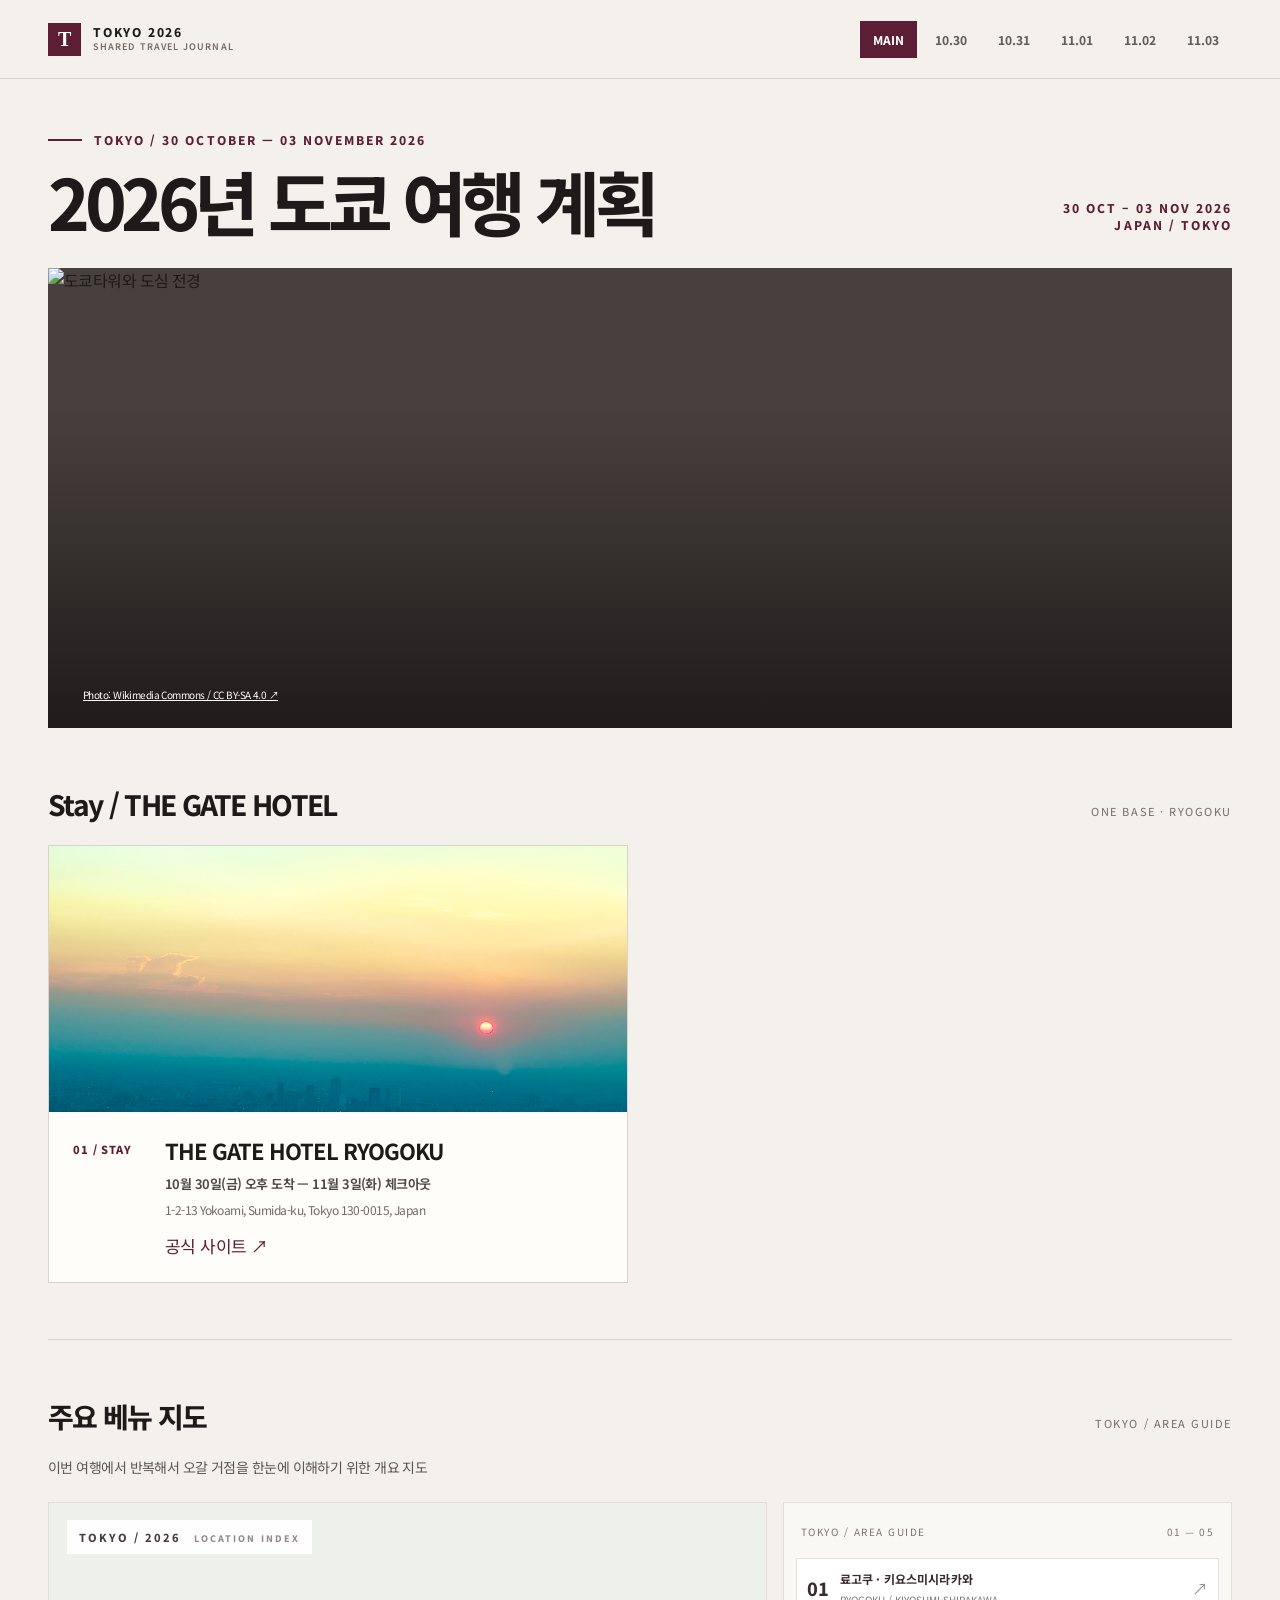
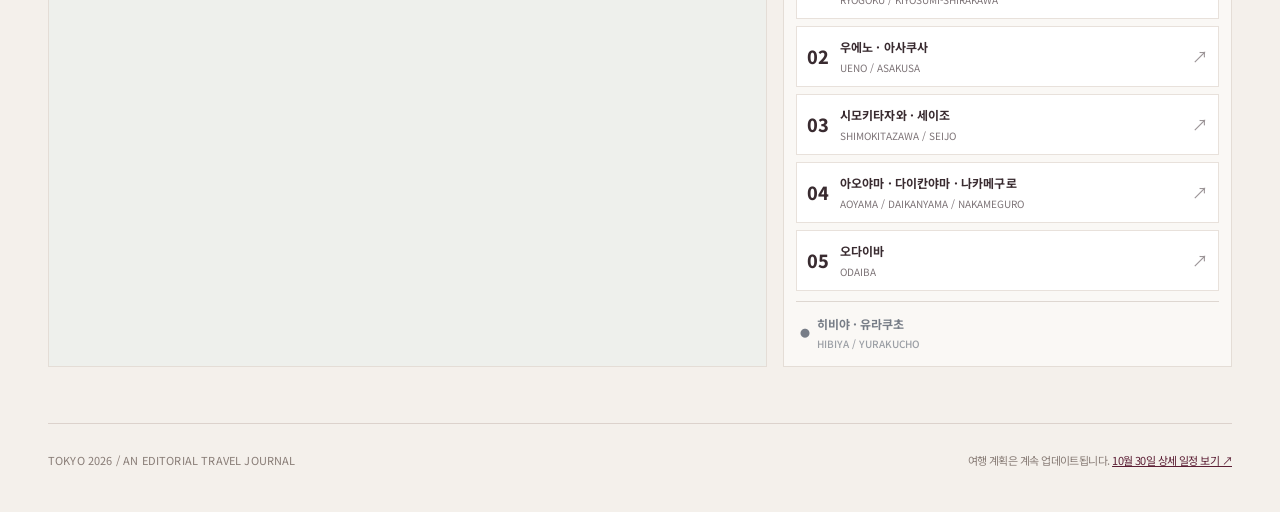
==== friends/index.html @ c9fe6159 "Align Oct 30 Taiko photo to bottom and Moheji photo to top" ====
<!doctype html>
<html lang="ko">
<head>
<meta charset="utf-8">
<meta name="viewport" content="width=device-width, initial-scale=1">
<meta name="theme-color" content="#5b1e34">
<meta name="description" content="2026년 도쿄 여행 계획 — 호텔, 주요 베뉴 지도, 날짜별 일정">
<title>2026년 도쿄 여행 계획 · TOKYO 2026</title>
<link rel="preconnect" href="https://fonts.googleapis.com">
<link rel="stylesheet" href="https://fonts.googleapis.com/css2?family=Noto+Sans+KR:wght@300;400;500;600;700;800&display=swap">
<link rel="stylesheet" href="https://cdn.jsdelivr.net/gh/orioncactus/pretendard/dist/web/variable/pretendardvariable.css">
<style>
:root{--burg:#5b1e34;--wine:#7a344e;--ink:#1d1a19;--muted:#756a66;--paper:#f4f0eb;--white:#fffdf9;--line:#dcd2cc;--serif:Georgia,serif}
*{box-sizing:border-box}
html{scroll-behavior:smooth}
body{margin:0;color:var(--ink);background:var(--paper);font-family:"Noto Sans KR",sans-serif;letter-spacing:-.035em}
.english,nav,.meta,.eyebrow,.number,.mark{font-family:"Pretendard Variable","Pretendard","Noto Sans KR",sans-serif;letter-spacing:.015em}
a{color:inherit}
button{font:inherit;cursor:pointer}
.shell{max-width:1440px;margin:0 auto;padding:0 48px}
.site-head{position:sticky;top:0;z-index:50;background:rgba(244,240,235,.96);border-bottom:1px solid var(--line)}
.head-inner{display:flex;align-items:center;justify-content:space-between;gap:20px;min-height:78px}
.logo{display:flex;align-items:center;gap:12px;text-decoration:none;flex:none}
.logo-mark{width:33px;height:33px;background:var(--burg);color:#fff;display:grid;place-items:center;font:bold 20px var(--serif)}
.logo-copy{font-size:12px;font-weight:800;letter-spacing:.15em;line-height:1.4}
.logo-copy span{display:block;color:var(--muted);font-size:9px;font-weight:600;letter-spacing:.12em}
.date-nav{display:flex;gap:5px;overflow-x:auto;scrollbar-width:thin;flex:1;justify-content:flex-end;padding:12px 0}
.date-nav button{border:1px solid transparent;background:transparent;color:#655d58;white-space:nowrap;padding:9px 12px;font-size:12px;font-weight:750;min-width:45px}
.date-nav button:hover{border-bottom:1px solid var(--burg);color:var(--burg)}
.date-nav button.active{color:#fff;background:var(--burg);border-color:var(--burg)}
.page{display:none;animation:show .18s ease-out}
.page.active{display:block}
@keyframes show{from{opacity:.5;transform:translateY(4px)}to{opacity:1;transform:translateY(0)}}
.pretitle{display:flex;align-items:center;gap:12px;font-size:12px;color:var(--burg);font-weight:800;letter-spacing:.17em;text-transform:uppercase;margin-bottom:13px}
.pretitle:before{content:"";width:34px;height:2px;background:var(--burg)}
.cover-intro{display:flex;justify-content:space-between;align-items:flex-end;gap:24px;padding:52px 0 27px}
h1{font-size:clamp(38px,5.5vw,76px);margin:0;line-height:1.13;font-weight:750;letter-spacing:-.078em}
.cover-dates{color:var(--burg);font-size:12px;font-weight:800;text-transform:uppercase;letter-spacing:.17em;padding-bottom:8px;text-align:right}
.hero{position:relative;height:460px;overflow:hidden;background:#48403e}
.hero img{width:100%;height:100%;display:block;object-fit:cover;object-position:center 48%}
.hero:after{content:"";pointer-events:none;position:absolute;inset:30% 0 0;background:linear-gradient(transparent,rgba(0,0,0,.57))}
.hero-caption{position:absolute;bottom:26px;left:35px;right:30px;color:white;z-index:2;display:flex;align-items:end;justify-content:space-between;gap:20px}
.hero-caption strong{font-size:clamp(22px,3.2vw,42px);font-weight:650;line-height:1.18;letter-spacing:-.045em}
.hero-caption .small{font-size:11px;letter-spacing:.13em;text-transform:uppercase;opacity:.88;white-space:nowrap}
.section{padding:56px 0;border-bottom:1px solid var(--line)}
.section-head{display:flex;justify-content:space-between;gap:15px;align-items:baseline;margin-bottom:21px}
.section-head h2{font-size:28px;letter-spacing:-.06em;margin:0;font-weight:750}
.section-head .tiny{font-size:11px;color:var(--muted);text-transform:uppercase;letter-spacing:.14em}
.stay-grid{display:grid;grid-template-columns:1fr 1fr;gap:24px}
.stay{display:block;background:var(--white);border:1px solid var(--line);overflow:hidden;text-decoration:none}
.photo-wrap{height:266px;background:#dfd8d1;overflow:hidden}
.photo-wrap img{width:100%;height:100%;object-fit:cover;display:block;transition:transform .35s}
.stay:hover img,.moment:hover img{transform:scale(1.025)}
.stay-body{display:grid;grid-template-columns:70px 1fr;gap:22px;padding:22px 24px 24px}
.index-number{font-size:11px;color:var(--burg);font-weight:850;letter-spacing:.08em;padding-top:7px}
.stay h3{font-size:22px;margin:0 0 8px;letter-spacing:-.045em}
.stay .period{font-size:13px;color:#504744;margin-bottom:7px;font-weight:650}
.stay .sub{font-size:12px;color:var(--muted);line-height:1.7}
.arrow{font-size:17px;color:var(--burg);margin-top:13px;display:inline-block}
.map-heading{margin:0 0 16px}
.map-deck{color:#5f5652;font-size:14px;margin:0 0 25px}
.map-layout{display:grid;grid-template-columns:1.38fr .62fr;gap:24px;align-items:stretch}
.map-frame{background:#ede5dc;border:1px solid #d8c9c1;min-height:430px;overflow:hidden}
.map-frame svg{display:block;width:100%;height:100%}
.venues{display:flex;flex-direction:column;gap:1px;background:var(--line);border:1px solid var(--line)}
.venue{background:var(--white);padding:16px 19px;flex:1;cursor:pointer;transition:background .15s}.venue:hover,.venue.selected{background:#efe2e6}.venue:focus-visible{outline:2px solid var(--burg);outline-offset:-2px}.map-region-caption{margin-top:18px;color:var(--burg);font-weight:750;font-size:14px}
.venue .num{color:var(--burg);font:bold 11px "Pretendard Variable",sans-serif;margin-right:9px}
.venue strong{font-size:14px;font-weight:720}
.venue p{font-size:12px;color:var(--muted);margin:5px 0 0 27px;line-height:1.6}
.moments{display:grid;grid-template-columns:1.25fr .75fr 1fr;gap:16px;margin-top:24px}
.moment{overflow:hidden;position:relative;height:245px;background:#c4beb9}
.moment img{width:100%;height:100%;object-fit:cover;transition:transform .35s}
.moment figcaption{position:absolute;bottom:0;left:0;right:0;background:linear-gradient(transparent,rgba(0,0,0,.63));color:#fff;padding:45px 18px 17px;font:700 12px "Pretendard Variable",sans-serif;letter-spacing:.08em}
.footer{padding:27px 0 42px;display:flex;align-items:flex-start;justify-content:space-between;gap:20px;color:#887c76;font-size:11px;line-height:1.7}
.footer a{color:var(--burg)}
.day-kicker{padding-top:55px;color:var(--burg);font-size:12px;letter-spacing:.15em;text-transform:uppercase;font-weight:800}
.day-title{display:grid;grid-template-columns:1.1fr .9fr;gap:36px;align-items:end;margin-top:13px}
.day-title h1{font-size:clamp(38px,5.4vw,66px)}
.day-title p{margin:0 0 7px;color:#5c504e;font-size:14px;line-height:1.9}
.day-photo{height:310px;position:relative;margin-top:28px;overflow:hidden}
.day-photo img{width:100%;height:100%;object-fit:cover}
.day-photo .overlay{position:absolute;bottom:0;left:0;right:0;padding:50px 26px 20px;color:white;font-size:12px;letter-spacing:.11em;background:linear-gradient(transparent,rgba(0,0,0,.57))}
.notice{background:#eee5e2;border-left:3px solid var(--burg);padding:17px 20px;margin:24px 0 0;font-size:13px;line-height:1.8;color:#493b3a}
.day-columns{display:grid;grid-template-columns:minmax(0,1fr) 335px;gap:48px;padding-top:34px}
.timeline{border-top:1px solid var(--line)}
.event{display:grid;grid-template-columns:124px 1fr;gap:22px;border-bottom:1px solid var(--line);padding:22px 0}
.event .hour{font:bold 13px "Pretendard Variable",sans-serif;color:var(--burg);letter-spacing:.015em;padding-top:5px}
.event h3{font-size:19px;margin:0 0 5px;letter-spacing:-.04em}
.event p{font-size:13px;color:#6d605a;margin:0;line-height:1.75}
.event small{font-size:11px;display:block;color:#8b7770;margin-top:6px}
.sidebox{background:var(--white);border:1px solid var(--line);padding:23px;margin-bottom:18px}
.sidebox h3{font-size:17px;margin:0 0 13px}
.sidebox .tag{color:var(--burg);text-transform:uppercase;font-size:10px;font-weight:800;letter-spacing:.12em}
.sidebox p{font-size:13px;color:#695d59;line-height:1.85;margin:8px 0}
.sidebox .money{color:var(--burg);font:bold 21px "Pretendard Variable",sans-serif}
.sep{height:1px;background:var(--line);margin:17px 0}
.btn-link{display:inline-block;text-decoration:none;border:1px solid var(--burg);padding:9px 12px;color:var(--burg);font-size:12px;font-weight:750;margin-top:9px}
.empty-wrap{min-height:52vh;display:grid;align-content:center;padding:56px 0}
.empty-wrap h2{font-size:40px;letter-spacing:-.06em;margin:15px 0}
.empty-wrap p{color:var(--muted);font-size:14px}
.credits{color:#9a8e88;font-size:10px;margin-top:30px}
@media(max-width:1000px){.map-layout,.day-columns{grid-template-columns:1fr}.venues{display:grid;grid-template-columns:repeat(2,1fr)}.day-columns{gap:25px}.hero{height:400px}}
@media(max-width:700px){.shell{padding:0 19px}.head-inner{display:block;padding:14px 0 0;min-height:unset}.date-nav{justify-content:flex-start;padding:12px 0 8px}.date-nav button{padding:8px 10px}.cover-intro{padding:35px 0 19px;display:block}.cover-dates{text-align:left;margin-top:13px}.hero{height:430px}.hero-caption{left:19px;bottom:19px;display:block}.hero-caption .small{display:block;margin-top:9px}.stay-grid,.moments,.day-title{grid-template-columns:1fr}.stay .photo-wrap{height:235px}.section{padding:38px 0}.section-head h2{font-size:25px}.map-frame{min-height:305px}.venues{grid-template-columns:1fr}.moments{gap:12px}.moment{height:180px}.day-title p{margin-top:15px}.day-photo{height:235px}.event{grid-template-columns:85px 1fr;gap:10px}.event h3{font-size:17px}.event .hour{font-size:11px}.footer{display:block}.footer div+div{margin-top:8px}}
@media(prefers-reduced-motion:reduce){.page{animation:none}*{scroll-behavior:auto!important;transition:none!important}}
.day30-lower{padding:38px 0 24px}.day30-card-grid{display:grid;grid-template-columns:repeat(2,minmax(0,1fr));gap:18px}.day30-card-grid .sidebox{margin-bottom:0}.day30-venue-image{display:block;width:100%;aspect-ratio:4/3;object-fit:cover;border-radius:7px;margin:12px 0 15px;background:#e7e4df}.venue-facts{display:grid;gap:8px;margin:12px 0}.venue-facts div{display:grid;grid-template-columns:75px 1fr;gap:9px;font-size:12px;line-height:1.65}.venue-facts dt{font-weight:750;color:#5b1e34}.venue-facts dd{margin:0;color:#675b57}.highlights{display:grid;gap:10px;font-size:13px;line-height:1.6}.budget-list{font-size:12px;line-height:1.8}.budget-list div:not(.money){display:flex;justify-content:space-between;gap:8px}.budget-list .money{margin-top:10px}.budget-list small{color:var(--muted)}@media(max-width:760px){.day30-card-grid{grid-template-columns:1fr}}
.arrival-hero{display:grid;grid-template-columns:1fr 1fr;background:var(--burg);color:#fff;margin-top:28px;overflow:hidden}.arrival-flight{padding:32px}.arrival-flight .flightno{font:800 clamp(42px,5vw,66px) "Pretendard Variable","Pretendard",sans-serif;letter-spacing:-.04em;line-height:1.05;margin:25px 0 28px}.day30-sub{font-size:12px;line-height:2.1;letter-spacing:.075em;color:#f3e6e8}.arrival-hero img{width:100%;height:100%;object-fit:cover;max-height:340px;min-height:260px}@media(max-width:700px){.arrival-hero{grid-template-columns:1fr}.arrival-flight{padding:24px}.arrival-flight .flightno{margin:12px 0 20px}.arrival-hero img{max-height:210px;min-height:170px}}

/* Keep the itinerary sidebar next to the timeline on tablet and desktop */
@media (min-width:761px){.page[data-view="2026-10-30"] .day-columns,.page[data-view="2026-10-31"] .day-columns{display:grid;grid-template-columns:minmax(0,1fr) minmax(230px,29%);gap:clamp(20px,3vw,48px);align-items:start}.page[data-view="2026-10-30"] .day-columns>aside,.page[data-view="2026-10-31"] .day-columns>aside{grid-column:2;min-width:0}.page[data-view="2026-10-30"] .day-columns>div:first-child,.page[data-view="2026-10-31"] .day-columns>div:first-child{grid-column:1;min-width:0}}
.tc-photo-credit{font-size:10px;text-align:right;color:#756a66;margin:5px 0 0}.venue-facts dt{font-weight:800!important;color:#5b1e34!important}

/* Consistent fact rows; restores coffee/lunch card typography and spacing */
.page .day30-lower .sidebox .venue-facts {
  display: grid;
  grid-template-columns: minmax(0,1fr);
  gap: 0;
  margin: 13px 0 15px;
  padding: 0;
}
.page .day30-lower .sidebox .venue-facts > div {
  display: grid;
  grid-template-columns: 84px minmax(0,1fr);
  align-items: start;
  gap: 10px;
  padding: 8px 0;
  border-bottom: 1px solid var(--line);
  line-height: 1.65;
}
.page .day30-lower .sidebox .venue-facts > div:last-child{border-bottom:0}
.page .day30-lower .sidebox .venue-facts dt {
  display:block; min-width:0; margin:0;
  font-size:12px; font-weight:800; color:var(--burg);
}
.page .day30-lower .sidebox .venue-facts dd {
  display:block; min-width:0; margin:0;
  font-size:12px; font-weight:400; color:#675b57;
  overflow-wrap:anywhere;
}
.page .day30-lower .sidebox .venue-facts + .venue-facts{margin-top:0}
@media (max-width:420px){.page .day30-lower .sidebox .venue-facts > div{grid-template-columns:72px minmax(0,1fr);gap:8px}}
</style>
<link rel="stylesheet" href="../assets/tokyo-collab-20261018e.css">

<style id="tokyo-day-unified">
/* Shared day layout and highlight checklist across all itinerary dates */
@media(min-width:761px){
.page[data-view^="2026-"] .day-columns{display:grid!important;grid-template-columns:minmax(0,1fr) minmax(230px,29%)!important;gap:clamp(20px,3vw,48px)!important;align-items:start}
.page[data-view^="2026-"] .day-columns>div:first-child{grid-column:1;min-width:0}
.page[data-view^="2026-"] .day-columns>aside{grid-column:2!important;min-width:0;display:flex;flex-direction:column;gap:18px}
}
@media(max-width:760px){.page[data-view^="2026-"] .day-columns{display:grid!important;grid-template-columns:minmax(0,1fr)!important;gap:24px!important}.page[data-view^="2026-"] .day-columns>aside{grid-column:1!important;min-width:0;display:flex;flex-direction:column;gap:18px}}
.page[data-view^="2026-"] .day-columns>aside>.sidebox{margin:0!important}
.page[data-view^="2026-"] .day-columns>aside .highlight-box h3{font-size:21px!important;margin:0 0 12px!important}
.page[data-view^="2026-"] .highlight-box .tag,.page[data-view^="2026-"] .highlight-box .pretitle{font-size:11px}
.page[data-view^="2026-"] .highlight-box .highlights{display:grid;gap:10px;font-size:13px;font-weight:500;line-height:1.6}
.highlight-check{display:flex;align-items:flex-start;gap:9px;cursor:pointer;min-height:20px}
.highlight-check input{appearance:auto;accent-color:#67253f;width:15px;height:15px;margin:3px 0 0;flex-shrink:0;cursor:pointer}
.highlight-check span{flex:1;min-width:0}
.highlight-check input:checked+span{color:#787375;text-decoration:line-through;text-decoration-thickness:1px}
</style>
<style id="trip-main-map-2026">.tokyo-real-map .venues{max-height:480px;overflow:auto}.region-places{display:grid;grid-template-columns:repeat(auto-fit,minmax(190px,1fr));gap:10px;margin-top:16px}.region-place-link{display:flex;flex-direction:column;gap:7px;padding:14px;background:#fff;border:1px solid var(--line);text-decoration:none;color:inherit}.region-place-link strong{font-size:13px}.region-place-link span{font-size:11px;color:#756763}.tokyo-real-map [data-region].selected circle{fill:#d48a63}.dining-photo-card .dining-card-photo{display:block;width:100%;aspect-ratio:3/2;object-fit:cover;object-position:center;margin:0 0 17px;border-radius:2px;background:#eee9e3}.dining-photo-card img[src$="taiko.png"]{object-position:center 78%}.dining-photo-card img[src$="i2-cafe.jpg"]{object-position:center 30%}.dining-photo-card img[src$="crisscross.jpg"]{object-position:center 30%}.dining-photo-card img[src*="%E9%A3%9F%E4%BA%8B%E5%87%A6"]{object-position:center 70%}.dining-photo-card img[src*="%E9%AD%9A%E3%81%A8%E9%85%92"]{object-position:center 30%}.dining-photo-card{overflow:hidden}.page[data-view="2026-10-31"] .dining-photo-card .dining-card-photo{aspect-ratio:3/2}</style><link rel="stylesheet" href="https://unpkg.com/leaflet@1.9.4/dist/leaflet.css"><style id="tokyo-real-basemap-2026">
.tokyo-map-editorial{display:grid;grid-template-columns:minmax(0,1.6fr) minmax(230px,1fr);gap:16px;align-items:stretch}.tokyo-map-canvas{height:465px;min-width:0;position:relative;overflow:hidden;border:1px solid #e4ddd6;background:#f1efeb}.tokyo-map-canvas #tokyo-live-map{height:100%;width:100%;z-index:0}.tokyo-map-floating{position:absolute;left:18px;top:17px;z-index:400;font-size:11px;letter-spacing:2px;font-weight:800;color:#493a39;background:#ffffffed;padding:9px 12px;pointer-events:none}.tokyo-map-floating span{font-size:9px;opacity:.6;margin-left:8px}.tokyo-map-credit{position:absolute;bottom:2px;left:5px;z-index:401;background:#fffdfaee;padding:2px 5px;font-size:9px;color:#766e6b}.tokyo-map-credit a{color:inherit}.tokyo-area-menu{border:1px solid #e4ddd6;background:#faf8f5;padding:12px;display:flex;flex-direction:column;gap:7px}.tokyo-area-label{font-size:10px;letter-spacing:1.5px;color:#7d7470;padding:9px 5px 12px;display:flex;justify-content:space-between}.tokyo-area-item{width:100%;border:1px solid #e8e1db;background:#fff;text-align:left;padding:11px 10px;display:flex;gap:11px;align-items:center;cursor:pointer;color:#392b30;min-width:0}.tokyo-area-item[aria-pressed="true"]{background:#64233b;color:#fff;border-color:#64233b}.tokyo-area-number{font-size:18px;font-weight:800;line-height:1}.tokyo-area-text{min-width:0;flex:1}.tokyo-area-text strong{display:block;font-size:11px;letter-spacing:.15px;overflow-wrap:anywhere}.tokyo-area-text small{display:block;font-size:10px;opacity:.65;margin-top:5px}.tokyo-area-arrow{opacity:.5}.tokyo-festival-item{margin-top:auto;border:0;border-top:1px solid #ded7d1;background:transparent;display:flex;align-items:center;gap:7px;text-align:left;padding:13px 4px 3px;font-size:10px;font-weight:800;cursor:pointer;color:#696466}.tokyo-festival-item span{color:#777d87}.tokyo-festival-item small{margin-left:auto;opacity:.72;font-weight:500}.tokyo-festival-item[aria-pressed="true"]{color:#64233b}.tokyo-selected-region{display:flex;align-items:end;justify-content:space-between;gap:15px;margin:24px 0 12px}.tokyo-selected-region span{font-size:10px;letter-spacing:1.5px;color:#88677a;font-weight:700}.tokyo-selected-region h3{font-size:23px;margin:5px 0 0;color:#34272b}.tokyo-selected-region p{font-size:11px;color:#817570;margin:0}.tokyo-pin{width:30px;height:30px;background:#64233b;border:3px solid white;box-shadow:0 2px 7px #3a212655;border-radius:50%;display:flex;align-items:center;justify-content:center;color:white;font:700 12px sans-serif}.tokyo-pin.festival{width:19px;height:19px;background:#898d95;font-size:0}.tokyo-pin.active{background:#ba7956;transform:scale(1.17)}.tokyo-pin-caption{position:absolute;top:29px;left:50%;transform:translateX(-50%);white-space:nowrap;color:#5b3844;background:#fffffff2;padding:2px 5px;font:600 9px sans-serif;box-shadow:0 1px 2px #0001}.leaflet-div-icon.tokyo-marker{background:transparent;border:0}.tokyo-map-editorial .leaflet-control-attribution{display:none}.tokyo-map-editorial .leaflet-control-zoom a{color:#64233b}.region-places{grid-template-columns:repeat(3,minmax(0,1fr))!important}@media(max-width:800px){.tokyo-map-editorial{grid-template-columns:minmax(0,1fr)}.tokyo-map-canvas{height:355px}.tokyo-area-menu{display:grid;grid-template-columns:repeat(2,minmax(0,1fr))}.tokyo-area-label{grid-column:1/-1}.tokyo-festival-item{grid-column:1/-1}.tokyo-selected-region{align-items:start;flex-direction:column}.region-places{grid-template-columns:1fr!important}}@media(max-width:440px){.tokyo-area-menu{grid-template-columns:1fr}}
</style><style id="tokyo-map-typography-fix">.tokyo-selected-panel[hidden]{display:none!important}.tokyo-selected-panel{margin-top:20px}.tokyo-selected-region{margin:0 0 12px}.tokyo-selected-region small{display:block;margin-top:5px;color:#807470;font-size:11px}.tokyo-area-text strong{font-size:12px}.tokyo-area-text small{font-size:10px}.tokyo-festival-bilingual{display:flex;flex-direction:column;gap:4px}.tokyo-festival-bilingual strong{font-size:12px}.tokyo-festival-bilingual small{margin:0;font-size:10px}.tokyo-pin-caption.above{top:auto;bottom:33px;left:50%;transform:translateX(-50%);font-size:10px}.tokyo-map-editorial .leaflet-marker-icon{overflow:visible}.tokyo-real-map-correction{display:none}</style><style id="tokyo-map-mapfix">.tokyo-map-editorial .leaflet-control-attribution{display:block!important;font-size:9px;background:#ffffffd9!important}.tokyo-map-credit{display:none}.tokyo-map-canvas{background:#eef0ec}.tokyo-map-editorial .leaflet-top.leaflet-right{top:10px;right:10px}.tokyo-map-editorial .leaflet-container{touch-action:none}.tokyo-map-editorial .leaflet-control-zoom{margin:0!important}</style><script id="tokyo-initial-route">if(location.hash && location.hash!=="#main")document.documentElement.classList.add("tokyo-initial-day");</script><style>.tokyo-initial-day .page[data-view="main"]{display:none!important}</style></head>
<body>
<header class="site-head">
  <div class="shell head-inner">
    <a href="#main" class="logo" aria-label="메인으로"><span class="logo-mark">T</span><span class="logo-copy">TOKYO 2026<span>SHARED TRAVEL JOURNAL</span></span></a>
    <nav class="date-nav" aria-label="날짜별 페이지">
      <button data-page="main" class="active">MAIN</button>
      <button data-page="2026-10-30">10.30</button><button data-page="2026-10-31">10.31</button>
      <button data-page="2026-11-01">11.01</button><button data-page="2026-11-02">11.02</button><button data-page="2026-11-03">11.03</button>
      
    </nav>
  </div>
</header>

<main>
<section class="page active" data-view="main">
<div class="shell">
 <div class="cover-intro"><div><div class="pretitle english">TOKYO / 30 OCTOBER — 03 NOVEMBER 2026</div><h1>2026년 도쿄 여행 계획</h1></div><div class="cover-dates english">30 OCT – 03 NOV 2026<br>JAPAN / TOKYO</div></div>
 <div class="hero">
  <img src="https://upload.wikimedia.org/wikipedia/commons/thumb/8/8f/Tokyo_Tower_as_seen_from_Mori_Tower.jpg/1280px-Tokyo_Tower_as_seen_from_Mori_Tower.jpg" alt="도쿄타워와 도심 전경" fetchpriority="high">
  <div class="hero-caption" style="font-size:10px"><a href="https://commons.wikimedia.org/wiki/File:Tokyo_Tower_as_seen_from_Mori_Tower.jpg" target="_blank" rel="noopener" style="color:inherit">Photo: Wikimedia Commons / CC BY-SA 4.0 ↗</a></div>
 </div>
 <section class="section" id="stays">
  <div class="section-head"><h2 class="english">Stay / THE GATE HOTEL</h2><span class="tiny">ONE BASE · RYOGOKU</span></div>
  <div class="stay-grid">
   <a href="https://www.gate-hotel.jp/en/ryogoku/" target="_blank" rel="noopener" class="stay">
    <div class="photo-wrap">
      <img src="https://cdn.jalan.jp/jalan/images/pict3L/Y1/Y361371/Y361371203.jpg" data-fallback="../assets/photos/sumida-sunset.jpg" data-credit="공식 호텔 사진 로드 실패 · 스미다 지역 이미지" alt="THE GATE HOTEL RYOGOKU 호텔 건물 외관" loading="lazy">
    </div>
    <div class="stay-body"><div class="index-number english">01 / STAY</div><div><h3 class="english">THE GATE HOTEL RYOGOKU</h3><div class="period">10월 30일(금) 오후 도착 — 11월 3일(화) 체크아웃</div><div class="sub">1-2-13 Yokoami, Sumida-ku, Tokyo 130-0015, Japan</div><span class="arrow">공식 사이트 ↗</span></div></div>
   </a>
  </div>
 </section>
 <section class="section" id="venues">
  <div class="section-head"><h2>주요 베뉴 지도</h2><span class="tiny english">TOKYO / AREA GUIDE</span></div>
  <p class="map-deck">이번 여행에서 반복해서 오갈 거점을 한눈에 이해하기 위한 개요 지도</p>
  <div class="tokyo-map-editorial"><div class="tokyo-map-canvas"><div id="tokyo-live-map" aria-label="실제 도쿄 지도와 방문 권역별 위치" role="application"></div><div class="tokyo-map-floating">TOKYO / 2026 <span>LOCATION INDEX</span></div><div class="tokyo-map-credit">© <a href="https://www.openstreetmap.org/copyright" target="_blank" rel="noopener">OpenStreetMap</a> contributors · OpenStreetMap</div></div><div class="tokyo-area-menu"><div class="tokyo-area-label">TOKYO / AREA GUIDE <span>01 — 05</span></div><button class="tokyo-area-item" type="button" data-area="east" aria-pressed="false"><span class="tokyo-area-number">01</span><span class="tokyo-area-text"><strong>료고쿠 · 키요스미시라카와</strong><small>RYOGOKU / KIYOSUMI-SHIRAKAWA</small></span><span class="tokyo-area-arrow">↗</span></button><button class="tokyo-area-item" type="button" data-area="northeast" aria-pressed="false"><span class="tokyo-area-number">02</span><span class="tokyo-area-text"><strong>우에노 · 아사쿠사</strong><small>UENO / ASAKUSA</small></span><span class="tokyo-area-arrow">↗</span></button><button class="tokyo-area-item" type="button" data-area="west" aria-pressed="false"><span class="tokyo-area-number">03</span><span class="tokyo-area-text"><strong>시모키타자와 · 세이조</strong><small>SHIMOKITAZAWA / SEIJO</small></span><span class="tokyo-area-arrow">↗</span></button><button class="tokyo-area-item" type="button" data-area="southwest" aria-pressed="false"><span class="tokyo-area-number">04</span><span class="tokyo-area-text"><strong>아오야마 · 다이칸야마 · 나카메구로</strong><small>AOYAMA / DAIKANYAMA / NAKAMEGURO</small></span><span class="tokyo-area-arrow">↗</span></button><button class="tokyo-area-item" type="button" data-area="bay" aria-pressed="false"><span class="tokyo-area-number">05</span><span class="tokyo-area-text"><strong>오다이바</strong><small>ODAIBA</small></span><span class="tokyo-area-arrow">↗</span></button><button class="tokyo-festival-item" type="button" data-area="festival" aria-pressed="false"><span>●</span><span class="tokyo-festival-bilingual"><strong>히비야 · 유라쿠초</strong><small>HIBIYA / YURAKUCHO</small></span></button></div></div><div class="tokyo-selected-panel" id="tokyo-selected-panel" hidden><div class="tokyo-selected-region"><div><span id="tokyo-selected-number"></span><h3 id="tokyo-selected-title"></h3><small id="tokyo-selected-english"></small></div></div><div class="region-places" id="region-places"></div></div>
 </section>
 <footer class="footer"><div class="english">TOKYO 2026 / AN EDITORIAL TRAVEL JOURNAL</div><div>여행 계획은 계속 업데이트됩니다. <a href="#2026-10-30">10월 30일 상세 일정 보기 ↗</a></div></footer>
</div>
</section>

<section class="page" data-view="2026-10-30"><div class="shell"><div class="day-kicker english">DAY 01 / FRI · 30 OCTOBER 2026</div><div class="day-title"><h1>10월 30일 금요일</h1></div><div class="arrival-hero"><div class="arrival-flight day30-hero"><div class="flightno">DAY 01</div><div class="day30-sub english">RYOGOKU DINNER<br>SUMIDA RIVER NIGHT WALK</div></div><img src="../assets/photos/tokyo-skyline.jpg" alt="도쿄 도심 전경"></div><div class="day-columns"><div><div class="pretitle english">DAY ROUTE</div><h2>DAY 01 주요 일정</h2><div class="timeline"><article class="event"><div class="hour">17:45–18:45</div><div><h3>THE GATE HOTEL RYOGOKU 체크인</h3><p>공항에서 이동 후 체크인·짐 정리</p></div></article><article class="event"><div class="hour">19:30–21:00</div><div><h3>저녁 식사</h3><p>OPTION A │ TAIKO 야키토리 · 료고쿠 · ¥4,000–6,000<br>OPTION B │ 모헤지 몬자야키 · 료고쿠 · ¥2,000–4,000</p></div></article><article class="event"><div class="hour">21:00–21:40</div><div><h3>스미다강 야경 산책 후 숙소 복귀</h3><p>료고쿠역·국기관 → 스미다강 리버테라스 → 구라마에바시 왕복 → 호텔<br>소요 시간 약 25–40분</p></div></article></div></div><aside style="display:flex;flex-direction:column;gap:18px;min-width:0">
 <div class="sidebox" style="margin:0"><div class="tag english">HIGHLIGHTS</div><h3>오늘의 핵심</h3><div class="highlights"><div>□ 저녁 식당 예약</div><div>□ 스미다강변 산책</div></div></div>
 <div class="sidebox" style="margin:0"><div class="tag english">STAY / RYOGOKU</div><h3>THE GATE HOTEL RYOGOKU</h3><p>10/30 체크인 — 11/3 체크아웃<br>1-2-13 Yokoami, Sumida-ku, Tokyo</p><a class="btn-link" href="https://www.google.com/maps/search/?api=1&amp;query=The+Gate+Hotel+Ryogoku" target="_blank" rel="noopener">호텔 지도 ↗</a></div>
 <div class="sidebox" style="margin:0"><div class="tag english">BUDGET</div><h3>저녁 예상</h3><div class="money">¥2,000–6,000 / 1인</div><p>TAIKO · 닭 숯불구이·오야코동 ¥4,000–6,000<br>모헤지 · 몬자야키 ¥2,000–4,000</p></div>
 </aside></div><section class="day30-lower" style="padding-left:24px;padding-right:24px"><div class="section-head" style="margin-top:34px"><h2>항공편 · 공항에서 숙소로</h2></div><div class="day30-card-grid"><div class="sidebox"><div class="tag english">ARRIVAL / 30 OCT</div><h3>피치항공 MM642</h3><p>인천 ICN 12:40 → 나리타 NRT 15:15<br>나리타 제1터미널 도착 예정 · 터미널은 출발 전 재확인</p><p>15:15–약 16:15 입국심사·이동<br>16:15–17:45 전철 및 환승<br>17:45–18:45 호텔 도착 예상</p><a class="btn-link" href="https://www.google.com/maps/dir/?api=1&amp;origin=Narita+Airport+Terminal+1&amp;destination=The+Gate+Hotel+Ryogoku&amp;travelmode=transit" target="_blank" rel="noopener">공항 → 호텔 교통 지도 ↗</a></div><div class="sidebox"><div class="tag english">TRAIN / ACCESS EXPRESS</div><h3>게이세이 액세스 특급 → JR 소부선</h3><dl class="venue-facts"><div><dt>안내</dt><dd>나리타공항역 → 아사쿠사바시역(도에이 아사쿠사선 직통 열차) → JR 소부선 료고쿠역 1정거장 → 호텔 도보 약 5분</dd></div><div><dt>안내</dt><dd>공항역 출발 후 약 80–100분 · 교통비 대략 ¥1,500–1,700</dd></div><div><dt>상세</dt><dd>직통 열차의 아사쿠사바시 정차 여부와 당일 시간표 확인</dd></div></dl><a class="btn-link" href="https://www.keisei.co.jp/keisei/tetudou/skyliner/us/" target="_blank" rel="noopener">게이세이 공식 교통안내 ↗</a></div></div><div class="section-head" style="margin-top:34px"><h2>저녁 식사</h2></div><div class="day30-card-grid">
<div class="sidebox dining-photo-card"><img class="dining-card-photo" style="object-position:center bottom !important" src="../assets/photos/%E4%B8%A1%E5%9B%BDTAIKO2.jpg" alt="료고쿠 TAIKO의 야키토리 메뉴 사진" loading="lazy"><div class="tag english">OPTION A / YAKITORI</div><h3>료고쿠 TAIKO · 両国TAIKO</h3><dl class="venue-facts"><div><dt>대표 메뉴</dt><dd>닭 숯불구이·오야코동 (예상 식사비 ¥4,000–6,000 / 1인)</dd></div><div><dt>영업 시간</dt><dd>16:00–23:00</dd></div><div><dt>예약 가능 여부</dt><dd>예약 가능 · 온라인 및 전화</dd></div><div><dt>전화</dt><dd>03-3634-1235</dd></div></dl><a class="btn-link" href="https://www.google.com/maps/search/?api=1&amp;query=%E4%B8%A1%E5%9B%BDTAIKO" target="_blank" rel="noopener">Google Maps ↗</a> <a class="btn-link" href="https://tabelog.com/tokyo/A1312/A131201/13056404/" target="_blank" rel="noopener">타베로그 ↗</a></div>
<div class="sidebox dining-photo-card"><img class="dining-card-photo" style="object-position:center top !important" src="../assets/photos/%E6%9C%88%E5%B3%B6%E3%82%82%E3%82%93%E3%81%97%E3%82%99%E3%82%83%20%E3%82%82%E3%81%B8%E3%81%97%E3%82%99%20%E4%B8%A1%E5%9B%BD2.jpg" alt="몬자 모헤지 료고쿠점의 대표 메뉴 사진" loading="lazy"><div class="tag english">OPTION B / MONJAYAKI</div><h3>몬자 모헤지 료고쿠 · 月島もんじゃ もへじ 両国</h3><dl class="venue-facts"><div><dt>대표 메뉴</dt><dd>몬자야키 (예상 식사비 ¥2,000–4,000 / 1인)</dd></div><div><dt>영업 시간</dt><dd>10:45–23:00</dd></div><div><dt>예약 가능 여부</dt><dd>예약 가능 · 온라인 및 전화</dd></div><div><dt>전화</dt><dd>03-6658-5159</dd></div></dl><a class="btn-link" href="https://www.google.com/maps/search/?api=1&amp;query=%E6%9C%88%E5%B3%B6%E3%82%82%E3%82%93%E3%81%98%E3%82%83+%E3%82%82%E3%81%B8%E3%81%98+%E4%B8%A1%E5%9B%BD" target="_blank" rel="noopener">Google Maps ↗</a> <a class="btn-link" href="https://tabelog.com/tokyo/A1312/A131201/13202314/" target="_blank" rel="noopener">타베로그 ↗</a></div></div>
<div class="section-head" style="margin-top:34px"><h2>강변 산책 코스</h2></div><div class="sidebox"><div class="tag english">RYOGOKU / NIGHT WALK</div><h3>저녁 식당: TAIKO 또는 모헤지</h3><dl class="venue-facts"><div><dt>코스</dt><dd>식당 → 료고쿠역·국기관 → 호텔 앞 스미다강 리버테라스 → 구라마에바시 방향으로 왕복 → 호텔</dd></div><div><dt>소요 시간</dt><dd>약 25–40분</dd></div></dl><div style="background:#efe7df;border:1px solid #d9cec5;margin:18px 0;overflow:hidden"><svg viewBox="0 0 760 420" role="img" aria-label="료고쿠 스미다강 산책 경로 안내 지도" style="display:block;width:100%;height:auto;font-family:'Pretendard Variable','Noto Sans KR',sans-serif">
<rect width="760" height="420" fill="#eee8df"/>
<path d="M0 26L760 54M0 175L760 200M0 340L760 330M105 0L123 420M265 0L281 420M444 0L462 420M646 0L664 420" stroke="#fffaf4" stroke-width="23" fill="none"/>
<path d="M0 26L760 54M0 175L760 200M0 340L760 330M105 0L123 420M265 0L281 420M444 0L462 420M646 0L664 420" stroke="#d8cec1" stroke-width="1.3" fill="none"/>
<path d="M74 -10 C120 72 131 125 172 175 S245 290 285 430" stroke="#b6d0d8" stroke-width="98" fill="none"/>
<path d="M74 -10 C120 72 131 125 172 175 S245 290 285 430" stroke="#d8e5e6" stroke-width="3" fill="none"/>
<path d="M40 115L236 115M192 292L393 292" stroke="#b89e7a" stroke-width="17"/>
<path d="M40 115L236 115M192 292L393 292" stroke="#eee2d2" stroke-width="3"/>
<path d="M340 351Q292 308 263 245T205 118" stroke="#663047" stroke-width="6" fill="none" stroke-linecap="round" stroke-dasharray="9 9"/>
<path d="M205 118Q263 215 263 245T340 351" stroke="#663047" stroke-width="3" fill="none" opacity=".45"/>
<circle cx="340" cy="351" r="12" fill="#5b1e34" stroke="#fff" stroke-width="4"/><circle cx="205" cy="118" r="12" fill="#fff" stroke="#5b1e34" stroke-width="4"/>
<g font-size="17" fill="#403632" font-weight="700"><text x="363" y="359">THE GATE HOTEL</text><text x="245" y="91">구라마에바시</text><text x="416" y="240">료고쿠 국기관</text><text x="399" y="290" font-size="14">료고쿠역</text></g>
<g fill="#6d635d" font-size="12"><text x="30" y="28" letter-spacing="2">RYOGOKU / SUMIDA RIVER WALK</text><text x="80" y="216" transform="rotate(64 80 216)">스미다강</text><text x="432" y="382">출발 · 복귀</text><text x="246" y="111">왕복 반환점</text></g>
<rect x="540" y="27" width="190" height="45" rx="2" fill="#fffbf5" opacity=".95"/><path d="M553 50L584 50" stroke="#663047" stroke-width="5" stroke-dasharray="6 5"/><text x="598" y="54" fill="#514640" font-size="14">강변 산책 경로</text>
</svg></div><a class="btn-link" href="https://www.google.com/maps/dir/?api=1&amp;origin=The+Gate+Hotel+Ryogoku&amp;destination=Kuramae+Bridge+Tokyo&amp;travelmode=walking" target="_blank" rel="noopener">Google Maps 도보 경로 ↗</a></div></section><footer class="footer"><a href="#main">← 메인 페이지</a></footer></div></section><section class="page" data-view="2026-10-31">
<div class="shell">
<div class="day-kicker english">DAY 02 / SAT · 31 OCTOBER 2026</div>
<div class="day-title"><h1>10월 31일 토요일</h1></div>
<div class="arrival-hero"><div class="arrival-flight day30-hero"><div class="flightno">DAY 02</div><div class="day30-sub english">AOYAMA MORNING / ISSEY MIYAKE<br>SHIMOKITAZAWA / VINTAGE & BOOKS<br>SEIJO / JAZZ NIGHT</div></div><img src="https://commons.wikimedia.org/wiki/Special:Redirect/file/Shimokitazawa_Street_2015.jpg?width=1280" alt="시모키타자와 거리"></div><p class="tc-photo-credit">Photo: <a href="https://commons.wikimedia.org/wiki/File:Shimokitazawa_Street_2015.jpg" target="_blank" rel="noopener">Aw1805 / Wikimedia Commons</a> · <a href="https://creativecommons.org/licenses/by-sa/4.0/" target="_blank" rel="noopener">CC BY-SA 4.0</a></p>
<div class="day-columns"><div><div class="pretitle english">DAY ROUTE</div><h2 style="font-size:27px;margin:0 0 12px">DAY 02 주요 일정</h2><div class="timeline">
<article class="event"><div class="hour">08:35–09:20</div><div><h3>료고쿠 → 오모테산도</h3><p>호텔 출발 · 전철로 아오야마 이동</p><small>아침 출발 시간은 교통편에 따라 조정</small></div></article>
<article class="event"><div class="hour">09:20–10:05</div><div><h3>아오야마 모닝커피</h3><p>1순위 i2 cafe · 2순위 crisscross</p><small>식물이 아름다운 공간에서 커피와 가벼운 아침</small></div></article>
<article class="event"><div class="hour">10:05–10:20</div><div><h3>아오야마 골목 산책</h3><p>카페에서 이세이 미야케 매장으로 이동</p><small>10:20 매장 앞 도착 목표</small></div></article>
<article class="event"><div class="hour">10:20–11:00</div><div><h3>이세이 미야케 오픈 대기</h3><p>개점 40분 전부터 대기</p><small>구매할 라인·재고 및 사전 방문 예약 여부 재확인</small></div></article>
<article class="event"><div class="hour">11:00–12:00</div><div><h3>이세이 미야케 쇼핑</h3><p>어머니 선물 의류·스카프 구입 · 면세 결제</p><small>방문 매장은 구매 상품 확정 후 최종 결정</small></div></article>
<article class="event"><div class="hour">12:00–12:40</div><div><h3>오모테산도 → 시모키타자와</h3><p>지요다선 · 오다큐선 방향으로 이동</p><small>열차 및 환승 시간에 따라 조정</small></div></article>
<article class="event"><div class="hour">12:40–13:30</div><div><h3>점심 · 세 곳 중 선택</h3><p>A. 구 야무테이 시모키타소 · B. 나스 오야지 · C. ANDON</p><small>토요일 대기 시간 고려</small></div></article>
<article class="event"><div class="hour">13:30–15:30</div><div><h3>시모키타자와 빈티지 쇼핑</h3><p>Stick Out · FLORIDA · FLAMINGO · NEW YORK JOE 등</p><small>3~4곳 집중 방문 · 매장 순서는 현장에서 조정</small></div></article>
<article class="event"><div class="hour">15:30–16:35</div><div><h3>BONUS TRACK · 본야 B&B</h3><p>독립서점 · 레코드숍 · 작은 상점 둘러보기</p><small>저녁 공연 일정 고려</small></div></article>
<article class="event"><div class="hour">16:35–17:10</div><div><h3>세이조가쿠엔마에 이동</h3><p>오다큐선 시모키타자와역 → 세이조가쿠엔마에역</p><small>열차별 정차역 확인</small></div></article>
<article class="event"><div class="hour">17:10–18:30</div><div><h3>저녁 · 세 곳 중 선택</h3><p>A. 식사처 쓰다 · B. 코토부키야 · C. 깃쇼안</p><small>19:00 공연 입장 전 식사 마무리</small></div></article>
<article class="event"><div class="hour">19:00 / 19:30</div><div><h3>THE MOMENT · 소타 씨 재즈 공연</h3><p>19:00 입장 / 19:30 시작 · 2명 티켓 예약·결제 완료</p><small>공연 종료 시각 미확정</small></div></article>
<article class="event"><div class="hour">공연 후</div><div><h3>전철로 료고쿠 호텔 귀가</h3><p>세이조가쿠엔마에 → 신주쿠 → JR 소부선 료고쿠</p><small>막차 및 최종 환승은 당일 확인</small></div></article>
</div></div>
<aside style="display:flex;flex-direction:column;gap:18px;min-width:0"><div class="sidebox" style="margin:0"><div class="pretitle english">DAY 02 / HIGHLIGHTS</div><h3 style="font-size:21px;margin:0 0 12px">오늘의 핵심</h3><div class="highlights"><div>□ 아침 카페 선택 · i2 cafe / crisscross</div><div>□ 이세이 미야케 방문 예약·재고·사이즈 확인</div><div>□ 10:20 매장 앞 오픈 대기</div><div>□ 빈티지 숍 3~4곳 방문</div><div>□ BONUS TRACK · 홍야 B&B</div><div>✓ THE MOMENT 재즈 공연 2명 예매 완료</div></div></div>
<div class="sidebox" style="margin:0"><div class="tag english">STAY / RYOGOKU</div><h3>THE GATE HOTEL RYOGOKU</h3><p>10월 30일 체크인 — 11월 3일 체크아웃<br>1-2-13 Yokoami, Sumida-ku, Tokyo 130-0015</p></div>
<div class="sidebox" style="margin:0"><div class="tag english">ESTIMATE BUDGET</div><h3>1인 예상 예산</h3><div class="budget-list"><div>아침 커피 <b>¥500–900</b></div><div>점심 <b>¥1,000–2,000</b></div><div>저녁 <b>¥1,200–4,000</b></div><div>교통 <b>약 ¥1,000–1,500</b></div><strong>식비·교통 예상(쇼핑 제외)</strong><div class="money">약 ¥3,700–8,400 / 1인</div><small>이세이 미야케·빈티지 쇼핑 비용 별도 · 재즈 티켓 ¥5,500/인은 결제 완료</small></div></div></aside></div>
<section class="day30-lower"><div class="section-head"><h2>아오야마 모닝커피</h2></div>
<div class="day30-card-grid">
<div class="sidebox dining-photo-card"><img class="dining-card-photo" style="object-position:center 40% !important" src="../assets/photos/i2-cafe.jpg" alt="COFFEE 장소 사진" loading="lazy"><div class="tag english">COFFEE / OPTION A · FIRST CHOICE</div><h3>i2 cafe · 아이투 카페</h3><dl class="venue-facts"><div><dt>오픈</dt><dd>08:00 · 방문 전 영업시간 확인</dd></div><div><dt>공간</dt><dd>식물과 꽃으로 채워진 아늑한 카페</dd></div><div><dt>예산</dt><dd>커피 약 ¥500–900 예상</dd></div></dl><a class="btn-link" href="https://www.google.com/maps/search/?api=1&amp;query=i2+cafe+Minamiaoyama" target="_blank" rel="noopener">Google Maps ↗</a> <a class="btn-link" href="https://www.instagram.com/i2_cafe/" target="_blank" rel="noopener">Instagram ↗</a></div>
<div class="sidebox dining-photo-card"><img class="dining-card-photo" src="../assets/photos/crisscross.jpg" alt="COFFEE 장소 사진" loading="lazy"><div class="tag english">COFFEE / OPTION B · SECOND CHOICE</div><h3>crisscross · 크리스크로스</h3><dl class="venue-facts"><div><dt>오픈</dt><dd>08:00 · 방문 전 영업시간 확인</dd></div><div><dt>공간</dt><dd>커다란 나무와 푸른 테라스가 있는 아침 카페</dd></div><div><dt>예산</dt><dd>커피 약 ¥600–900 예상</dd></div></dl><a class="btn-link" href="https://www.google.com/maps/search/?api=1&amp;query=crisscross+Omotesando" target="_blank" rel="noopener">Google Maps ↗</a> <a class="btn-link" href="https://www.tysons.jp/crisscross/" target="_blank" rel="noopener">공식 사이트 ↗</a></div>
</div>
<div class="section-head" style="margin-top:34px"><h2>이세이 미야케 쇼핑</h2></div>
<div class="day30-card-grid"><div class="sidebox dining-photo-card"><div class="tag english">SHOPPING / AOYAMA · STORE TO CONFIRM</div><h3>PLEATS PLEASE ISSEY MIYAKE / AOYAMA</h3><dl class="venue-facts"><div><dt>주소</dt><dd>5-3-8 Minamiaoyama, Minato-ku, Tokyo</dd></div><div><dt>영업</dt><dd>11:00–20:00 · 변경 가능</dd></div><div><dt>대기</dt><dd>10:20 도착 목표 · 개점 40분 전</dd></div><div><dt>전화</dt><dd>03-5772-7750</dd></div><div><dt>확인</dt><dd>구매 상품의 라인·재고·사이즈 및 사전 방문 예약 여부 · 제품 확정 후 방문 매장 변경 가능</dd></div><div><dt>면세</dt><dd>10월 31일 구매 시 기존 면세 방식 적용 여부 매장에서 확인</dd></div></dl><a class="btn-link" href="https://www.google.com/maps/search/?api=1&amp;query=PLEATS+PLEASE+ISSEY+MIYAKE+AOYAMA" target="_blank" rel="noopener">Google Maps ↗</a> <a class="btn-link" href="https://www.isseymiyake.com/pages/storesdetail?shop_code=19" target="_blank" rel="noopener">공식 매장 안내 ↗</a></div></div>
<div class="section-head" style="margin-top:34px"><h2>점심 후보</h2></div><div class="day30-card-grid day31-three"><div class="sidebox dining-photo-card"><img class="dining-card-photo" src="../assets/photos/%E6%97%A7%E3%83%A4%E3%83%A0%E9%82%B8%20%E3%82%B7%E3%83%A2%E3%82%AD%E3%82%BF%E8%8D%98.webp" alt="LUNCH 장소 사진" loading="lazy"><div class="tag english">LUNCH / OPTION A</div><h3>구 야무테이 시모키타소 · 旧ヤム邸 シモキタ荘</h3><dl class="venue-facts"><div><dt>메뉴</dt><dd>창작 스파이스 카레 · 개성 있는 키마와 제철 재료</dd></div><div><dt>방문</dt><dd>인기점 · 토요일 대기 고려</dd></div><div><dt>특징</dt><dd>시모키타자와에서 특별한 카레 한 끼</dd></div></dl><div class="money">약 ¥1,300–2,000</div><a class="btn-link" href="https://www.google.com/maps/search/?api=1&amp;query=%E6%97%A7%E3%83%A4%E3%83%A0%E9%82%B8+%E3%82%B7%E3%83%A2%E3%82%AD%E3%82%BF%E8%8D%98" target="_blank" rel="noopener">Google Maps ↗</a></div>
<div class="sidebox dining-photo-card"><img class="dining-card-photo" style="object-position:center 60% !important" src="../assets/photos/%E8%8C%84%E5%AD%90%E3%81%8A%E3%82%84%E3%81%97%E3%82%99.jpeg" alt="LUNCH 장소 사진" loading="lazy"><div class="tag english">LUNCH / OPTION B</div><h3>나스 오야지 · 茄子おやじ</h3><dl class="venue-facts"><div><dt>메뉴</dt><dd>일본식 카레라이스</dd></div><div><dt>특징</dt><dd>레코드 음악과 레트로한 실내 분위기</dd></div><div><dt>방문</dt><dd>쇼핑 전 편하게 점심</dd></div></dl><div class="money">약 ¥1,000–2,000</div><a class="btn-link" href="https://www.google.com/maps/search/?api=1&amp;query=%E8%8C%84%E5%AD%90%E3%81%8A%E3%82%84%E3%81%98+%E4%B8%8B%E5%8C%97%E6%B2%A2" target="_blank" rel="noopener">Google Maps ↗</a></div>
<div class="sidebox dining-photo-card"><img class="dining-card-photo" src="../assets/photos/%E3%81%8A%E7%B2%A5%E3%81%A8%E3%81%8A%E9%85%92.jpeg" alt="LUNCH 장소 사진" loading="lazy"><div class="tag english">LUNCH / OPTION C</div><h3>ANDON · お粥とお酒</h3><dl class="venue-facts"><div><dt>메뉴</dt><dd>일본식 죽 · 오니기리 · 아키타 지역 요리</dd></div><div><dt>장소</dt><dd>BONUS TRACK 안</dd></div><div><dt>방문</dt><dd>선택 시 서점·상점 방문을 점심 직후로 이동 가능</dd></div></dl><div class="money">약 ¥1,000–1,800</div><a class="btn-link" href="https://www.google.com/maps/search/?api=1&amp;query=ANDON+BONUS+TRACK+Shimokitazawa" target="_blank" rel="noopener">Google Maps ↗</a></div></div>
<div class="section-head" style="margin-top:34px"><h2>빈티지 숍 · 목적별 추천</h2></div><div class="day30-card-grid"><div class="sidebox"><div class="tag english">VINTAGE / LOW BUDGET</div><h3>저가 구제 · 보물찾기</h3><dl class="venue-facts"><div><dt>Stick Out</dt><dd>균일가 구제 · 티셔츠·셔츠·데님 등, 현장 가격 확인</dd></div><div><dt>FLORIDA</dt><dd>저가 수입 구제와 캐주얼 · 주말 할인 여부 확인</dd></div><div><dt>팁</dt><dd>브랜드보다 옷 상태·핏 먼저 확인</dd></div></dl><a class="btn-link" href="https://www.google.com/maps/search/?api=1&amp;query=Stick+Out+Shimokitazawa" target="_blank" rel="noopener">Google Maps ↗</a></div>
<div class="sidebox"><div class="tag english">VINTAGE / AMERICANA</div><h3>아메카지 · 미국 빈티지</h3><dl class="venue-facts"><div><dt>FLAMINGO</dt><dd>데님·스웨트·미국/유럽 빈티지</dd></div><div><dt>古着屋JAM</dt><dd>리바이스·칼하트·챔피언 계열을 찾아보기 좋은 매장</dd></div><div><dt>팁</dt><dd>빈티지 501은 연식·생산국에 따라 가격 차이 큼</dd></div></dl><a class="btn-link" href="https://www.google.com/maps/search/?api=1&amp;query=FLAMINGO+Shimokitazawa" target="_blank" rel="noopener">Google Maps ↗</a></div>
<div class="sidebox"><div class="tag english">VINTAGE / MIX</div><h3>혼합 구제 · 뜻밖의 발견</h3><dl class="venue-facts"><div><dt>NEW YORK JOE</dt><dd>옛 목욕탕을 개조한 매장 · 폭넓은 구제 의류</dd></div><div><dt>특징</dt><dd>옷 구경과 공간 방문 자체가 재미있는 곳</dd></div><div><dt>팁</dt><dd>일요일 세일 정보를 토요일 일정과 혼동하지 않기</dd></div></dl><a class="btn-link" href="https://www.google.com/maps/search/?api=1&amp;query=NEW+YORK+JOE+EXCHANGE+Shimokitazawa" target="_blank" rel="noopener">Google Maps ↗</a></div>
<div class="sidebox"><div class="tag english">VINTAGE / DESIGNER</div><h3>디자이너 · 선별 빈티지</h3><dl class="venue-facts"><div><dt>RAGTAG</dt><dd>꼼데가르송·요지 야마모토 등 브랜드 리유스 비교</dd></div><div><dt>meadow by FLAMINGO</dt><dd>차분한 셀렉션의 빈티지 편집숍</dd></div><div><dt>팁</dt><dd>브랜드 재고는 매일 달라짐 · 원하는 브랜드는 직원에게 문의</dd></div></dl><a class="btn-link" href="https://www.google.com/maps/search/?api=1&amp;query=RAGTAG+Shimokitazawa" target="_blank" rel="noopener">Google Maps ↗</a></div></div>
<div class="sidebox" style="margin-top:16px"><div class="tag english">SHOPPING ROUTE</div><h3>추천 동선 · 남쪽 → 북쪽 → BONUS TRACK</h3><dl class="venue-facts"><div><dt>12:30–13:20</dt><dd>남쪽 저가 구제 · Stick Out / FLORIDA</dd></div><div><dt>13:20–14:20</dt><dd>북쪽 아메카지 · FLAMINGO / JAM</dd></div><div><dt>14:20–15:10</dt><dd>NEW YORK JOE · 옛 목욕탕 매장 구경</dd></div><div><dt>15:10–15:45</dt><dd>RAGTAG 또는 meadow by FLAMINGO</dd></div><div><dt>15:45–16:40</dt><dd>BONUS TRACK · 본야 B&B · 레코드숍</dd></div><div><dt>쇼핑 팁</dt><dd>실측·얼룩·수선 상태 확인, 처음엔 가격 비교. 재고·영업시간은 당일 확인</dd></div></dl></div>
<div class="section-head" style="margin-top:34px"><h2>BONUS TRACK · 본야 B&B</h2></div><div class="day30-card-grid"><div class="sidebox dining-photo-card"><img class="dining-card-photo" src="../assets/photos/BONUS%20TRACK.webp" alt="BOOKS 장소 사진" loading="lazy"><div class="tag english">BOOKS / CULTURE</div><h3>BONUS TRACK</h3><dl class="venue-facts"><div><dt>소개</dt><dd>철도 부지에 조성된 독립 상점과 작은 광장</dd></div><div><dt>볼거리</dt><dd>日記屋 月日(일기 전문점) · 레코드숍 · 카페</dd></div><div><dt>특징</dt><dd>서점·음악·라이프스타일 공간이 가까이 모여 있음</dd></div></dl><a class="btn-link" href="https://www.google.com/maps/search/?api=1&amp;query=BONUS+TRACK+Shimokitazawa" target="_blank" rel="noopener">Google Maps ↗</a></div><div class="sidebox dining-photo-card"><img class="dining-card-photo" src="../assets/photos/%E6%9C%AC%E5%B1%8B%20B%26B%20%C2%B7%20BOOK%20%26%20BEER.webp" alt="BOOKSTORE 장소 사진" loading="lazy"><div class="tag english">BOOKSTORE / EVENT</div><h3>本屋 B&B · BOOK & BEER</h3><dl class="venue-facts"><div><dt>소개</dt><dd>책과 음료, 작가 토크를 결합한 독립서점</dd></div><div><dt>방문</dt><dd>오후 15:45–16:40 안에서 유동적 방문</dd></div></dl><a class="btn-link" href="https://bookandbeer.com/" target="_blank" rel="noopener">Google Maps ↗</a></div></div>
<div class="section-head" style="margin-top:34px"><h2>저녁 식사 후보</h2></div><div class="day30-card-grid day31-three"><div class="sidebox dining-photo-card"><img class="dining-card-photo" style="object-position:center 80% !important" src="../assets/photos/%E9%A3%9F%E4%BA%8B%E5%87%A6%E3%81%A4%E3%81%9F%E3%82%99.jpg" alt="DINNER 장소 사진" loading="lazy"><div class="tag english">DINNER / OPTION A</div><h3>식사처 쓰다 · 食事処つだ</h3><dl class="venue-facts"><div><dt>분위기</dt><dd>소박한 일본 가정식·동네 식당</dd></div><div><dt>추천</dt><dd>도로로메시, 따뜻한 밥·일본식 요리</dd></div><div><dt>영업</dt><dd>토요일 17:00부터 안내 · 현장 재확인</dd></div><div><dt>위치</dt><dd>THE MOMENT 인근 · 도보 수분</dd></div><div><dt>방문</dt><dd>현장 방문 중심 · 만석이면 다음 후보로 이동</dd></div></dl><div class="money">약 ¥1,500–3,000</div><a class="btn-link" href="https://www.google.com/maps/search/?api=1&amp;query=%E9%A3%9F%E4%BA%8B%E5%87%A6%E3%81%A4%E3%81%A0+%E6%88%90%E5%9F%8E" target="_blank" rel="noopener">Google Maps ↗</a></div>
<div class="sidebox dining-photo-card"><img class="dining-card-photo" style="object-position:center 40% !important" src="../assets/photos/%E9%AD%9A%E3%81%A8%E9%85%92%20%E3%81%93%E3%81%A8%E3%81%B5%E3%82%99%E3%81%8D%E3%82%84.jpg" alt="DINNER 장소 사진" loading="lazy"><div class="tag english">DINNER / OPTION B</div><h3>코토부키야 · 魚と酒 ことぶきや</h3><dl class="venue-facts"><div><dt>분위기</dt><dd>생선구이·계란말이·튀김·작은 요리</dd></div><div><dt>가격 예시</dt><dd>다시마키 ¥682 · 굴튀김 ¥825 · 볶음밥 ¥935</dd></div><div><dt>영업</dt><dd>토요일 17:00–23:00 안내</dd></div><div><dt>위치</dt><dd>세이조가쿠엔마에역 주변</dd></div><div><dt>방문</dt><dd>단품 요리 선택 · 술 주문 없이도 식사 가능</dd></div></dl><div class="money">약 ¥2,500–4,000</div><a class="btn-link" href="https://www.google.com/maps/search/?api=1&amp;query=%E9%AD%9A%E3%81%A8%E9%85%92+%E3%81%93%E3%81%A8%E3%81%B6%E3%81%8D%E3%82%84+%E6%88%90%E5%9F%8E" target="_blank" rel="noopener">Google Maps ↗</a></div>
<div class="sidebox dining-photo-card"><img class="dining-card-photo" src="../assets/photos/%E5%90%89%E7%A5%A5%E5%BA%B5%20%E6%88%90%E5%9F%8E%E5%AD%A6%E5%9C%92%E5%BA%97.jpg" alt="DINNER 장소 사진" loading="lazy"><div class="tag english">DINNER / OPTION C</div><h3>깃쇼안 · 吉祥庵 成城学園店</h3><dl class="venue-facts"><div><dt>분위기</dt><dd>메밀 소바·튀김·다시마키 계란</dd></div><div><dt>가격 예시</dt><dd>모리소바 ¥780 · 덴모리소바 ¥1,550</dd></div><div><dt>영업</dt><dd>토요일 11:30–21:30 안내</dd></div><div><dt>위치</dt><dd>세이조가쿠엔마에역 도보 약 3분</dd></div><div><dt>방문</dt><dd>술 없이 편하게 식사하기 좋은 대안</dd></div></dl><div class="money">약 ¥1,200–2,500</div><a class="btn-link" href="https://www.google.com/maps/search/?api=1&amp;query=%E5%90%89%E7%A5%A5%E5%BA%B5+%E6%88%90%E5%9F%8E%E5%AD%A6%E5%9C%92%E5%BA%97" target="_blank" rel="noopener">Google Maps ↗</a></div></div>
<div class="section-head" style="margin-top:34px"><h2>재즈 공연</h2></div><div class="day30-card-grid"><div class="sidebox dining-photo-card"><img class="dining-card-photo" src="../assets/photos/THE%20MOMENT.jpg" alt="PERFORMANCE 장소 사진" loading="lazy"><div class="tag english">PERFORMANCE / RESERVED</div><h3>草田一駿 Trio α · THE MOMENT</h3><dl class="venue-facts"><div><dt>날짜</dt><dd>2026년 10월 31일(토)</dd></div><div><dt>시간</dt><dd>19:00 입장 · 19:30 시작</dd></div><div><dt>장소</dt><dd>THE MOMENT JAZZ CLUB · 세이조가쿠엔마에</dd></div><div><dt>예약</dt><dd>2명 · 티켓 ¥11,000 결제 완료</dd></div><div><dt>현장</dt><dd>서비스 차지·음료 등 별도 지출 가능</dd></div><div><dt>주의</dt><dd>정확한 종료시각은 공연 진행에 따라 다름</dd></div></dl><div class="money">티켓 ¥5,500 / 1인 · 결제 완료</div><a class="btn-link" href="https://www.google.com/maps/search/?api=1&amp;query=THE+MOMENT+JAZZ+CLUB+Seijo" target="_blank" rel="noopener">Google Maps ↗</a></div></div>
<div class="section-head" style="margin-top:34px"><h2>숙소 귀가 플랜</h2></div><div class="day30-card-grid"><div class="sidebox"><div class="tag english">RETURN / TRAIN ONLY</div><h3>전철로 료고쿠 호텔 귀가</h3><dl class="venue-facts"><div><dt>출발</dt><dd>THE MOMENT → 세이조가쿠엔마에역 도보</dd></div><div><dt>경로</dt><dd>오다큐선 세이조가쿠엔마에 → 신주쿠 · JR 소부선 환승 → 료고쿠역</dd></div><div><dt>소요</dt><dd>전철 약 45–55분 + 도보 · 열차별 상이</dd></div></dl><div class="money">IC 약 ¥483 / 1인</div><a class="btn-link" href="https://www.google.com/maps/dir/?api=1&amp;origin=THE+MOMENT+JAZZ+CLUB+Seijo&amp;destination=The+Gate+Hotel+Ryogoku&amp;travelmode=transit" target="_blank" rel="noopener">Google Maps ↗</a></div></div>
</section><footer class="footer"><a href="#main">← 메인 페이지</a><div>운영시간·가격·교통편은 방문 전 최종 확인.</div></footer>
</div></section>
<section class="page" data-view="2026-11-01">
<div class="shell">
<div class="day-kicker english">DAY 03 / SUN · 01 NOVEMBER 2026</div>
<div class="day-title"><h1>11월 1일 일요일</h1></div>
<div class="arrival-hero"><div class="arrival-flight day30-hero"><div class="flightno">DAY 03</div><div class="day30-sub english">DAIKANYAMA / NAKAMEGURO<br><span style="font-size:15px;letter-spacing:0.04em">ARCHITECTURE · DESIGN · VINTAGE</span></div></div><img src="https://commons.wikimedia.org/wiki/Special:Redirect/file/Streetscenedaikanyama.JPG?width=1280" alt="다이칸야마 거리"></div><p class="tc-photo-credit">Photo: Mycomp / Wikimedia Commons · <a href="https://creativecommons.org/licenses/by-sa/3.0/" target="_blank" rel="noopener">CC BY-SA 3.0</a></p>
<div class="day-columns">
<div><div class="pretitle english">DAY ROUTE</div><h2 style="font-size:27px;margin:0 0 12px">DAY 03 주요 일정</h2><div class="timeline">

<article class="event"><div class="hour">17:00</div><div><h3>다이칸야마역에서 합류</h3><p>다이칸야마역에서 만나 함께 이동</p></div></article>
<article class="event"><div class="hour">17:00–17:30</div><div><h3>The Conran Shop Daikanyama</h3><p>가구·소품·디자인 구경</p></div></article>
<article class="event"><div class="hour">17:30–17:50</div><div><h3>Hillside Terrace 건축 산책</h3><p>마키 후미히코 설계 · 정원과 건물 외관</p></div></article>
<article class="event"><div class="hour">17:50–18:20</div><div><h3>CARBOOTS</h3><p>유럽 빈티지 의류·앤티크 소품</p></div></article>
<article class="event"><div class="hour">18:20–18:30</div><div><h3>다이칸야마 → 나카메구로</h3><p>골목 및 메구로강 방향 산책</p></div></article>
<article class="event"><div class="hour">18:30–19:00</div><div><h3>COW BOOKS</h3><p>독립 헌책방 · 사진집·예술 서적</p></div></article>
<article class="event"><div class="hour">19:00–19:30</div><div><h3>메구로강 산책</h3><p>저녁 식당으로 이동</p></div></article>
<article class="event"><div class="hour">19:30–21:00</div><div><h3>나카메구로 저녁 식사</h3><p>후보 A 하시다야 / B 세이린칸</p></div></article>
<article class="event"><div class="hour">21:00 이후</div><div><h3>료고쿠 숙소 복귀</h3><p>나카메구로역에서 전철 이용</p></div></article>
</div></div>
<aside style="display:flex;flex-direction:column;gap:18px;min-width:0">
<div class="sidebox" style="margin:0"><div class="pretitle english">DAY 03 / HIGHLIGHTS</div><h3 style="font-size:21px;margin:0 0 12px">오늘의 핵심</h3><div class="highlights"><div>□ The Conran Shop</div><div>□ Hillside Terrace</div><div>□ CARBOOTS</div><div>□ COW BOOKS</div><div>□ 나카메구로 저녁 식당 선택 및 예약</div></div></div>
<div class="sidebox" style="margin:0"><div class="tag english">STAY / RYOGOKU</div><h3>THE GATE HOTEL RYOGOKU</h3><p>10월 30일 체크인 — 11월 3일 체크아웃<br>1-2-13 Yokoami, Sumida-ku, Tokyo</p></div>
<div class="sidebox" style="margin:0"><div class="tag english">ESTIMATE BUDGET</div><h3>1인 예상 예산</h3><div class="budget-list"><div>이동 교통 <b>약 ¥600–1,000</b></div><div>저녁 <b>¥4,000–6,000</b></div><div>쇼핑 <b>별도</b></div></div></div>
</aside></div>
<section class="day30-lower">

<div class="section-head"><h2>다이칸야마 · 건축과 디자인</h2></div><div class="day30-card-grid">
<div class="sidebox dining-photo-card"><img class="dining-card-photo" src="../assets/photos/The%20Conran%20Shop%20Daikanyama%20.webp" alt="DESIGN 장소 사진" loading="lazy"><div class="tag english">DESIGN / 17:00–17:30</div><h3>The Conran Shop Daikanyama · 더 콘란 숍 다이칸야마</h3><dl class="venue-facts"><div><dt>위치</dt><dd>東京都渋谷区猿楽町18-8 · 힐사이드 테라스 F동 1F·B1F</dd></div><div><dt>영업시간</dt><dd>11:00–18:00 (일요일)</dd></div><div><dt>특징</dt><dd>가구·조명·생활용품·디자인 소품</dd></div></dl><a class="btn-link" href="https://theconranshop.com/pages/daikanyama" target="_blank" rel="noopener">공식 사이트 ↗</a> <a class="btn-link" href="https://www.google.com/maps/search/?api=1&amp;query=The+Conran+Shop+Daikanyama" target="_blank" rel="noopener">Google Maps ↗</a></div>
<div class="sidebox dining-photo-card"><img class="dining-card-photo" src="../assets/photos/Hillside%20Terrace.jpeg" alt="ARCHITECTURE 장소 사진" loading="lazy"><div class="tag english">ARCHITECTURE / 17:30–17:50</div><h3>Hillside Terrace · 힐사이드 테라스</h3><dl class="venue-facts"><div><dt>위치</dt><dd>다이칸야마 힐사이드 테라스 · 도쿄도 시부야구 사루가쿠초 일대</dd></div><div><dt>영업시간</dt><dd>건물 외관 산책 가능 · 매장별 영업시간 상이</dd></div><div><dt>특징</dt><dd>마키 후미히코 설계. 저층 건축군과 골목·정원이 어우러진 복합 공간</dd></div></dl><a class="btn-link" href="https://www.google.com/maps/search/?api=1&amp;query=Hillside+Terrace+Daikanyama" target="_blank" rel="noopener">Google Maps ↗</a></div>
</div>
<div class="section-head" style="margin-top:34px"><h2>빈티지 · 독립서점</h2></div><div class="day30-card-grid">
<div class="sidebox dining-photo-card"><img class="dining-card-photo" src="../assets/photos/CARBOOTS.jpeg" alt="VINTAGE 장소 사진" loading="lazy"><div class="tag english">VINTAGE / 17:50–18:20</div><h3>CARBOOTS · 카부츠</h3><dl class="venue-facts"><div><dt>위치</dt><dd>東京都渋谷区代官山町14-5 · 실크 다이칸야마 1F</dd></div><div><dt>영업시간</dt><dd>14:00–19:00 (일요일)</dd></div><div><dt>특징</dt><dd>프랑스·영국 빈티지 의류와 앤티크 소품</dd></div></dl><a class="btn-link" href="https://carboots.org/free/access" target="_blank" rel="noopener">매장 정보 ↗</a> <a class="btn-link" href="https://www.google.com/maps/search/?api=1&amp;query=CARBOOTS+Daikanyama" target="_blank" rel="noopener">Google Maps ↗</a></div>
<div class="sidebox dining-photo-card"><img class="dining-card-photo" src="../assets/photos/COW%20BOOKS%20Nakameguro.jpg" alt="BOOKSHOP 장소 사진" loading="lazy"><div class="tag english">BOOKSHOP / 18:30–19:00</div><h3>COW BOOKS Nakameguro · 카우북스</h3><dl class="venue-facts"><div><dt>위치</dt><dd>東京都目黒区青葉台1-14-11 · 코포 아오바다이 103</dd></div><div><dt>영업시간</dt><dd>12:00–19:00 · 월요일 정기휴무 (공휴일 영업)</dd></div><div><dt>특징</dt><dd>사진집·미술·영화 등 예술·서브컬처 중심의 독립 헌책방</dd></div></dl><a class="btn-link" href="https://cowbooks.stores.jp/about" target="_blank" rel="noopener">매장 정보 ↗</a> <a class="btn-link" href="https://www.google.com/maps/search/?api=1&amp;query=COW+BOOKS+Nakameguro" target="_blank" rel="noopener">Google Maps ↗</a></div>
</div>
<div class="section-head" style="margin-top:34px"><h2>저녁 식사</h2></div><div class="day30-card-grid">
<div class="sidebox dining-photo-card"><img class="dining-card-photo" style="object-position:center bottom !important" src="../assets/photos/%E3%81%AF%E3%81%97%E7%94%B0%E5%B1%8B%20%E4%B8%AD%E7%9B%AE%E9%BB%92%E5%BA%97.jpeg" alt="DINNER 장소 사진" loading="lazy"><div class="tag english">DINNER / OPTION A · CHICKEN</div><h3>하시다야 나카메구로 (はし田屋 中目黒店)</h3><dl class="venue-facts"><div><dt>위치</dt><dd>도쿄도 메구로구 가미메구로 1초메 · 메구로강 인근</dd></div><div><dt>영업</dt><dd>17:00–23:00 안내 · 방문 전 확인</dd></div><div><dt>대표메뉴</dt><dd>닭 숯불구이·오야코동·닭 전골 (1인 약 ¥5,000–6,000)</dd></div><div><dt>특징</dt><dd>메구로강 근처의 고즈넉한 일본식 건물과 차분한 분위기</dd></div></dl><a class="btn-link" href="https://tabelog.com/en/tokyo/A1317/A131701/13035724/" target="_blank" rel="noopener">메뉴·사진 ↗</a></div>
<div class="sidebox dining-photo-card"><img class="dining-card-photo" src="../assets/photos/%E8%81%96%E6%9E%97%E9%A4%A8.jpg" alt="DINNER 장소 사진" loading="lazy"><div class="tag english">DINNER / OPTION B · PIZZA</div><h3>세이린칸 (聖林館 / Seirinkan)</h3><dl class="venue-facts"><div><dt>위치</dt><dd>東京都目黒区上目黒2-6-4</dd></div><div><dt>영업</dt><dd>17:00–21:30 안내 · 방문 전 확인</dd></div><div><dt>대표메뉴</dt><dd>마르게리타·마리나라 피자 (1인 약 ¥4,000–5,000)</dd></div><div><dt>특징</dt><dd>독특한 건축과 실내 공간이 돋보이는 나폴리식 피자 전문점</dd></div></dl><a class="btn-link" href="https://tabelog.com/en/tokyo/A1317/A131701/13003188/" target="_blank" rel="noopener">메뉴·사진 ↗</a></div>
</div></section>
<footer class="footer"><a href="#main">← 메인 페이지</a></footer>
</div></section>
<section class="page" data-view="2026-11-02"><div class="shell">
<div class="day-kicker english">DAY 04 / MON · 02 NOVEMBER 2026</div><div class="day-title"><h1>11월 2일 월요일</h1></div>
<div class="arrival-hero"><div class="arrival-flight day30-hero"><div class="flightno">DAY 04</div><div class="day30-sub english">KIYOSUMI-SHIRAKAWA / ASAKUSA / ODAIBA</div></div><img src="../assets/photos/odaiba%20sunset2.jpg" alt="오다이바 석양 풍경"></div>
<div class="day-columns"><div><div class="pretitle english">DAY ROUTE</div><h2 style="font-size:27px;margin:0 0 12px">DAY 04 주요 일정</h2><div class="timeline">
<article class="event"><div class="hour">09:30–10:00</div><div><h3>료고쿠 → 키요스미시라카와</h3><p>지하철 이동</p></div></article>
<article class="event"><div class="hour">10:00–10:40</div><div><h3>iki Roastery & Eatery</h3><p>커피 · 창고형 로스터리 카페</p></div></article>
<article class="event"><div class="hour">10:40–11:40</div><div><h3>키요스미정원 산책</h3><p>일본식 회유정원 · 연못·이소와타리</p></div></article>
<article class="event"><div class="hour">11:40–12:10</div><div><h3>바바구리 본점</h3><p>도자기 · 직물 · 생활용품 · 11:00 오픈</p></div></article>
<article class="event"><div class="hour">12:10–12:35</div><div><h3>TEAPOND</h3><p>홍차 · 틴케이스 · 티웨어</p></div></article>
<article class="event"><div class="hour">12:35–13:15</div><div><h3>아사쿠사 이동</h3><p>대중교통 이동</p></div></article>
<article class="event"><div class="hour">13:15–14:20</div><div><h3>점심</h3><p>OPTION A │ 나미키 야부소바 · OPTION B │ 대흑가 텐푸라 · OPTION C │ 야코 장어덮밥</p></div></article>
<article class="event"><div class="hour">14:20–15:35</div><div><h3>아사쿠사 산책</h3><p>가미나리몬 · 스미다강변 · 수상버스 선착장 방향</p></div></article>
<article class="event"><div class="hour">15:45–16:10</div><div><h3>아사쿠사 선착장</h3><p>탑승 준비 · 수상버스 티켓 확인</p></div></article>
<article class="event"><div class="hour">16:20–17:20 전후</div><div><h3>히미코 수상버스</h3><p>아사쿠사 → 오다이바 해변공원 · 일몰 무렵 스미다강</p></div></article>
<article class="event"><div class="hour">17:20–18:00</div><div><h3>오다이바 해변공원</h3><p>레인보브리지 야경 · 해변 산책</p></div></article>
<article class="event"><div class="hour">18:00–18:25</div><div><h3>쇼핑 · 선택 코스</h3><p>OPTION A │ 아쿠아시티 · 오니츠카 타이거 · OPTION B │ 다이버시티 · BEAUTY & YOUTH / CITEN / COS / HUF</p></div></article>
<article class="event"><div class="hour">18:30–20:30</div><div><h3>곤파치 오다이바</h3><p>성인 2명 · 호리고타쓰 좌석 희망 · 자리만 예약 완료</p></div></article>
<article class="event"><div class="hour">식사 후</div><div><h3>료고쿠 복귀</h3><p>유리카모메 → 신바시 → 지하철·JR</p></div></article>
</div></div><aside style="display:flex;flex-direction:column;gap:18px;min-width:0">
<div class="sidebox" style="margin:0"><div class="tag english">DAY 04 / HIGHLIGHTS</div><h3>오늘의 핵심</h3><p>✓ 곤파치 오다이바 · 2명 자리 예약 완료</p><p>✓ 16:20 히미코 수상버스 · 2명 예매 완료</p><p>□ 아사쿠사 점심 선택 및 예약</p></div>
<div class="sidebox" style="margin:0"><div class="tag english">STAY</div><h3>THE GATE HOTEL RYOGOKU</h3><p>료고쿠 숙박 · 저녁에 호텔 복귀</p></div>
<div class="sidebox" style="margin:0"><div class="tag english">ESTIMATE BUDGET</div><h3>1인 예상 지출</h3><dl class="venue-facts"><div><dt>키요스미정원</dt><dd>¥150</dd></div><div><dt>커피</dt><dd>약 ¥600–1,000</dd></div><div><dt>점심</dt><dd>약 ¥1,500–5,000</dd></div><div><dt>수상버스</dt><dd>¥2,000 / 1인 · 결제 완료</dd></div><div><dt>저녁</dt><dd>곤파치 · 주문 메뉴에 따라</dd></div><div><dt>교통·쇼핑</dt><dd>별도</dd></div></dl></div>
</aside></div><section class="day30-lower">
<div class="section-head"><h2>키요스미시라카와 · 커피와 정원</h2></div><div class="day30-card-grid">
<div class="sidebox dining-photo-card"><img class="dining-card-photo" src="../assets/photos/iki%20Roastery%20%26%20Eatery.jpg" alt="COFFEE 장소 사진" loading="lazy"><div class="tag english">COFFEE / 10:00</div><h3>iki Roastery & Eatery · 이키 로스터리 앤 이터리</h3><dl class="venue-facts"><div><dt>위치</dt><dd>東京都江東区常盤1-4-7</dd></div><div><dt>특징</dt><dd>창고를 개조한 넓은 로스터리 · 커피와 베이커리</dd></div><div><dt>계획</dt><dd>카페에서 커피 마신 뒤 정원 산책</dd></div></dl><a class="btn-link" href="https://www.google.com/maps/search/?api=1&query=iki+Roastery+Eatery" target="_blank" rel="noopener">Google Maps ↗</a></div>
<div class="sidebox dining-photo-card"><img class="dining-card-photo" src="../assets/photos/%E6%B8%85%E6%BE%84%E5%BA%AD%E5%9C%92.jpg" alt="GARDEN 장소 사진" loading="lazy"><div class="tag english">GARDEN / 10:40</div><h3>키요스미정원 · 清澄庭園</h3><dl class="venue-facts"><div><dt>위치</dt><dd>東京都江東区清澄3-3-9</dd></div><div><dt>영업시간</dt><dd>09:00–17:00 · 최종 입장 16:30</dd></div><div><dt>입장료</dt><dd>성인 ¥150</dd></div><div><dt>특징</dt><dd>연못과 돌다리를 따라 걷는 일본식 회유정원 · 이소와타리·료테이</dd></div></dl><a class="btn-link" href="https://www.tokyo-park.or.jp/park/kiyosumi/index.html" target="_blank" rel="noopener">공식 안내 ↗</a> <a class="btn-link" href="https://www.google.com/maps/search/?api=1&query=Kiyosumi+Garden" target="_blank" rel="noopener">Google Maps ↗</a></div>
</div>
<div class="section-head" style="margin-top:34px"><h2>키요스미시라카와 · 디자인 숍</h2></div><div class="day30-card-grid">
<div class="sidebox dining-photo-card"><img class="dining-card-photo" src="../assets/photos/%E3%83%8F%E3%82%99%E3%83%8F%E3%82%99%E3%82%AF%E3%82%99%E3%83%BC%E3%83%AA%E6%B8%85%E6%BE%84%E6%9C%AC%E5%BA%972.jpg" alt="DESIGN 장소 사진" loading="lazy"><div class="tag english">DESIGN / CRAFT</div><h3>바바구리 본점 · ババグーリ清澄本店</h3><dl class="venue-facts"><div><dt>위치</dt><dd>東京都江東区清澄3-1-7</dd></div><div><dt>영업시간</dt><dd>11:00–19:00</dd></div><div><dt>특징</dt><dd>요ーガン 레ール의 도자기·직물·자연 소재 생활도구</dd></div></dl><a class="btn-link" href="https://www.babaghuri.jp/jp/shoplist/kiyosumi_bbg.html" target="_blank" rel="noopener">공식 매장 ↗</a></div>
<div class="sidebox dining-photo-card"><img class="dining-card-photo" src="../assets/photos/Teapond.jpg" alt="TEA 장소 사진" loading="lazy"><div class="tag english">TEA / DESIGN</div><h3>TEAPOND · 티폰드</h3><dl class="venue-facts"><div><dt>위치</dt><dd>東京都江東区白河1-1-11</dd></div><div><dt>영업시간</dt><dd>11:00–19:00 · 매일 영업</dd></div><div><dt>특징</dt><dd>홍차·틴케이스·티웨어 · 매장 내 취식 불가</dd></div></dl><a class="btn-link" href="https://teapond.jp/en/pages/kiyosumishirakawa" target="_blank" rel="noopener">공식 매장 ↗</a></div>
</div>
<div class="section-head" style="margin-top:34px"><h2>아사쿠사 · 점심 식사</h2></div><div class="day30-card-grid">
<div class="sidebox dining-photo-card"><img class="dining-card-photo" src="../assets/photos/%E4%B8%A6%E6%9C%A8%E8%97%AA%E8%95%8E%E9%BA%A6.jpg" alt="LUNCH 장소 사진" loading="lazy"><div class="tag english">LUNCH / OPTION A · SOBA</div><h3>나미키 야부소바 · 並木藪蕎麦</h3><dl class="venue-facts"><div><dt>위치</dt><dd>아사쿠사 가미나리몬 인근</dd></div><div><dt>메뉴</dt><dd>에도식 소바 · 새우튀김 소바</dd></div><div><dt>예상 식사비</dt><dd>¥1,300–2,500 / 1인</dd></div><div><dt>특징</dt><dd>오래된 소바 전문점 · 대기 가능</dd></div></dl><a class="btn-link" href="https://www.google.com/maps/search/?api=1&query=Namiki+Yabusoba+Asakusa" target="_blank" rel="noopener">Google Maps ↗</a></div>
<div class="sidebox dining-photo-card"><img class="dining-card-photo" src="../assets/photos/%E5%A4%A7%E9%BB%92%E5%AE%B6%E5%A4%A9%E9%BA%A9%E7%BE%85.jpg" alt="LUNCH 장소 사진" loading="lazy"><div class="tag english">LUNCH / OPTION B · TEMPURA</div><h3>대흑가 텐푸라 본점 · 大黒家天麩羅</h3><dl class="venue-facts"><div><dt>위치</dt><dd>아사쿠사 덴보인도리</dd></div><div><dt>메뉴</dt><dd>에도식 텐동 · 새우·채소 튀김</dd></div><div><dt>예상 식사비</dt><dd>¥2,000–3,000 / 1인</dd></div><div><dt>특징</dt><dd>진한 소스를 입힌 전통 텐동</dd></div></dl><a class="btn-link" href="https://www.tempura.co.jp/" target="_blank" rel="noopener">공식 사이트 ↗</a></div>
<div class="sidebox dining-photo-card"><img class="dining-card-photo" src="../assets/photos/%E3%82%84%E3%81%A3%E5%8F%A4.webp" alt="LUNCH 장소 사진" loading="lazy"><div class="tag english">LUNCH / OPTION C · UNAGI</div><h3>야코 · やっ古</h3><dl class="venue-facts"><div><dt>위치</dt><dd>아사쿠사</dd></div><div><dt>메뉴</dt><dd>장어덮밥 · 장어구이</dd></div><div><dt>예상 식사비</dt><dd>¥3,000–7,000 / 1인</dd></div><div><dt>특징</dt><dd>오래된 전통 장어 전문점</dd></div></dl><a class="btn-link" href="https://www.google.com/maps/search/?api=1&query=Yakko+Unagi+Asakusa" target="_blank" rel="noopener">Google Maps ↗</a></div>
</div>
<div class="section-head" style="margin-top:34px"><h2>스미다강 · 수상버스</h2></div><div class="day30-card-grid"><div class="sidebox"><div class="tag english">TOKYO CRUISE / HIMIKO</div><h3>히미코 · 浅草 → お台場海浜公園</h3><dl class="venue-facts"><div><dt>출발</dt><dd>아사쿠사 16:20</dd></div><div><dt>도착</dt><dd>오다이바 해변공원 약 17:20 · 도착 시각 확인 필요</dd></div><div><dt>특징</dt><dd>스미다강을 따라 일몰 무렵 이동 · 히미코 탑승 확정</dd></div><div><dt>예매</dt><dd>11월 2일 · 성인 2명 예약·결제 완료 · 총 ¥4,000</dd></div></dl><a class="btn-link" href="https://www.suijobus.co.jp/price/" target="_blank" rel="noopener">공식 시간표·예약 ↗</a></div></div>
<div class="section-head" style="margin-top:34px"><h2>저녁 식사 · 예약 완료</h2></div><div class="day30-card-grid"><div class="sidebox dining-photo-card"><img class="dining-card-photo" src="../assets/photos/%E6%A8%A9%E5%85%AB%20%E3%81%8A%E5%8F%B0%E5%A0%B4.jpg" alt="DINNER 장소 사진" loading="lazy"><div class="tag english">DINNER / RESERVED · 2 PEOPLE</div><h3>곤파치 오다이바 · 権八 お台場</h3><dl class="venue-facts"><div><dt>위치</dt><dd>아쿠아시티 오다이바 4층</dd></div><div><dt>예약</dt><dd>11월 2일 18:30–20:30 · 성인 2명</dd></div><div><dt>좌석</dt><dd>호리고타쓰 (掘りごたつ) 희망</dd></div><div><dt>코스</dt><dd>席のみ予約 · 자리만 예약</dd></div><div><dt>대표메뉴</dt><dd>닭꼬치 · 수타 소바 · 덴푸라 · 일본식 일품요리</dd></div><div><dt>참고</dt><dd>좌석 유형은 매장 예약 확정 내용을 기준으로 확인</dd></div></dl><a class="btn-link" href="https://gonpachi.jp/reservation/" target="_blank" rel="noopener">공식 예약 안내 ↗</a> <a class="btn-link" href="https://www.google.com/maps/search/?api=1&query=Gonpachi+Odaiba" target="_blank" rel="noopener">Google Maps ↗</a></div></div>
</section><footer class="footer"><a href="#main">← 메인 페이지</a></footer></div></section>
<section class="page" data-view="2026-11-03"><div class="shell"><div class="day-kicker english">DAY 05 / TUE · 03 NOVEMBER 2026</div><div class="day-title"><h1>11월 3일 화요일</h1></div>
<div class="arrival-hero"><div class="arrival-flight day30-hero"><div class="flightno">DAY 05</div><div class="day30-sub english">UENO / CINCINNATI ART EXHIBITION</div></div><img src="https://commons.wikimedia.org/wiki/Special:Redirect/file/Boardwalk_on_Shinobazu_Pond_in_Ueno_Park%2C_Ueno-k%C5%8Den%2C_Tait%C5%8D%2C_Tokyo%2C_Japan%2C_2024_May.jpg?width=1280" alt="우에노공원 시노바즈 연못 산책로" style="object-fit:cover"></div>
<div class="day-columns"><div><div class="pretitle english">DAY ROUTE</div><h2 style="font-size:27px;margin:0 0 12px">DAY 05 주요 일정</h2><div class="timeline">
<article class="event"><div class="hour">09:00–09:40</div><div><h3>료고쿠 체크아웃 → 우에노</h3><p>THE GATE HOTEL RYOGOKU 체크아웃 · 게이세이우에노역 이동</p></div></article>
<article class="event"><div class="hour">09:40–09:50</div><div><h3>캐리어 보관</h3><p>게이세이우에노역 수하물 보관 카운터</p></div></article>
<article class="event"><div class="hour">09:50–10:00</div><div><h3>우에노의 숲 미술관 이동</h3><p>도보 약 5분 · 현장 티켓 구매</p></div></article>
<article class="event"><div class="hour">10:00–11:40</div><div><h3>신시내티 미술관전 관람</h3><p>유럽 근대미술 특별전</p></div></article>
<article class="event"><div class="hour">11:40–12:00</div><div><h3>우에노공원 산책</h3><p>공원 주변 산책</p></div></article>
<article class="event"><div class="hour">12:00–13:10</div><div><h3>점심</h3><p>OPTION A │ 인쇼테이 · OPTION B │ 우에노 야부소바 · OPTION C │ 텐푸라 미야</p></div></article>
<article class="event"><div class="hour">13:10–13:40</div><div><h3>게이세이우에노역 이동</h3><p>짐 찾기 · 스카이라이너 탑승 준비</p></div></article>
<article class="event"><div class="hour">14:00–14:41</div><div><h3>스카이라이너 · 나리타공항 이동</h3><p>게이세이우에노 → 나리타공항 제2·제3터미널역</p></div></article>
<article class="event"><div class="hour">14:41 이후</div><div><h3>나리타공항 제3터미널</h3><p>면세 확인 · 수하물 위탁 · 출국 수속</p></div></article>
<article class="event"><div class="hour">18:45</div><div><h3>ZE604 출발</h3><p>나리타 → 인천</p></div></article>
</div></div><aside style="display:flex;flex-direction:column;gap:18px;min-width:0">
<div class="sidebox" style="margin:0"><div class="pretitle english">DAY 05 / HIGHLIGHTS</div><h3 style="font-size:21px;margin:0 0 12px">오늘의 핵심</h3><div class="highlights"><div>□ 신시내티 미술관전 현장 티켓 구매</div><div>□ 게이세이우에노역 캐리어 보관</div><div>□ 점심 식당 선택 · 인쇼테이 우선</div><div>□ 스카이라이너 티켓 예매</div><div>□ 구매일에 따른 면세 절차 확인</div><div>□ 나리타공항 출국 수속</div></div></div>
<div class="sidebox" style="margin:0"><div class="tag english">STAY / CHECK-OUT</div><h3>THE GATE HOTEL RYOGOKU</h3><p>10월 30일 체크인 — 11월 3일 체크아웃<br>1-2-13 Yokoami, Sumida-ku, Tokyo</p></div>
<div class="sidebox" style="margin:0"><div class="tag english">ESTIMATE BUDGET</div><h3>1인 예상 지출</h3><div class="budget-list"><div>신시내티 미술관전 <b>¥2,400</b></div><div>점심 <b>¥1,000–3,000</b></div><div>캐리어 보관 <b>약 ¥900</b></div><div>스카이라이너 <b>별도</b></div><div>시내 교통 <b>별도</b></div></div></div>
</aside></div>
<section class="day30-lower">
<div class="section-head"><h2>신시내티 미술관전</h2></div><div class="day30-card-grid"><div class="sidebox dining-photo-card"><img class="dining-card-photo" src="../assets/photos/%E3%82%B7%E3%83%B3%E3%82%B7%E3%83%8A%E3%83%86%E3%82%A3.jpeg" alt="EXHIBITION 장소 사진" loading="lazy"><div class="tag english">EXHIBITION</div><h3>신시내티 미술관전 · シンシナティ美術館展</h3><dl class="venue-facts"><div><dt>부제</dt><dd>～アメリカに渡ったヨーロッパの至宝～</dd></div><div><dt>위치</dt><dd>우에노의 숲 미술관 (上野の森美術館)</dd></div><div><dt>영업시간</dt><dd>10:00–17:00</dd></div><div><dt>입장료</dt><dd>성인 ¥2,400</dd></div><div><dt>예매</dt><dd>현장 당일권 구매 가능 · 시간 지정 예약 불필요</dd></div><div><dt>특징</dt><dd>미국 신시내티 미술관이 소장한 유럽 근대미술 특별전 · 고흐, 모네, 고갱 등</dd></div></dl><a class="btn-link" href="https://www.cincinnati-art2026.jp/" target="_blank" rel="noopener">전시 공식 사이트 ↗</a> <a class="btn-link" href="https://www.google.com/maps/search/?api=1&amp;query=The%20Ueno%20Royal%20Museum" target="_blank" rel="noopener">Google Maps ↗</a></div></div>
<div class="section-head" style="margin-top:34px"><h2>캐리어 보관</h2></div><div class="day30-card-grid"><div class="sidebox"><div class="tag english">LUGGAGE STORAGE / KEISEI UENO</div><h3>게이세이우에노역 수하물 보관 카운터 · 京成上野駅 手荷物カウンター</h3><dl class="venue-facts"><div><dt>위치</dt><dd>게이세이우에노역 개찰구 밖</dd></div><div><dt>영업시간</dt><dd>09:00–18:00</dd></div><div><dt>요금</dt><dd>약 ¥900 / 개 · 현행 요금 확인</dd></div><div><dt>특징</dt><dd>캐리어 보관 후 미술관까지 도보 약 5분 · 공항 이동 전 짐 찾기 편리</dd></div></dl><a class="btn-link" href="https://cloak.ecbo.io/ja/space/tokyo/ARE9/SUB901/LO7UVWzI" target="_blank" rel="noopener">짐 보관 예약 ↗</a> <a class="btn-link" href="https://www.google.com/maps/search/?api=1&amp;query=Keisei%20Ueno%20Station" target="_blank" rel="noopener">Google Maps ↗</a></div></div>
<div class="section-head" style="margin-top:34px"><h2>점심 식사</h2></div><div class="day30-card-grid day31-three">
<div class="sidebox dining-photo-card"><img class="dining-card-photo" src="../assets/photos/%E9%9F%BB%E6%9D%BE%E4%BA%AD2.jpeg" alt="LUNCH 장소 사진" loading="lazy"><div class="tag english">LUNCH / UENO · OPTION A · JAPANESE CUISINE</div><h3>인쇼테이 · 韻松亭</h3><dl class="venue-facts"><div><dt>위치</dt><dd>우에노공원 내</dd></div><div><dt>영업시간</dt><dd>11:00부터 점심 영업</dd></div><div><dt>메뉴</dt><dd>차쓰보 3단 도시락 · 하나카고젠 · 두부·유바·제철 요리</dd></div><div><dt>예상 식사비</dt><dd>¥2,000–3,000 / 1인</dd></div><div><dt>특징</dt><dd>전통 목조 건물과 정원 분위기를 즐기는 정식 식당</dd></div><div><dt>예약</dt><dd>공휴일 점심 예약은 ¥4,400 이상 코스부터 가능</dd></div></dl><a class="btn-link" href="https://www.innsyoutei.jp/food/lunch.html" target="_blank" rel="noopener">공식 메뉴 ↗</a> <a class="btn-link" href="https://www.google.com/maps/search/?api=1&amp;query=Inshotei%20Ueno" target="_blank" rel="noopener">Google Maps ↗</a></div>
<div class="sidebox dining-photo-card"><img class="dining-card-photo" src="../assets/photos/%E4%B8%8A%E9%87%8E%E3%82%84%E3%81%B5%E3%82%99%E3%81%9D%E3%81%AF%E3%82%99.jpeg" alt="LUNCH 장소 사진" loading="lazy"><div class="tag english">LUNCH / UENO · OPTION B · SOBA</div><h3>우에노 야부소바 · 上野やぶそば</h3><dl class="venue-facts"><div><dt>위치</dt><dd>우에노역 동쪽</dd></div><div><dt>영업시간</dt><dd>11:30부터</dd></div><div><dt>메뉴</dt><dd>에도식 소바 · 세이로 소바 · 새우튀김 소바</dd></div><div><dt>예상 식사비</dt><dd>¥1,500–2,500 / 1인</dd></div><div><dt>특징</dt><dd>오랜 역사를 지닌 소바 전문점</dd></div></dl><a class="btn-link" href="https://www.uenoyabusobasouhonten.com/" target="_blank" rel="noopener">공식 사이트 ↗</a> <a class="btn-link" href="https://www.google.com/maps/search/?api=1&amp;query=Ueno%20Yabu%20Soba" target="_blank" rel="noopener">Google Maps ↗</a></div>
<div class="sidebox dining-photo-card"><img class="dining-card-photo" src="../assets/photos/%E5%A4%A9%E3%81%B5%E3%82%9A%E3%82%89%E5%AE%AE%20%E4%B8%8A%E9%87%8E%E9%A7%85%E5%89%8D%E5%BA%97.jpeg" alt="LUNCH 장소 사진" loading="lazy"><div class="tag english">LUNCH / UENO · OPTION C · TEMPURA</div><h3>텐푸라 미야 · 天ぷら宮 上野駅前店</h3><dl class="venue-facts"><div><dt>위치</dt><dd>JR 우에노역 앞</dd></div><div><dt>영업시간</dt><dd>10:30부터</dd></div><div><dt>메뉴</dt><dd>닭·채소 튀김덮밥 · 새우튀김덮밥 · 소바</dd></div><div><dt>예상 식사비</dt><dd>¥1,000–2,000 / 1인</dd></div><div><dt>특징</dt><dd>빠르고 가볍게 점심 먹기 좋은 캐주얼 식당</dd></div></dl><a class="btn-link" href="https://tabelog.com/tokyo/A1311/A131101/13284827/" target="_blank" rel="noopener">메뉴·사진 ↗</a> <a class="btn-link" href="https://www.google.com/maps/search/?api=1&amp;query=Tempura%20Miya%20Ueno" target="_blank" rel="noopener">Google Maps ↗</a></div>
</div>
<div class="section-head" style="margin-top:34px"><h2>귀국 항공편 · 나리타에서 인천으로</h2></div><div class="day30-card-grid"><div class="sidebox"><div class="tag english">DEPARTURE / 03 NOV</div><h3>이스타항공 ZE604</h3><p>나리타 NRT 18:45 → 인천 ICN<br>나리타공항 제3터미널 출발 예정 · 탑승권에서 터미널 및 인천 도착 시각 재확인</p><p>14:00–14:41 게이세이 스카이라이너 이동<br>14:41 이후 제3터미널 이동 · 수하물 위탁 및 출국 수속<br>18:45 나리타 출발</p><a class="btn-link" href="https://www.google.com/maps/dir/?api=1&amp;origin=Keisei+Ueno+Station&amp;destination=Narita+Airport+Terminal+3&amp;travelmode=transit" target="_blank" rel="noopener">우에노역 → 나리타공항 교통 지도 ↗</a></div></div>
<div class="section-head" style="margin-top:34px"><h2>나리타공항 이동</h2></div><div class="day30-card-grid"><div class="sidebox"><div class="tag english">AIRPORT TRANSFER / SKYLINER</div><h3>게이세이 스카이라이너</h3><dl class="venue-facts"><div><dt>출발</dt><dd>게이세이우에노역 14:00</dd></div><div><dt>도착</dt><dd>나리타공항 제2·제3터미널역 14:41</dd></div><div><dt>항공편</dt><dd>이스타항공 ZE604 · 18:45 출발</dd></div><div><dt>터미널</dt><dd>나리타공항 제3터미널</dd></div><div><dt>이동</dt><dd>나리타공항 제2·제3터미널역 하차 → 제3터미널 이동</dd></div></dl><a class="btn-link" href="https://www.keisei.co.jp/keisei/tetudou/skyliner/jp/traffic/skyliner_timetable.php" target="_blank" rel="noopener">스카이라이너 시간표 ↗</a> <a class="btn-link" href="https://www.narita-airport.jp/" target="_blank" rel="noopener">나리타공항 공식 사이트 ↗</a></div></div>
<div class="section-head" style="margin-top:34px"><h2>나리타공항 면세 확인 및 환급</h2></div>
<div class="day30-card-grid"><div class="sidebox"><div class="tag english">TAX-FREE / UNTIL OCT 31</div><h3>10월 31일까지 구매한 상품</h3><p>기존 면세 제도 적용</p><div class="highlights"><div>□ 매장에서 면세 처리 완료 여부 확인</div><div>□ 면세 구매한 물품과 여권 준비</div><div>□ 세관의 물품 확인 요청에 대응할 수 있도록 보관</div><div>□ 필요한 경우 세관 안내에 따라 확인 절차 진행</div></div></div><div class="sidebox"><div class="tag english">TAX-FREE / FROM NOV 01</div><h3>11월 1일 이후 구매한 상품</h3><p>새로운 환급 방식 적용</p><div class="highlights"><div>□ 매장 구매 시 여권 제시 및 면세 구매 등록</div><div>□ 소비세 포함 금액 결제</div><div>□ 매장에서 환급 방법과 안내 정보 확인</div><div>□ 환급 수단에 필요한 정보 등록</div><div>□ 위탁수하물 맡기기 전 세관 확인 절차 진행</div><div>□ 세관 확인 단말기에서 여권 스캔 또는 안내된 전자 절차 이용</div><div>□ 검사 대상이면 구매 상품 실물 제시</div><div>□ 확인 완료 후 수하물 위탁 및 출국 수속</div><div>□ 판매점 또는 환급업체를 통해 환급 상태 확인</div></div></div></div>
<div class="sidebox" style="margin-top:18px"><div class="tag english">IMPORTANT / TAX REFUND</div><h3>위탁수하물 맡기기 전에 세관 확인</h3><p>면세품을 캐리어에 넣었다면 세관 확인을 마치기 전에 위탁수하물로 부치지 않기</p><p>세관 확인과 실제 환급은 별도 절차이며, 환급 방식과 지급 시점은 구매처에 따라 다름</p><a class="btn-link" href="https://www.mlit.go.jp/kankocho/tax-free/page01_000001_00028.html" target="_blank" rel="noopener">새 면세 제도 안내 ↗</a> <a class="btn-link" href="https://www.fasola.jp/en/taxrefund.aspx" target="_blank" rel="noopener">나리타공항 환급 안내 ↗</a></div>
</section><footer class="footer"><a href="#main">← 메인 페이지</a></footer></div></section>
<section class="page" data-view="empty" id="empty-page">
 <div class="shell"><div class="empty-wrap"><div class="pretitle english">TOKYO 2026 · DAILY NOTES</div><h2 id="empty-title">다음 날짜 일정</h2><p id="empty-sub">이날의 일정은 다음에 함께 채워나갈 예정이야.</p><p><a class="btn-link" href="#main">메인으로 돌아가기 ↗</a></p></div></div>
</section>
</main>

<script>
(function(){
 var buttons=Array.prototype.slice.call(document.querySelectorAll('[data-page]'));
 var views=Array.prototype.slice.call(document.querySelectorAll('[data-view]'));
 var weekdays={ '2026-10-29':'목요일', '2026-10-30':'금요일', '2026-10-31':'토요일', '2026-11-01':'일요일', '2026-11-02':'월요일', '2026-11-03':'화요일', '2026-11-04':'수요일', '2026-11-05':'목요일', '2026-11-06':'금요일', '2026-11-07':'토요일' };
 function go(){
   var key=decodeURIComponent(location.hash.replace('#',''))||'main';
   if(key!=='main'&&(!weekdays[key]||key<'2026-10-30'||key>'2026-11-03'))key='main';
   var view=key==='main'?'main':(key==='2026-10-30'||key==='2026-10-31'||key==='2026-11-01'||key==='2026-11-02'||key==='2026-11-03')?key:'empty';
   views.forEach(function(el){el.classList.toggle('active',el.getAttribute('data-view')===view)});document.documentElement.classList.remove('tokyo-initial-day');
   buttons.forEach(function(btn){btn.classList.toggle('active',btn.getAttribute('data-page')===key);btn.setAttribute('aria-current',btn.getAttribute('data-page')===key?'page':'false')});
   if(view==='empty'){var p=key.split('-');document.getElementById('empty-title').textContent=(+p[1])+'월 '+(+p[2])+'일 '+weekdays[key];document.getElementById('empty-sub').textContent=key==='2026-10-29'?'도쿄 도착 후 Crevia Asakusa 숙박만 예정되어 있어.':key==='2026-11-03'?'THE GATE HOTEL RYOGOKU 체크아웃 후 귀국 또는 다음 일정으로 이동하는 날이야.':key==='2026-11-07'?'Crevia Asakusa 체크아웃 예정. 세부 이동 일정은 미정이야.':'세부 방문지와 시간을 아직 정하지 않았어. 날짜별로 함께 채워나가자.'}
   window.scrollTo(0,0);
 }
 buttons.forEach(function(btn){btn.addEventListener('click',function(){location.hash=btn.getAttribute('data-page');if(location.hash==='#main')go()})});
 document.addEventListener('error',function(e){var img=e.target;if(img&&img.tagName==='IMG'&&img.dataset.fallback&&img.src.indexOf(img.dataset.fallback)<0){img.src=img.dataset.fallback}},true);


 window.addEventListener('hashchange',go);go();
})();
</script>
<script defer src="https://cdn.jsdelivr.net/npm/@supabase/supabase-js@2.76.1/dist/umd/supabase.min.js"></script>
<script defer src="../assets/tokyo-collab-20261018e.js?fix=20261018h"></script>

<script id="tokyo-day-checklist">
(()=>{
const URL='https://jbsjjmmlqzxsuxgvvnfq.supabase.co';
const KEY='sb_publishable_fCFNPFfNZ28XTcOCjnngIA_jxlSLfmi';
function start(){
  const items=new Map();
  document.querySelectorAll('.page[data-view^="2026-"]').forEach(page=>{
    const aside=page.querySelector('.day-columns>aside');if(!aside)return;
    const box=[...aside.children].find(el=>/HIGHLIGHTS/.test((el.querySelector('.tag,.pretitle')||{}).textContent||''));if(!box)return;
    box.classList.add('highlight-box');
    let list=box.querySelector('.highlights');
    if(!list){list=document.createElement('div');list.className='highlights';[...box.children].filter(el=>el.tagName==='P'&&/^[□✓✔]/.test(el.textContent.trim())).forEach(el=>list.append(el));box.append(list)}
    list.removeAttribute('style');
    [...list.children].forEach(item=>{
      const raw=item.textContent.trim(),initial=/^[✓✔]/.test(raw),name=raw.replace(/^[□✓✔]\s*/,'');
      const id=page.dataset.view+':'+name;if(id.length>200)return;
      const label=document.createElement('label');label.className='highlight-check';
      const input=document.createElement('input');input.type='checkbox';input.checked=initial;input.setAttribute('aria-label',name);
      const span=document.createElement('span');span.textContent=name;label.append(input,span);item.replaceWith(label);
      if(!items.has(id))items.set(id,{input,initial});
      else {const entry=items.get(id);entry.more=(entry.more||[]).concat(input)}
    });
  });
  const client=window.supabase?.createClient(URL,KEY);
  if(!client)return;
  const updateUI=(id,value)=>{const obj=items.get(id);if(!obj)return;obj.input.checked=value;(obj.more||[]).forEach(x=>x.checked=value)};
  async function sync(){
    const {data,error}=await client.from('tokyo_checklist').select('item_key,completed');
    if(error){console.warn('Shared checklist sync:',error.message);return}
    const rows=new Map(data.map(r=>[r.item_key,r.completed]));
    for(const [id,obj] of items)if(rows.has(id))updateUI(id,rows.get(id));
    const defaults=[...items].filter(([id,obj])=>!rows.has(id)&&obj.initial).map(([item_key])=>({item_key,completed:true}));
    if(defaults.length)await client.from('tokyo_checklist').upsert(defaults,{onConflict:'item_key',ignoreDuplicates:true});
  }
  for(const [id,obj] of items){
    const inputs=[obj.input,...(obj.more||[])];
    inputs.forEach(input=>input.addEventListener('change',async()=>{
      const checked=input.checked;updateUI(id,checked);
      const {error}=await client.from('tokyo_checklist').upsert({item_key:id,completed:checked,updated_at:new Date().toISOString()},{onConflict:'item_key'});
      if(error){console.warn('Shared checklist update:',error.message);await sync()}
    }));
  }
  sync();
  client.channel('tokyo-shared-checklist').on('postgres_changes',{event:'*',schema:'public',table:'tokyo_checklist'},payload=>{
    if(payload.new?.item_key)updateUI(payload.new.item_key,payload.new.completed);
  }).subscribe();
  setInterval(()=>{if(document.visibilityState==='visible')sync()},10000);
  document.addEventListener('visibilitychange',()=>{if(document.visibilityState==='visible')sync()});
}
if(document.readyState==='loading')document.addEventListener('DOMContentLoaded',start);else start();
})();
</script>
<script defer src="https://unpkg.com/leaflet@1.9.4/dist/leaflet.js" onerror="var s=document.createElement('script');s.src='https://cdn.jsdelivr.net/npm/leaflet@1.9.4/dist/leaflet.js';document.head.appendChild(s)"></script><script id="tokyo-real-map-init">(function(){
var areas={"east":{"num":"01","label":"료고쿠 · 키요스미시라카와","points":[[35.6963,139.7933,"료고쿠"],[35.6818,139.7991,"키요스미"]],"places":[["THE GATE HOTEL RYOGOKU","숙소"],["清澄庭園 Kiyosumi Gardens","키요스미정원"],["Kiyosumi Shirakawa Coffee Tokyo","카페 거리"]]},"northeast":{"num":"02","label":"우에노 · 아사쿠사","points":[[35.7138,139.7773,"우에노"],[35.7112,139.7971,"아사쿠사"]],"places":[["Ueno Park Tokyo","우에노공원"],["The Ueno Royal Museum","우에노의 숲 미술관"],["Sensoji Kaminarimon","센소지 · 가미나리몬"]]},"west":{"num":"03","label":"시모키타자와 · 세이조","points":[[35.6611,139.6682,"시모키타자와"],[35.6409,139.5996,"세이조"]],"places":[["Shimokitazawa vintage shops Tokyo","빈티지 숍"],["BONUS TRACK Shimokitazawa","BONUS TRACK"],["THE MOMENT Seijo Tokyo","THE MOMENT"]]},"southwest":{"num":"04","label":"아오야마 · 다이칸야마 · 나카메구로","points":[[35.665,139.712,"아오야마"],[35.6487,139.7032,"다이칸야마"],[35.6434,139.6995,"나카메구로"]],"places":[["PLEATS PLEASE ISSEY MIYAKE AOYAMA","이세이 미야케 아오야마"],["Hillside Terrace Daikanyama","힐사이드 테라스"],["Meguro River Nakameguro Tokyo","메구로강"]]},"bay":{"num":"05","label":"오다이바","points":[[35.6294,139.7751,"오다이바"]],"places":[["AQUA CiTY ODAIBA · DiverCity Tokyo Plaza","아쿠아시티 · 다이버시티"],["Odaiba Seaside Park","오다이바 해변공원"],["Rainbow Bridge Tokyo","레인보우 브릿지"]]},"festival":{"num":"TIFF","label":"히비야 · 유라쿠초","points":[[35.6732,139.76,"영화제"]],"places":[["Tokyo International Film Festival Hibiya Yurakucho","도쿄국제영화제 현장"]]}};var bilingual={"east":"RYOGOKU / KIYOSUMI-SHIRAKAWA","northeast":"UENO / ASAKUSA","west":"SHIMOKITAZAWA / SEIJO","southwest":"AOYAMA / DAIKANYAMA / NAKAMEGURO","bay":"ODAIBA","festival":"HIBIYA / YURAKUCHO"};var placeNames={"east":[["THE GATE HOTEL RYOGOKU","더 게이트 호텔 료고쿠","THE GATE HOTEL RYOGOKU"],["清澄庭園 Kiyosumi Gardens","키요스미정원","KIYOSUMI GARDENS"],["Kiyosumi Shirakawa Coffee Tokyo","카페 거리","KIYOSUMI-SHIRAKAWA COFFEE STREET"]],"northeast":[["Ueno Park Tokyo","우에노공원","UENO PARK"],["The Ueno Royal Museum","우에노의 숲 미술관","THE UENO ROYAL MUSEUM"],["Sensoji Kaminarimon","센소지 · 가미나리몬","SENSO-JI / KAMINARIMON"]],"west":[["Shimokitazawa vintage shops Tokyo","빈티지 숍","VINTAGE SHOPS"],["BONUS TRACK Shimokitazawa","보너스 트랙","BONUS TRACK"],["THE MOMENT Seijo Tokyo","더 모먼트","THE MOMENT"]],"southwest":[["PLEATS PLEASE ISSEY MIYAKE AOYAMA","이세이 미야케 아오야마","PLEATS PLEASE ISSEY MIYAKE AOYAMA"],["Hillside Terrace Daikanyama","힐사이드 테라스","HILLSIDE TERRACE"],["Meguro River Nakameguro Tokyo","메구로강","MEGURO RIVER"]],"bay":[["AQUA CiTY ODAIBA · DiverCity Tokyo Plaza","아쿠아시티 · 다이버시티","AQUA CiTY ODAIBA / DiverCity"],["Odaiba Seaside Park","오다이바 해변공원","ODAIBA SEASIDE PARK"],["Rainbow Bridge Tokyo","레인보우 브릿지","RAINBOW BRIDGE"]],"festival":[["Tokyo International Film Festival Hibiya Yurakucho","도쿄국제영화제 현장","TOKYO INTERNATIONAL FILM FESTIVAL"]]};var map,markers=[],ready=false;
function renderPlaces(key){var entry=areas[key];if(!entry)return;document.querySelectorAll('[data-area]').forEach(function(e){e.setAttribute('aria-pressed',e.dataset.area===key?'true':'false')});document.getElementById('tokyo-selected-panel').hidden=false;document.getElementById('tokyo-selected-number').textContent=key==='festival'?'TIFF':entry.num+' / AREA';document.getElementById('tokyo-selected-english').textContent=bilingual[key];document.getElementById('tokyo-selected-title').textContent=entry.label;var box=document.getElementById('region-places');box.replaceChildren();entry.places.forEach(function(p){var a=document.createElement('a');a.className='region-place-link';a.href='https://www.google.com/maps/search/?api=1&query='+encodeURIComponent(p[0]+' Tokyo Japan');a.target='_blank';a.rel='noopener';var title=document.createElement('strong');title.textContent=placeNames[key][entry.places.indexOf(p)][1];var small=document.createElement('span');small.textContent=placeNames[key][entry.places.indexOf(p)][2]+' ↗';a.append(title,small);box.append(a)});markers.forEach(function(m){var el=m.marker.getElement();if(el)el.querySelector('.tokyo-pin')?.classList.toggle('active',m.key===key)});if(map){var pts=entry.points.map(function(p){return [p[0],p[1]]});if(pts.length===1)map.flyTo(pts[0],12,{duration:.5});else map.flyToBounds(L.latLngBounds(pts).pad(.7),{maxZoom:12,duration:.5})}}
function init(){if(ready||!window.L||!document.getElementById('tokyo-live-map'))return;ready=true;map=L.map('tokyo-live-map',{scrollWheelZoom:false,touchZoom:'center',tap:true,zoomControl:false,attributionControl:false}).setView([35.674,139.726],11);L.control.zoom({position:'topright'}).addTo(map);var tiles=L.tileLayer('https://tile.openstreetmap.org/{z}/{x}/{y}.png',{maxZoom:19,attribution:'© OpenStreetMap contributors',crossOrigin:true}).addTo(map);var tileErrors=0,usingBackup=false;tiles.on('tileerror',function(){if(usingBackup||++tileErrors<2)return;usingBackup=true;map.removeLayer(tiles);tiles=L.tileLayer('https://basemaps.cartocdn.com/light_all/{z}/{x}/{y}{r}.png',{maxZoom:19,attribution:'© OpenStreetMap contributors · © CARTO',crossOrigin:true}).addTo(map)});Object.keys(areas).forEach(function(key){var e=areas[key];e.points.forEach(function(p){var festival=key==='festival';var icon=L.divIcon({className:'tokyo-marker',html:'<div class="tokyo-pin'+(festival?' festival':'')+'">'+(festival?'':e.num)+'<span class="tokyo-pin-caption'+(key==='west'?' above':'')+'">'+p[2]+'</span></div>',iconSize:[32,32],iconAnchor:[16,16]});var marker=L.marker([p[0],p[1]],{icon:icon}).addTo(map).on('click',function(){renderPlaces(key)});markers.push({key:key,marker:marker})})});document.querySelectorAll('[data-area]').forEach(function(el){el.addEventListener('click',function(){renderPlaces(el.dataset.area)})});map.fitBounds([[35.616,139.582],[35.731,139.829]],{padding:[23,23]});setTimeout(function(){map.invalidateSize()},250)}
function wait(){if(window.L)init();else setTimeout(wait,200)}if(document.readyState==='loading')document.addEventListener('DOMContentLoaded',wait);else wait();
})();</script></body>
</html>
---- assets/tokyo-collab-20261018e.css ----
/* TOKYO 2026 / collaborative editing */
.tc-toolbar{display:flex;gap:8px;align-items:center;margin-left:8px;flex:none}.tc-header-btn{border:1px solid #b99eaa;border-radius:0;background:transparent;color:#5b1e34;padding:8px 10px;font-size:11px;white-space:nowrap}.tc-header-btn:hover{background:#f0e1e6}.tc-status{font-size:11px;color:#7a344e}.tc-edit-trigger{display:none;border:1px dashed #a96e87;background:#fff7fa;color:#5b1e34;font-size:11px;padding:2px 6px;margin:3px 0 5px}.tc-editing .tc-edit-trigger{display:inline-block}.tc-editing .tc-editable{outline:1px dashed #b792a0;outline-offset:3px}.tc-card-toggle{background:transparent;color:#7a344e;border:0;border-top:1px solid #e6dadc;padding:10px 0 3px;margin-top:13px;font-size:11px;font-weight:650;text-align:left;display:block;width:100%}.tc-card-toggle:hover{text-decoration:underline}.tc-panel{background:#f8f3f1;border:1px solid #e8dadd;padding:14px;margin-top:7px;color:#332b2c}.tc-panel[hidden]{display:none!important}.tc-comment{padding:9px 0;border-bottom:1px solid #e6dadd}.tc-comment p{margin:5px 0!important;font-size:12px!important;white-space:pre-wrap;overflow-wrap:anywhere}.tc-by{font-size:10px;font-weight:750;color:#7a344e}.tc-placeholder{font-size:12px;color:#8e817d}.tc-delete{border:0;background:none;color:#a54156;font-size:10px;margin-left:12px}.tc-comment-form{margin-top:12px;display:flex;flex-direction:column;gap:7px}.tc-comment-form textarea{width:100%;resize:vertical;min-height:58px;padding:9px;background:#fffdfa;border:1px solid #dacdd0;color:#332b2c;font:12px/1.5 "Noto Sans KR",sans-serif}.tc-submit{align-self:flex-end;background:#5b1e34;border:0;color:white;padding:7px 12px;font-size:11px}.tc-submit:disabled{opacity:.5}.tc-votes{display:flex;flex-wrap:wrap;gap:6px;margin-top:12px}.tc-vote{font-size:11px;border:1px solid #d7c4ca;background:#fffdfa;padding:6px 8px;color:#5b1e34}.tc-vote.selected{background:#5b1e34;color:white}.tc-vote:disabled:not(.selected){opacity:.52}.tc-card-extras{padding:0 12px 12px}.tc-toast{position:fixed;bottom:24px;left:50%;transform:translateX(-50%);z-index:999;background:#5b1e34;color:#fff;padding:12px 20px;box-shadow:0 5px 20px #0003;font-size:12px;max-width:90vw}.head-inner{flex-wrap:wrap}@media(max-width:700px){.tc-toolbar{width:100%;justify-content:flex-end;margin:0;padding-bottom:8px}.tc-panel{padding:10px}.tc-votes{gap:4px}}

.tc-heart-wrap{margin:16px 0 8px}.tc-heart{border:1px solid #cdb0bd;background:#fffaf9;color:#7a344e;padding:8px 14px;font-size:15px;font-weight:700;min-width:65px}.tc-heart:hover:not(:disabled){background:#f3e5eb}.tc-heart.selected{color:#b92c58;background:#fce9ef;border-color:#d993ae}.tc-heart:disabled{cursor:default}
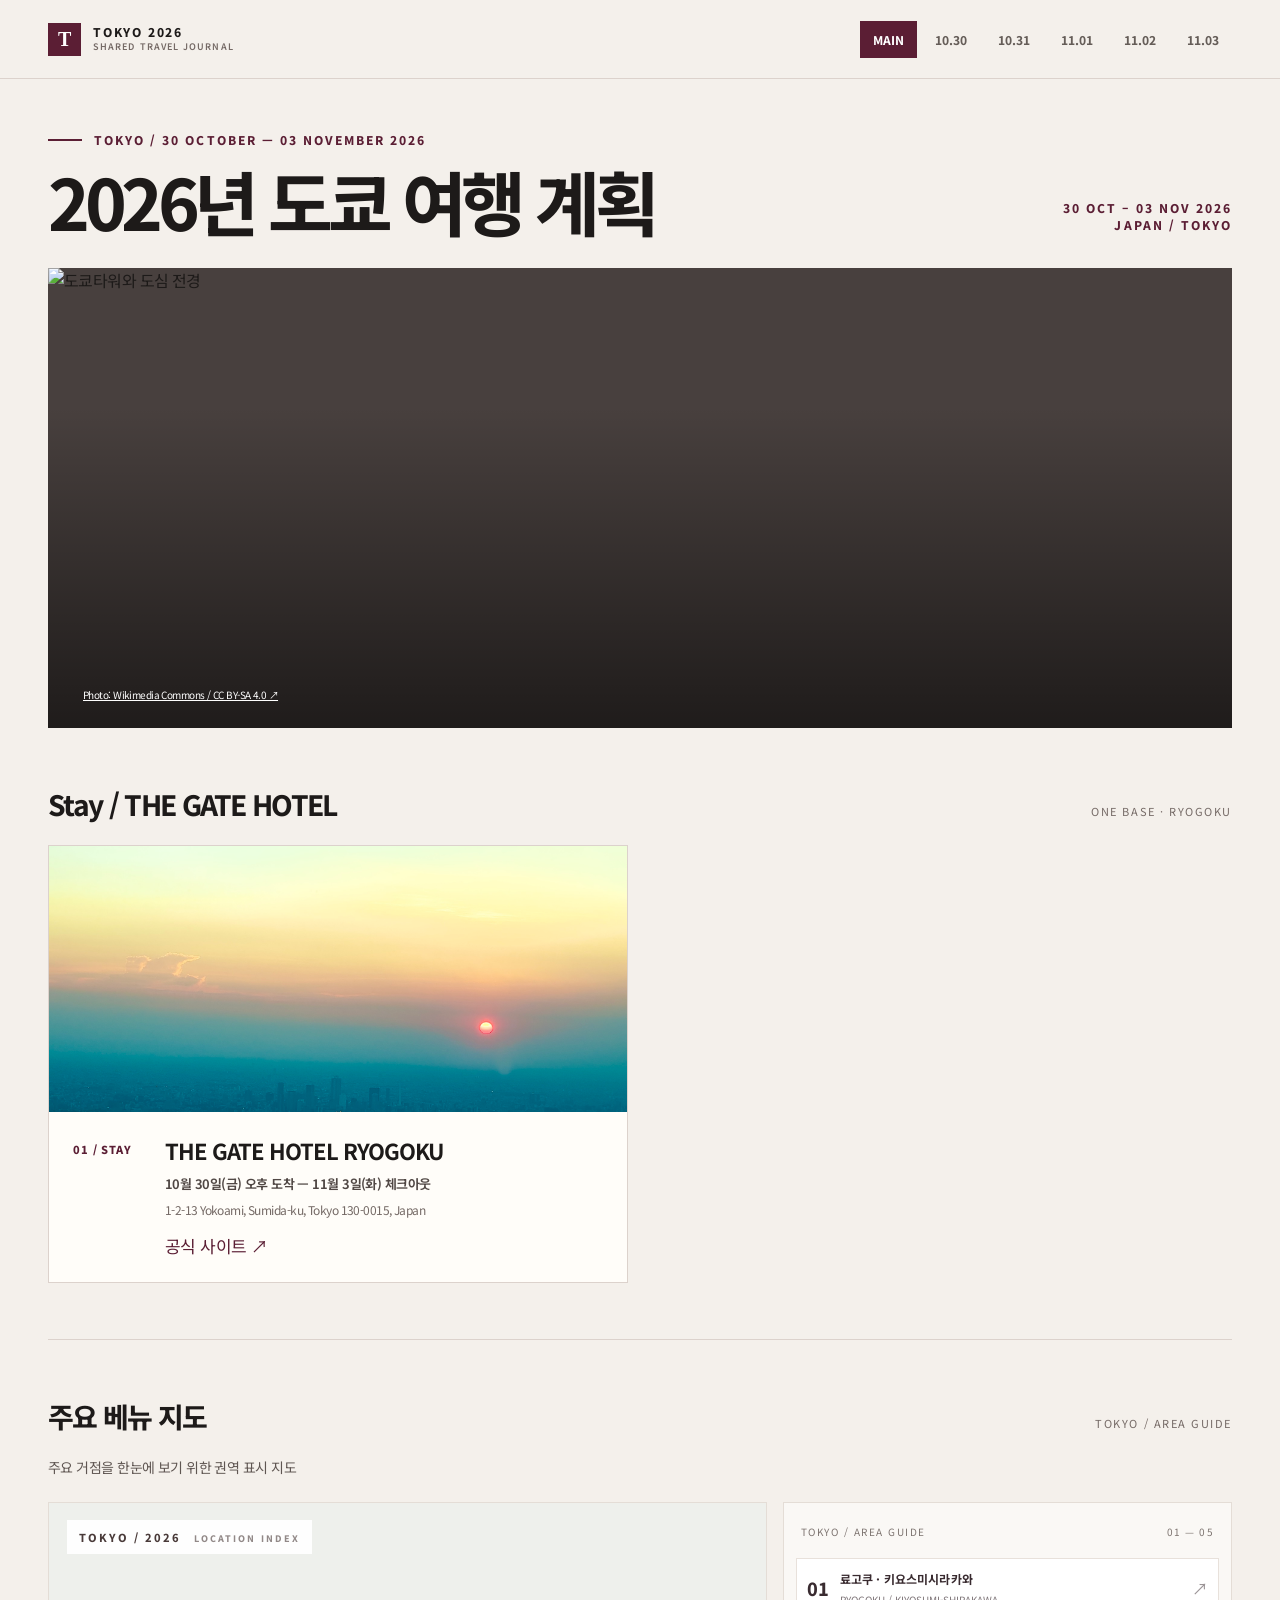
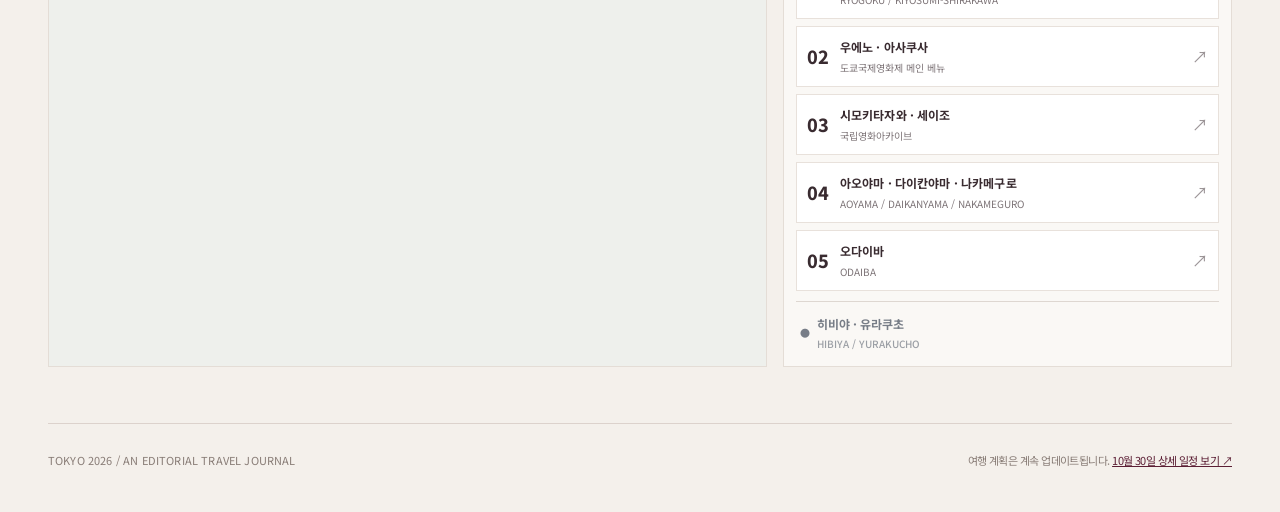
==== commit 490a5e1e: "Sync all saved Supabase text edits into original Tokyo travel HTML" ====
--- a/friends/index.html
+++ b/friends/index.html
@@ -195,8 +195,8 @@
  </section>
  <section class="section" id="venues">
   <div class="section-head"><h2>주요 베뉴 지도</h2><span class="tiny english">TOKYO / AREA GUIDE</span></div>
-  <p class="map-deck">이번 여행에서 반복해서 오갈 거점을 한눈에 이해하기 위한 개요 지도</p>
-  <div class="tokyo-map-editorial"><div class="tokyo-map-canvas"><div id="tokyo-live-map" aria-label="실제 도쿄 지도와 방문 권역별 위치" role="application"></div><div class="tokyo-map-floating">TOKYO / 2026 <span>LOCATION INDEX</span></div><div class="tokyo-map-credit">© <a href="https://www.openstreetmap.org/copyright" target="_blank" rel="noopener">OpenStreetMap</a> contributors · OpenStreetMap</div></div><div class="tokyo-area-menu"><div class="tokyo-area-label">TOKYO / AREA GUIDE <span>01 — 05</span></div><button class="tokyo-area-item" type="button" data-area="east" aria-pressed="false"><span class="tokyo-area-number">01</span><span class="tokyo-area-text"><strong>료고쿠 · 키요스미시라카와</strong><small>RYOGOKU / KIYOSUMI-SHIRAKAWA</small></span><span class="tokyo-area-arrow">↗</span></button><button class="tokyo-area-item" type="button" data-area="northeast" aria-pressed="false"><span class="tokyo-area-number">02</span><span class="tokyo-area-text"><strong>우에노 · 아사쿠사</strong><small>UENO / ASAKUSA</small></span><span class="tokyo-area-arrow">↗</span></button><button class="tokyo-area-item" type="button" data-area="west" aria-pressed="false"><span class="tokyo-area-number">03</span><span class="tokyo-area-text"><strong>시모키타자와 · 세이조</strong><small>SHIMOKITAZAWA / SEIJO</small></span><span class="tokyo-area-arrow">↗</span></button><button class="tokyo-area-item" type="button" data-area="southwest" aria-pressed="false"><span class="tokyo-area-number">04</span><span class="tokyo-area-text"><strong>아오야마 · 다이칸야마 · 나카메구로</strong><small>AOYAMA / DAIKANYAMA / NAKAMEGURO</small></span><span class="tokyo-area-arrow">↗</span></button><button class="tokyo-area-item" type="button" data-area="bay" aria-pressed="false"><span class="tokyo-area-number">05</span><span class="tokyo-area-text"><strong>오다이바</strong><small>ODAIBA</small></span><span class="tokyo-area-arrow">↗</span></button><button class="tokyo-festival-item" type="button" data-area="festival" aria-pressed="false"><span>●</span><span class="tokyo-festival-bilingual"><strong>히비야 · 유라쿠초</strong><small>HIBIYA / YURAKUCHO</small></span></button></div></div><div class="tokyo-selected-panel" id="tokyo-selected-panel" hidden><div class="tokyo-selected-region"><div><span id="tokyo-selected-number"></span><h3 id="tokyo-selected-title"></h3><small id="tokyo-selected-english"></small></div></div><div class="region-places" id="region-places"></div></div>
+  <p class="map-deck">주요 거점을 한눈에 보기 위한 권역 표시 지도</p>
+  <div class="tokyo-map-editorial"><div class="tokyo-map-canvas"><div id="tokyo-live-map" aria-label="실제 도쿄 지도와 방문 권역별 위치" role="application"></div><div class="tokyo-map-floating">TOKYO / 2026 <span>LOCATION INDEX</span></div><div class="tokyo-map-credit">© <a href="https://www.openstreetmap.org/copyright" target="_blank" rel="noopener">OpenStreetMap</a> contributors · OpenStreetMap</div></div><div class="tokyo-area-menu"><div class="tokyo-area-label">TOKYO / AREA GUIDE <span>01 — 05</span></div><button class="tokyo-area-item" type="button" data-area="east" aria-pressed="false"><span class="tokyo-area-number">01</span><span class="tokyo-area-text"><strong>료고쿠 · 키요스미시라카와</strong><small>RYOGOKU / KIYOSUMI-SHIRAKAWA</small></span><span class="tokyo-area-arrow">↗</span></button><button class="tokyo-area-item" type="button" data-area="northeast" aria-pressed="false"><span class="tokyo-area-number">02</span><span class="tokyo-area-text"><strong>우에노 · 아사쿠사</strong><small>도쿄국제영화제 메인 베뉴</small></span><span class="tokyo-area-arrow">↗</span></button><button class="tokyo-area-item" type="button" data-area="west" aria-pressed="false"><span class="tokyo-area-number">03</span><span class="tokyo-area-text"><strong>시모키타자와 · 세이조</strong><small>국립영화아카이브</small></span><span class="tokyo-area-arrow">↗</span></button><button class="tokyo-area-item" type="button" data-area="southwest" aria-pressed="false"><span class="tokyo-area-number">04</span><span class="tokyo-area-text"><strong>아오야마 · 다이칸야마 · 나카메구로</strong><small>AOYAMA / DAIKANYAMA / NAKAMEGURO</small></span><span class="tokyo-area-arrow">↗</span></button><button class="tokyo-area-item" type="button" data-area="bay" aria-pressed="false"><span class="tokyo-area-number">05</span><span class="tokyo-area-text"><strong>오다이바</strong><small>ODAIBA</small></span><span class="tokyo-area-arrow">↗</span></button><button class="tokyo-festival-item" type="button" data-area="festival" aria-pressed="false"><span>●</span><span class="tokyo-festival-bilingual"><strong>히비야 · 유라쿠초</strong><small>HIBIYA / YURAKUCHO</small></span></button></div></div><div class="tokyo-selected-panel" id="tokyo-selected-panel" hidden><div class="tokyo-selected-region"><div><span id="tokyo-selected-number"></span><h3 id="tokyo-selected-title"></h3><small id="tokyo-selected-english"></small></div></div><div class="region-places" id="region-places"></div></div>
  </section>
  <footer class="footer"><div class="english">TOKYO 2026 / AN EDITORIAL TRAVEL JOURNAL</div><div>여행 계획은 계속 업데이트됩니다. <a href="#2026-10-30">10월 30일 상세 일정 보기 ↗</a></div></footer>
 </div>
@@ -206,9 +206,9 @@
  <div class="sidebox" style="margin:0"><div class="tag english">HIGHLIGHTS</div><h3>오늘의 핵심</h3><div class="highlights"><div>□ 저녁 식당 예약</div><div>□ 스미다강변 산책</div></div></div>
  <div class="sidebox" style="margin:0"><div class="tag english">STAY / RYOGOKU</div><h3>THE GATE HOTEL RYOGOKU</h3><p>10/30 체크인 — 11/3 체크아웃<br>1-2-13 Yokoami, Sumida-ku, Tokyo</p><a class="btn-link" href="https://www.google.com/maps/search/?api=1&amp;query=The+Gate+Hotel+Ryogoku" target="_blank" rel="noopener">호텔 지도 ↗</a></div>
  <div class="sidebox" style="margin:0"><div class="tag english">BUDGET</div><h3>저녁 예상</h3><div class="money">¥2,000–6,000 / 1인</div><p>TAIKO · 닭 숯불구이·오야코동 ¥4,000–6,000<br>모헤지 · 몬자야키 ¥2,000–4,000</p></div>
- </aside></div><section class="day30-lower" style="padding-left:24px;padding-right:24px"><div class="section-head" style="margin-top:34px"><h2>항공편 · 공항에서 숙소로</h2></div><div class="day30-card-grid"><div class="sidebox"><div class="tag english">ARRIVAL / 30 OCT</div><h3>피치항공 MM642</h3><p>인천 ICN 12:40 → 나리타 NRT 15:15<br>나리타 제1터미널 도착 예정 · 터미널은 출발 전 재확인</p><p>15:15–약 16:15 입국심사·이동<br>16:15–17:45 전철 및 환승<br>17:45–18:45 호텔 도착 예상</p><a class="btn-link" href="https://www.google.com/maps/dir/?api=1&amp;origin=Narita+Airport+Terminal+1&amp;destination=The+Gate+Hotel+Ryogoku&amp;travelmode=transit" target="_blank" rel="noopener">공항 → 호텔 교통 지도 ↗</a></div><div class="sidebox"><div class="tag english">TRAIN / ACCESS EXPRESS</div><h3>게이세이 액세스 특급 → JR 소부선</h3><dl class="venue-facts"><div><dt>안내</dt><dd>나리타공항역 → 아사쿠사바시역(도에이 아사쿠사선 직통 열차) → JR 소부선 료고쿠역 1정거장 → 호텔 도보 약 5분</dd></div><div><dt>안내</dt><dd>공항역 출발 후 약 80–100분 · 교통비 대략 ¥1,500–1,700</dd></div><div><dt>상세</dt><dd>직통 열차의 아사쿠사바시 정차 여부와 당일 시간표 확인</dd></div></dl><a class="btn-link" href="https://www.keisei.co.jp/keisei/tetudou/skyliner/us/" target="_blank" rel="noopener">게이세이 공식 교통안내 ↗</a></div></div><div class="section-head" style="margin-top:34px"><h2>저녁 식사</h2></div><div class="day30-card-grid">
-<div class="sidebox dining-photo-card"><img class="dining-card-photo" style="object-position:center bottom !important" src="../assets/photos/%E4%B8%A1%E5%9B%BDTAIKO2.jpg" alt="료고쿠 TAIKO의 야키토리 메뉴 사진" loading="lazy"><div class="tag english">OPTION A / YAKITORI</div><h3>료고쿠 TAIKO · 両国TAIKO</h3><dl class="venue-facts"><div><dt>대표 메뉴</dt><dd>닭 숯불구이·오야코동 (예상 식사비 ¥4,000–6,000 / 1인)</dd></div><div><dt>영업 시간</dt><dd>16:00–23:00</dd></div><div><dt>예약 가능 여부</dt><dd>예약 가능 · 온라인 및 전화</dd></div><div><dt>전화</dt><dd>03-3634-1235</dd></div></dl><a class="btn-link" href="https://www.google.com/maps/search/?api=1&amp;query=%E4%B8%A1%E5%9B%BDTAIKO" target="_blank" rel="noopener">Google Maps ↗</a> <a class="btn-link" href="https://tabelog.com/tokyo/A1312/A131201/13056404/" target="_blank" rel="noopener">타베로그 ↗</a></div>
-<div class="sidebox dining-photo-card"><img class="dining-card-photo" style="object-position:center top !important" src="../assets/photos/%E6%9C%88%E5%B3%B6%E3%82%82%E3%82%93%E3%81%97%E3%82%99%E3%82%83%20%E3%82%82%E3%81%B8%E3%81%97%E3%82%99%20%E4%B8%A1%E5%9B%BD2.jpg" alt="몬자 모헤지 료고쿠점의 대표 메뉴 사진" loading="lazy"><div class="tag english">OPTION B / MONJAYAKI</div><h3>몬자 모헤지 료고쿠 · 月島もんじゃ もへじ 両国</h3><dl class="venue-facts"><div><dt>대표 메뉴</dt><dd>몬자야키 (예상 식사비 ¥2,000–4,000 / 1인)</dd></div><div><dt>영업 시간</dt><dd>10:45–23:00</dd></div><div><dt>예약 가능 여부</dt><dd>예약 가능 · 온라인 및 전화</dd></div><div><dt>전화</dt><dd>03-6658-5159</dd></div></dl><a class="btn-link" href="https://www.google.com/maps/search/?api=1&amp;query=%E6%9C%88%E5%B3%B6%E3%82%82%E3%82%93%E3%81%98%E3%82%83+%E3%82%82%E3%81%B8%E3%81%98+%E4%B8%A1%E5%9B%BD" target="_blank" rel="noopener">Google Maps ↗</a> <a class="btn-link" href="https://tabelog.com/tokyo/A1312/A131201/13202314/" target="_blank" rel="noopener">타베로그 ↗</a></div></div>
+ </aside></div><section class="day30-lower" style="padding-left:24px;padding-right:24px"><div class="section-head" style="margin-top:34px"><h2>항공편 · 공항에서 숙소로</h2></div><div class="day30-card-grid"><div class="sidebox"><div class="tag english">ARRIVAL / 30 OCT</div><h3>피치항공 MM642</h3><p>인천 ICN 12:40 → 나리타 NRT 15:15<br>나리타 제1터미널 도착 예정 · 터미널은 출발 전 재확인</p><p>15:15–약 16:15 입국심사·이동<br>16:15–17:45 전철 및 환승<br>17:45–18:45 호텔 도착 예상</p><a class="btn-link" href="https://www.google.com/maps/dir/?api=1&amp;origin=Narita+Airport+Terminal+1&amp;destination=The+Gate+Hotel+Ryogoku&amp;travelmode=transit" target="_blank" rel="noopener">공항 → 호텔 교통 지도 ↗</a></div><div class="sidebox"><div class="tag english">TRAIN / ACCESS EXPRESS</div><h3>게이세이 액세스 특급 → JR 소부선</h3><dl class="venue-facts"><div><dt>경로</dt><dd>나리타공항역 → 아사쿠사바시역(도에이 아사쿠사선 직통 열차) → JR 소부선 료고쿠역 1정거장 → 호텔 도보 약 5분</dd></div><div><dt>소요시간 및 비용</dt><dd>공항역 출발 후 약 80–100분 · 교통비 대략 ¥1,500–1,700</dd></div><div><dt>참고</dt><dd>직통 열차의 아사쿠사바시 정차 여부와 당일 시간표 확인</dd></div></dl><a class="btn-link" href="https://www.keisei.co.jp/keisei/tetudou/skyliner/us/" target="_blank" rel="noopener">게이세이 공식 교통안내 ↗</a></div></div><div class="section-head" style="margin-top:34px"><h2>저녁 식사</h2></div><div class="day30-card-grid">
+<div class="sidebox dining-photo-card"><img class="dining-card-photo" style="object-position:center 70% !important" src="../assets/photos/%E4%B8%A1%E5%9B%BDTAIKO2.jpg" alt="료고쿠 TAIKO의 야키토리 메뉴 사진" loading="lazy"><div class="tag english">OPTION A / YAKITORI</div><h3>료고쿠 TAIKO · 両国TAIKO</h3><dl class="venue-facts"><div><dt>대표 메뉴</dt><dd>닭 숯불구이·오야코동 (예상 식사비 ¥4,000–6,000 / 1인)</dd></div><div><dt>영업 시간</dt><dd>16:00–23:00</dd></div><div><dt>예약 가능 여부</dt><dd>예약 가능 · 온라인 및 전화</dd></div><div><dt>전화</dt><dd>03-3634-1235</dd></div></dl><a class="btn-link" href="https://www.google.com/maps/search/?api=1&amp;query=%E4%B8%A1%E5%9B%BDTAIKO" target="_blank" rel="noopener">Google Maps ↗</a> <a class="btn-link" href="https://tabelog.com/tokyo/A1312/A131201/13056404/" target="_blank" rel="noopener">타베로그 ↗</a></div>
+<div class="sidebox dining-photo-card"><img class="dining-card-photo" style="object-position:center 30% !important" src="../assets/photos/%E6%9C%88%E5%B3%B6%E3%82%82%E3%82%93%E3%81%97%E3%82%99%E3%82%83%20%E3%82%82%E3%81%B8%E3%81%97%E3%82%99%20%E4%B8%A1%E5%9B%BD2.jpg" alt="몬자 모헤지 료고쿠점의 대표 메뉴 사진" loading="lazy"><div class="tag english">OPTION B / MONJAYAKI</div><h3>몬자 모헤지 료고쿠 · 月島もんじゃ もへじ 両国</h3><dl class="venue-facts"><div><dt>대표 메뉴</dt><dd>몬자야키 (예상 식사비 ¥2,000–4,000 / 1인)</dd></div><div><dt>영업 시간</dt><dd>10:45–23:00</dd></div><div><dt>예약 가능 여부</dt><dd>예약 가능 · 온라인 및 전화</dd></div><div><dt>전화</dt><dd>03-6658-5159</dd></div></dl><a class="btn-link" href="https://www.google.com/maps/search/?api=1&amp;query=%E6%9C%88%E5%B3%B6%E3%82%82%E3%82%93%E3%81%98%E3%82%83+%E3%82%82%E3%81%B8%E3%81%98+%E4%B8%A1%E5%9B%BD" target="_blank" rel="noopener">Google Maps ↗</a> <a class="btn-link" href="https://tabelog.com/tokyo/A1312/A131201/13202314/" target="_blank" rel="noopener">타베로그 ↗</a></div></div>
 <div class="section-head" style="margin-top:34px"><h2>강변 산책 코스</h2></div><div class="sidebox"><div class="tag english">RYOGOKU / NIGHT WALK</div><h3>저녁 식당: TAIKO 또는 모헤지</h3><dl class="venue-facts"><div><dt>코스</dt><dd>식당 → 료고쿠역·국기관 → 호텔 앞 스미다강 리버테라스 → 구라마에바시 방향으로 왕복 → 호텔</dd></div><div><dt>소요 시간</dt><dd>약 25–40분</dd></div></dl><div style="background:#efe7df;border:1px solid #d9cec5;margin:18px 0;overflow:hidden"><svg viewBox="0 0 760 420" role="img" aria-label="료고쿠 스미다강 산책 경로 안내 지도" style="display:block;width:100%;height:auto;font-family:'Pretendard Variable','Noto Sans KR',sans-serif">
 <rect width="760" height="420" fill="#eee8df"/>
 <path d="M0 26L760 54M0 175L760 200M0 340L760 330M105 0L123 420M265 0L281 420M444 0L462 420M646 0L664 420" stroke="#fffaf4" stroke-width="23" fill="none"/>
@@ -230,17 +230,17 @@
 <div class="arrival-hero"><div class="arrival-flight day30-hero"><div class="flightno">DAY 02</div><div class="day30-sub english">AOYAMA MORNING / ISSEY MIYAKE<br>SHIMOKITAZAWA / VINTAGE & BOOKS<br>SEIJO / JAZZ NIGHT</div></div><img src="https://commons.wikimedia.org/wiki/Special:Redirect/file/Shimokitazawa_Street_2015.jpg?width=1280" alt="시모키타자와 거리"></div><p class="tc-photo-credit">Photo: <a href="https://commons.wikimedia.org/wiki/File:Shimokitazawa_Street_2015.jpg" target="_blank" rel="noopener">Aw1805 / Wikimedia Commons</a> · <a href="https://creativecommons.org/licenses/by-sa/4.0/" target="_blank" rel="noopener">CC BY-SA 4.0</a></p>
 <div class="day-columns"><div><div class="pretitle english">DAY ROUTE</div><h2 style="font-size:27px;margin:0 0 12px">DAY 02 주요 일정</h2><div class="timeline">
 <article class="event"><div class="hour">08:35–09:20</div><div><h3>료고쿠 → 오모테산도</h3><p>호텔 출발 · 전철로 아오야마 이동</p><small>아침 출발 시간은 교통편에 따라 조정</small></div></article>
-<article class="event"><div class="hour">09:20–10:05</div><div><h3>아오야마 모닝커피</h3><p>1순위 i2 cafe · 2순위 crisscross</p><small>식물이 아름다운 공간에서 커피와 가벼운 아침</small></div></article>
+<article class="event"><div class="hour">09:20–10:05</div><div><h3>모닝커피</h3><p>Option A | i2 cafe · Option B | Crisscross</p><small>식물이 아름다운 공간에서 커피와 가벼운 아침</small></div></article>
 <article class="event"><div class="hour">10:05–10:20</div><div><h3>아오야마 골목 산책</h3><p>카페에서 이세이 미야케 매장으로 이동</p><small>10:20 매장 앞 도착 목표</small></div></article>
 <article class="event"><div class="hour">10:20–11:00</div><div><h3>이세이 미야케 오픈 대기</h3><p>개점 40분 전부터 대기</p><small>구매할 라인·재고 및 사전 방문 예약 여부 재확인</small></div></article>
-<article class="event"><div class="hour">11:00–12:00</div><div><h3>이세이 미야케 쇼핑</h3><p>어머니 선물 의류·스카프 구입 · 면세 결제</p><small>방문 매장은 구매 상품 확정 후 최종 결정</small></div></article>
+<article class="event"><div class="hour">11:00–12:00</div><div><h3>이세이 미야케 쇼핑</h3><p>선물 구입</p><small>매장에서 면세 요청하기</small></div></article>
 <article class="event"><div class="hour">12:00–12:40</div><div><h3>오모테산도 → 시모키타자와</h3><p>지요다선 · 오다큐선 방향으로 이동</p><small>열차 및 환승 시간에 따라 조정</small></div></article>
-<article class="event"><div class="hour">12:40–13:30</div><div><h3>점심 · 세 곳 중 선택</h3><p>A. 구 야무테이 시모키타소 · B. 나스 오야지 · C. ANDON</p><small>토요일 대기 시간 고려</small></div></article>
+<article class="event"><div class="hour">12:40–13:30</div><div><h3>점심 식사</h3><p>Option A | 구 야무테이 시모키타소 · Option B | 나스 오야지 · Option C | ANDON</p><small>토요일 대기 시간 고려</small></div></article>
 <article class="event"><div class="hour">13:30–15:30</div><div><h3>시모키타자와 빈티지 쇼핑</h3><p>Stick Out · FLORIDA · FLAMINGO · NEW YORK JOE 등</p><small>3~4곳 집중 방문 · 매장 순서는 현장에서 조정</small></div></article>
-<article class="event"><div class="hour">15:30–16:35</div><div><h3>BONUS TRACK · 본야 B&B</h3><p>독립서점 · 레코드숍 · 작은 상점 둘러보기</p><small>저녁 공연 일정 고려</small></div></article>
+<article class="event"><div class="hour">15:30–16:35</div><div><h3>BONUS TRACK · 홍야 B&amp;B</h3><p>독립서점 · 레코드숍 · 작은 상점 둘러보기</p><small>저녁 공연 일정 고려</small></div></article>
 <article class="event"><div class="hour">16:35–17:10</div><div><h3>세이조가쿠엔마에 이동</h3><p>오다큐선 시모키타자와역 → 세이조가쿠엔마에역</p><small>열차별 정차역 확인</small></div></article>
-<article class="event"><div class="hour">17:10–18:30</div><div><h3>저녁 · 세 곳 중 선택</h3><p>A. 식사처 쓰다 · B. 코토부키야 · C. 깃쇼안</p><small>19:00 공연 입장 전 식사 마무리</small></div></article>
-<article class="event"><div class="hour">19:00 / 19:30</div><div><h3>THE MOMENT · 소타 씨 재즈 공연</h3><p>19:00 입장 / 19:30 시작 · 2명 티켓 예약·결제 완료</p><small>공연 종료 시각 미확정</small></div></article>
+<article class="event"><div class="hour">17:10–18:30</div><div><h3>저녁 식사</h3><p>Option A | 츠다 · Option B | 코토부키야 · Option C | 깃쇼안</p><small>19:00 공연 입장 전 식사 마무리</small></div></article>
+<article class="event"><div class="hour">19:00 / 19:30</div><div><h3>THE MOMENT · 재즈 공연</h3><p>19:00 입장 / 19:30 시작 · 2명 티켓 예약·결제 완료</p><small>공연 종료 시각 미확정</small></div></article>
 <article class="event"><div class="hour">공연 후</div><div><h3>전철로 료고쿠 호텔 귀가</h3><p>세이조가쿠엔마에 → 신주쿠 → JR 소부선 료고쿠</p><small>막차 및 최종 환승은 당일 확인</small></div></article>
 </div></div>
 <aside style="display:flex;flex-direction:column;gap:18px;min-width:0"><div class="sidebox" style="margin:0"><div class="pretitle english">DAY 02 / HIGHLIGHTS</div><h3 style="font-size:21px;margin:0 0 12px">오늘의 핵심</h3><div class="highlights"><div>□ 아침 카페 선택 · i2 cafe / crisscross</div><div>□ 이세이 미야케 방문 예약·재고·사이즈 확인</div><div>□ 10:20 매장 앞 오픈 대기</div><div>□ 빈티지 숍 3~4곳 방문</div><div>□ BONUS TRACK · 홍야 B&B</div><div>✓ THE MOMENT 재즈 공연 2명 예매 완료</div></div></div>
@@ -248,24 +248,24 @@
 <div class="sidebox" style="margin:0"><div class="tag english">ESTIMATE BUDGET</div><h3>1인 예상 예산</h3><div class="budget-list"><div>아침 커피 <b>¥500–900</b></div><div>점심 <b>¥1,000–2,000</b></div><div>저녁 <b>¥1,200–4,000</b></div><div>교통 <b>약 ¥1,000–1,500</b></div><strong>식비·교통 예상(쇼핑 제외)</strong><div class="money">약 ¥3,700–8,400 / 1인</div><small>이세이 미야케·빈티지 쇼핑 비용 별도 · 재즈 티켓 ¥5,500/인은 결제 완료</small></div></div></aside></div>
 <section class="day30-lower"><div class="section-head"><h2>아오야마 모닝커피</h2></div>
 <div class="day30-card-grid">
-<div class="sidebox dining-photo-card"><img class="dining-card-photo" style="object-position:center 40% !important" src="../assets/photos/i2-cafe.jpg" alt="COFFEE 장소 사진" loading="lazy"><div class="tag english">COFFEE / OPTION A · FIRST CHOICE</div><h3>i2 cafe · 아이투 카페</h3><dl class="venue-facts"><div><dt>오픈</dt><dd>08:00 · 방문 전 영업시간 확인</dd></div><div><dt>공간</dt><dd>식물과 꽃으로 채워진 아늑한 카페</dd></div><div><dt>예산</dt><dd>커피 약 ¥500–900 예상</dd></div></dl><a class="btn-link" href="https://www.google.com/maps/search/?api=1&amp;query=i2+cafe+Minamiaoyama" target="_blank" rel="noopener">Google Maps ↗</a> <a class="btn-link" href="https://www.instagram.com/i2_cafe/" target="_blank" rel="noopener">Instagram ↗</a></div>
-<div class="sidebox dining-photo-card"><img class="dining-card-photo" src="../assets/photos/crisscross.jpg" alt="COFFEE 장소 사진" loading="lazy"><div class="tag english">COFFEE / OPTION B · SECOND CHOICE</div><h3>crisscross · 크리스크로스</h3><dl class="venue-facts"><div><dt>오픈</dt><dd>08:00 · 방문 전 영업시간 확인</dd></div><div><dt>공간</dt><dd>커다란 나무와 푸른 테라스가 있는 아침 카페</dd></div><div><dt>예산</dt><dd>커피 약 ¥600–900 예상</dd></div></dl><a class="btn-link" href="https://www.google.com/maps/search/?api=1&amp;query=crisscross+Omotesando" target="_blank" rel="noopener">Google Maps ↗</a> <a class="btn-link" href="https://www.tysons.jp/crisscross/" target="_blank" rel="noopener">공식 사이트 ↗</a></div>
+<div class="sidebox dining-photo-card"><img class="dining-card-photo" style="object-position:center 40% !important" src="../assets/photos/i2-cafe.jpg" alt="COFFEE 장소 사진" loading="lazy"><div class="tag english">COFFEE / OPTION A</div><h3>i2 cafe · 아이투 카페</h3><dl class="venue-facts"><div><dt>오픈</dt><dd>08:00 · 방문 전 영업시간 확인</dd></div><div><dt>공간</dt><dd>식물과 꽃으로 채워진 아늑한 카페</dd></div><div><dt>예산</dt><dd>커피 약 ¥500–900 예상</dd></div></dl><a class="btn-link" href="https://www.google.com/maps/search/?api=1&amp;query=i2+cafe+Minamiaoyama" target="_blank" rel="noopener">Google Maps ↗</a> <a class="btn-link" href="https://www.instagram.com/i2_cafe/" target="_blank" rel="noopener">Instagram ↗</a></div>
+<div class="sidebox dining-photo-card"><img class="dining-card-photo" src="../assets/photos/crisscross.jpg" alt="COFFEE 장소 사진" loading="lazy"><div class="tag english">COFFEE / OPTION B</div><h3>crisscross · 크리스크로스</h3><dl class="venue-facts"><div><dt>오픈</dt><dd>08:00 · 방문 전 영업시간 확인</dd></div><div><dt>공간</dt><dd>커다란 나무와 푸른 테라스가 있는 아침 카페</dd></div><div><dt>예산</dt><dd>커피 약 ¥600–900 예상</dd></div></dl><a class="btn-link" href="https://www.google.com/maps/search/?api=1&amp;query=crisscross+Omotesando" target="_blank" rel="noopener">Google Maps ↗</a> <a class="btn-link" href="https://www.tysons.jp/crisscross/" target="_blank" rel="noopener">공식 사이트 ↗</a></div>
 </div>
 <div class="section-head" style="margin-top:34px"><h2>이세이 미야케 쇼핑</h2></div>
-<div class="day30-card-grid"><div class="sidebox dining-photo-card"><div class="tag english">SHOPPING / AOYAMA · STORE TO CONFIRM</div><h3>PLEATS PLEASE ISSEY MIYAKE / AOYAMA</h3><dl class="venue-facts"><div><dt>주소</dt><dd>5-3-8 Minamiaoyama, Minato-ku, Tokyo</dd></div><div><dt>영업</dt><dd>11:00–20:00 · 변경 가능</dd></div><div><dt>대기</dt><dd>10:20 도착 목표 · 개점 40분 전</dd></div><div><dt>전화</dt><dd>03-5772-7750</dd></div><div><dt>확인</dt><dd>구매 상품의 라인·재고·사이즈 및 사전 방문 예약 여부 · 제품 확정 후 방문 매장 변경 가능</dd></div><div><dt>면세</dt><dd>10월 31일 구매 시 기존 면세 방식 적용 여부 매장에서 확인</dd></div></dl><a class="btn-link" href="https://www.google.com/maps/search/?api=1&amp;query=PLEATS+PLEASE+ISSEY+MIYAKE+AOYAMA" target="_blank" rel="noopener">Google Maps ↗</a> <a class="btn-link" href="https://www.isseymiyake.com/pages/storesdetail?shop_code=19" target="_blank" rel="noopener">공식 매장 안내 ↗</a></div></div>
-<div class="section-head" style="margin-top:34px"><h2>점심 후보</h2></div><div class="day30-card-grid day31-three"><div class="sidebox dining-photo-card"><img class="dining-card-photo" src="../assets/photos/%E6%97%A7%E3%83%A4%E3%83%A0%E9%82%B8%20%E3%82%B7%E3%83%A2%E3%82%AD%E3%82%BF%E8%8D%98.webp" alt="LUNCH 장소 사진" loading="lazy"><div class="tag english">LUNCH / OPTION A</div><h3>구 야무테이 시모키타소 · 旧ヤム邸 シモキタ荘</h3><dl class="venue-facts"><div><dt>메뉴</dt><dd>창작 스파이스 카레 · 개성 있는 키마와 제철 재료</dd></div><div><dt>방문</dt><dd>인기점 · 토요일 대기 고려</dd></div><div><dt>특징</dt><dd>시모키타자와에서 특별한 카레 한 끼</dd></div></dl><div class="money">약 ¥1,300–2,000</div><a class="btn-link" href="https://www.google.com/maps/search/?api=1&amp;query=%E6%97%A7%E3%83%A4%E3%83%A0%E9%82%B8+%E3%82%B7%E3%83%A2%E3%82%AD%E3%82%BF%E8%8D%98" target="_blank" rel="noopener">Google Maps ↗</a></div>
-<div class="sidebox dining-photo-card"><img class="dining-card-photo" style="object-position:center 60% !important" src="../assets/photos/%E8%8C%84%E5%AD%90%E3%81%8A%E3%82%84%E3%81%97%E3%82%99.jpeg" alt="LUNCH 장소 사진" loading="lazy"><div class="tag english">LUNCH / OPTION B</div><h3>나스 오야지 · 茄子おやじ</h3><dl class="venue-facts"><div><dt>메뉴</dt><dd>일본식 카레라이스</dd></div><div><dt>특징</dt><dd>레코드 음악과 레트로한 실내 분위기</dd></div><div><dt>방문</dt><dd>쇼핑 전 편하게 점심</dd></div></dl><div class="money">약 ¥1,000–2,000</div><a class="btn-link" href="https://www.google.com/maps/search/?api=1&amp;query=%E8%8C%84%E5%AD%90%E3%81%8A%E3%82%84%E3%81%98+%E4%B8%8B%E5%8C%97%E6%B2%A2" target="_blank" rel="noopener">Google Maps ↗</a></div>
+<div class="day30-card-grid"><div class="sidebox dining-photo-card"><div class="tag english">SHOPPING / AOYAMA · STORE TO CONFIRM</div><h3>PLEATS PLEASE ISSEY MIYAKE / AOYAMA</h3><dl class="venue-facts"><div><dt>주소</dt><dd>5-3-8 Minamiaoyama, Minato-ku, Tokyo</dd></div><div><dt>영업</dt><dd>11:00–20:00 · 변경 가능</dd></div><div><dt>대기</dt><dd>10:20 도착 목표 · 개점 40분 전</dd></div><div><dt>전화</dt><dd>03-5772-7750</dd></div><div><dt>확인</dt><dd>구매 상품의 라인·재고·사이즈 및 사전 방문 예약 필요 여부 재확인</dd></div><div><dt>면세</dt><dd>10월 31일 구매 시 기존 면세 방식으로 매장에서 적용</dd></div></dl><a class="btn-link" href="https://www.google.com/maps/search/?api=1&amp;query=PLEATS+PLEASE+ISSEY+MIYAKE+AOYAMA" target="_blank" rel="noopener">Google Maps ↗</a> <a class="btn-link" href="https://www.isseymiyake.com/pages/storesdetail?shop_code=19" target="_blank" rel="noopener">공식 매장 안내 ↗</a></div></div>
+<div class="section-head" style="margin-top:34px"><h2>점심 식사</h2></div><div class="day30-card-grid day31-three"><div class="sidebox dining-photo-card"><img class="dining-card-photo" src="../assets/photos/%E6%97%A7%E3%83%A4%E3%83%A0%E9%82%B8%20%E3%82%B7%E3%83%A2%E3%82%AD%E3%82%BF%E8%8D%98.webp" alt="LUNCH 장소 사진" loading="lazy"><div class="tag english">LUNCH / OPTION A</div><h3>구 야무테이 시모키타소 · 旧ヤム邸 シモキタ荘</h3><dl class="venue-facts"><div><dt>메뉴</dt><dd>창작 스파이스 카레 · 개성 있는 키마와 제철 재료</dd></div><div><dt>방문</dt><dd>인기점 · 토요일 대기 고려</dd></div><div><dt>특징</dt><dd>시모키타자와에서 특별한 카레 한 끼</dd></div></dl><div class="money">약 ¥1,300–2,000</div><a class="btn-link" href="https://www.google.com/maps/search/?api=1&amp;query=%E6%97%A7%E3%83%A4%E3%83%A0%E9%82%B8+%E3%82%B7%E3%83%A2%E3%82%AD%E3%82%BF%E8%8D%98" target="_blank" rel="noopener">Google Maps ↗</a></div>
+<div class="sidebox dining-photo-card"><img class="dining-card-photo" style="object-position:center 60% !important" src="../assets/photos/%E8%8C%84%E5%AD%90%E3%81%8A%E3%82%84%E3%81%97%E3%82%992.jpg" alt="LUNCH 장소 사진" loading="lazy"><div class="tag english">LUNCH / OPTION B</div><h3>나스 오야지 · 茄子おやじ</h3><dl class="venue-facts"><div><dt>메뉴</dt><dd>일본식 카레라이스</dd></div><div><dt>특징</dt><dd>레코드 음악과 레트로한 실내 분위기</dd></div><div><dt>방문</dt><dd>쇼핑 전 편하게 점심</dd></div></dl><div class="money">약 ¥1,000–2,000</div><a class="btn-link" href="https://www.google.com/maps/search/?api=1&amp;query=%E8%8C%84%E5%AD%90%E3%81%8A%E3%82%84%E3%81%98+%E4%B8%8B%E5%8C%97%E6%B2%A2" target="_blank" rel="noopener">Google Maps ↗</a></div>
 <div class="sidebox dining-photo-card"><img class="dining-card-photo" src="../assets/photos/%E3%81%8A%E7%B2%A5%E3%81%A8%E3%81%8A%E9%85%92.jpeg" alt="LUNCH 장소 사진" loading="lazy"><div class="tag english">LUNCH / OPTION C</div><h3>ANDON · お粥とお酒</h3><dl class="venue-facts"><div><dt>메뉴</dt><dd>일본식 죽 · 오니기리 · 아키타 지역 요리</dd></div><div><dt>장소</dt><dd>BONUS TRACK 안</dd></div><div><dt>방문</dt><dd>선택 시 서점·상점 방문을 점심 직후로 이동 가능</dd></div></dl><div class="money">약 ¥1,000–1,800</div><a class="btn-link" href="https://www.google.com/maps/search/?api=1&amp;query=ANDON+BONUS+TRACK+Shimokitazawa" target="_blank" rel="noopener">Google Maps ↗</a></div></div>
-<div class="section-head" style="margin-top:34px"><h2>빈티지 숍 · 목적별 추천</h2></div><div class="day30-card-grid"><div class="sidebox"><div class="tag english">VINTAGE / LOW BUDGET</div><h3>저가 구제 · 보물찾기</h3><dl class="venue-facts"><div><dt>Stick Out</dt><dd>균일가 구제 · 티셔츠·셔츠·데님 등, 현장 가격 확인</dd></div><div><dt>FLORIDA</dt><dd>저가 수입 구제와 캐주얼 · 주말 할인 여부 확인</dd></div><div><dt>팁</dt><dd>브랜드보다 옷 상태·핏 먼저 확인</dd></div></dl><a class="btn-link" href="https://www.google.com/maps/search/?api=1&amp;query=Stick+Out+Shimokitazawa" target="_blank" rel="noopener">Google Maps ↗</a></div>
+<div class="section-head" style="margin-top:34px"><h2>빈티지 숍 추천</h2></div><div class="day30-card-grid"><div class="sidebox"><div class="tag english">VINTAGE / LOW BUDGET</div><h3>저가 구제 · 보물찾기</h3><dl class="venue-facts"><div><dt>Stick Out</dt><dd>균일가 구제 · 티셔츠·셔츠·데님 등, 현장 가격 확인</dd></div><div><dt>FLORIDA</dt><dd>저가 수입 구제와 캐주얼 · 주말 할인 여부 확인</dd></div><div><dt>팁</dt><dd>브랜드보다 옷 상태·핏 먼저 확인</dd></div></dl><a class="btn-link" href="https://www.google.com/maps/search/?api=1&amp;query=Stick+Out+Shimokitazawa" target="_blank" rel="noopener">Google Maps ↗</a></div>
 <div class="sidebox"><div class="tag english">VINTAGE / AMERICANA</div><h3>아메카지 · 미국 빈티지</h3><dl class="venue-facts"><div><dt>FLAMINGO</dt><dd>데님·스웨트·미국/유럽 빈티지</dd></div><div><dt>古着屋JAM</dt><dd>리바이스·칼하트·챔피언 계열을 찾아보기 좋은 매장</dd></div><div><dt>팁</dt><dd>빈티지 501은 연식·생산국에 따라 가격 차이 큼</dd></div></dl><a class="btn-link" href="https://www.google.com/maps/search/?api=1&amp;query=FLAMINGO+Shimokitazawa" target="_blank" rel="noopener">Google Maps ↗</a></div>
 <div class="sidebox"><div class="tag english">VINTAGE / MIX</div><h3>혼합 구제 · 뜻밖의 발견</h3><dl class="venue-facts"><div><dt>NEW YORK JOE</dt><dd>옛 목욕탕을 개조한 매장 · 폭넓은 구제 의류</dd></div><div><dt>특징</dt><dd>옷 구경과 공간 방문 자체가 재미있는 곳</dd></div><div><dt>팁</dt><dd>일요일 세일 정보를 토요일 일정과 혼동하지 않기</dd></div></dl><a class="btn-link" href="https://www.google.com/maps/search/?api=1&amp;query=NEW+YORK+JOE+EXCHANGE+Shimokitazawa" target="_blank" rel="noopener">Google Maps ↗</a></div>
 <div class="sidebox"><div class="tag english">VINTAGE / DESIGNER</div><h3>디자이너 · 선별 빈티지</h3><dl class="venue-facts"><div><dt>RAGTAG</dt><dd>꼼데가르송·요지 야마모토 등 브랜드 리유스 비교</dd></div><div><dt>meadow by FLAMINGO</dt><dd>차분한 셀렉션의 빈티지 편집숍</dd></div><div><dt>팁</dt><dd>브랜드 재고는 매일 달라짐 · 원하는 브랜드는 직원에게 문의</dd></div></dl><a class="btn-link" href="https://www.google.com/maps/search/?api=1&amp;query=RAGTAG+Shimokitazawa" target="_blank" rel="noopener">Google Maps ↗</a></div></div>
 <div class="sidebox" style="margin-top:16px"><div class="tag english">SHOPPING ROUTE</div><h3>추천 동선 · 남쪽 → 북쪽 → BONUS TRACK</h3><dl class="venue-facts"><div><dt>12:30–13:20</dt><dd>남쪽 저가 구제 · Stick Out / FLORIDA</dd></div><div><dt>13:20–14:20</dt><dd>북쪽 아메카지 · FLAMINGO / JAM</dd></div><div><dt>14:20–15:10</dt><dd>NEW YORK JOE · 옛 목욕탕 매장 구경</dd></div><div><dt>15:10–15:45</dt><dd>RAGTAG 또는 meadow by FLAMINGO</dd></div><div><dt>15:45–16:40</dt><dd>BONUS TRACK · 본야 B&B · 레코드숍</dd></div><div><dt>쇼핑 팁</dt><dd>실측·얼룩·수선 상태 확인, 처음엔 가격 비교. 재고·영업시간은 당일 확인</dd></div></dl></div>
-<div class="section-head" style="margin-top:34px"><h2>BONUS TRACK · 본야 B&B</h2></div><div class="day30-card-grid"><div class="sidebox dining-photo-card"><img class="dining-card-photo" src="../assets/photos/BONUS%20TRACK.webp" alt="BOOKS 장소 사진" loading="lazy"><div class="tag english">BOOKS / CULTURE</div><h3>BONUS TRACK</h3><dl class="venue-facts"><div><dt>소개</dt><dd>철도 부지에 조성된 독립 상점과 작은 광장</dd></div><div><dt>볼거리</dt><dd>日記屋 月日(일기 전문점) · 레코드숍 · 카페</dd></div><div><dt>특징</dt><dd>서점·음악·라이프스타일 공간이 가까이 모여 있음</dd></div></dl><a class="btn-link" href="https://www.google.com/maps/search/?api=1&amp;query=BONUS+TRACK+Shimokitazawa" target="_blank" rel="noopener">Google Maps ↗</a></div><div class="sidebox dining-photo-card"><img class="dining-card-photo" src="../assets/photos/%E6%9C%AC%E5%B1%8B%20B%26B%20%C2%B7%20BOOK%20%26%20BEER.webp" alt="BOOKSTORE 장소 사진" loading="lazy"><div class="tag english">BOOKSTORE / EVENT</div><h3>本屋 B&B · BOOK & BEER</h3><dl class="venue-facts"><div><dt>소개</dt><dd>책과 음료, 작가 토크를 결합한 독립서점</dd></div><div><dt>방문</dt><dd>오후 15:45–16:40 안에서 유동적 방문</dd></div></dl><a class="btn-link" href="https://bookandbeer.com/" target="_blank" rel="noopener">Google Maps ↗</a></div></div>
-<div class="section-head" style="margin-top:34px"><h2>저녁 식사 후보</h2></div><div class="day30-card-grid day31-three"><div class="sidebox dining-photo-card"><img class="dining-card-photo" style="object-position:center 80% !important" src="../assets/photos/%E9%A3%9F%E4%BA%8B%E5%87%A6%E3%81%A4%E3%81%9F%E3%82%99.jpg" alt="DINNER 장소 사진" loading="lazy"><div class="tag english">DINNER / OPTION A</div><h3>식사처 쓰다 · 食事処つだ</h3><dl class="venue-facts"><div><dt>분위기</dt><dd>소박한 일본 가정식·동네 식당</dd></div><div><dt>추천</dt><dd>도로로메시, 따뜻한 밥·일본식 요리</dd></div><div><dt>영업</dt><dd>토요일 17:00부터 안내 · 현장 재확인</dd></div><div><dt>위치</dt><dd>THE MOMENT 인근 · 도보 수분</dd></div><div><dt>방문</dt><dd>현장 방문 중심 · 만석이면 다음 후보로 이동</dd></div></dl><div class="money">약 ¥1,500–3,000</div><a class="btn-link" href="https://www.google.com/maps/search/?api=1&amp;query=%E9%A3%9F%E4%BA%8B%E5%87%A6%E3%81%A4%E3%81%A0+%E6%88%90%E5%9F%8E" target="_blank" rel="noopener">Google Maps ↗</a></div>
-<div class="sidebox dining-photo-card"><img class="dining-card-photo" style="object-position:center 40% !important" src="../assets/photos/%E9%AD%9A%E3%81%A8%E9%85%92%20%E3%81%93%E3%81%A8%E3%81%B5%E3%82%99%E3%81%8D%E3%82%84.jpg" alt="DINNER 장소 사진" loading="lazy"><div class="tag english">DINNER / OPTION B</div><h3>코토부키야 · 魚と酒 ことぶきや</h3><dl class="venue-facts"><div><dt>분위기</dt><dd>생선구이·계란말이·튀김·작은 요리</dd></div><div><dt>가격 예시</dt><dd>다시마키 ¥682 · 굴튀김 ¥825 · 볶음밥 ¥935</dd></div><div><dt>영업</dt><dd>토요일 17:00–23:00 안내</dd></div><div><dt>위치</dt><dd>세이조가쿠엔마에역 주변</dd></div><div><dt>방문</dt><dd>단품 요리 선택 · 술 주문 없이도 식사 가능</dd></div></dl><div class="money">약 ¥2,500–4,000</div><a class="btn-link" href="https://www.google.com/maps/search/?api=1&amp;query=%E9%AD%9A%E3%81%A8%E9%85%92+%E3%81%93%E3%81%A8%E3%81%B6%E3%81%8D%E3%82%84+%E6%88%90%E5%9F%8E" target="_blank" rel="noopener">Google Maps ↗</a></div>
+<div class="section-head" style="margin-top:34px"><h2>BONUS TRACK · 홍야 B&amp;B</h2></div><div class="day30-card-grid"><div class="sidebox dining-photo-card"><img class="dining-card-photo" src="../assets/photos/BONUS%20TRACK.webp" alt="BOOKS 장소 사진" loading="lazy"><div class="tag english">BOOKS / CULTURE</div><h3>BONUS TRACK</h3><dl class="venue-facts"><div><dt>소개</dt><dd>철도 부지에 조성된 독립 상점과 작은 광장</dd></div><div><dt>볼거리</dt><dd>日記屋 月日(일기 전문점) · 레코드숍 · 카페</dd></div><div><dt>특징</dt><dd>서점·음악·라이프스타일 공간이 가까이 모여 있음</dd></div></dl><a class="btn-link" href="https://www.google.com/maps/search/?api=1&amp;query=BONUS+TRACK+Shimokitazawa" target="_blank" rel="noopener">Google Maps ↗</a></div><div class="sidebox dining-photo-card"><img class="dining-card-photo" src="../assets/photos/%E6%9C%AC%E5%B1%8B%20B%26B%20%C2%B7%20BOOK%20%26%20BEER.webp" alt="BOOKSTORE 장소 사진" loading="lazy"><div class="tag english">BOOKSTORE / EVENT</div><h3>本屋 B&B · BOOK & BEER</h3><dl class="venue-facts"><div><dt>소개</dt><dd>책과 음료, 작가 토크를 결합한 독립서점</dd></div><div><dt>방문</dt><dd>오후 15:45–16:40 안에서 유동적 방문</dd></div></dl><a class="btn-link" href="https://bookandbeer.com/" target="_blank" rel="noopener">Google Maps ↗</a></div></div>
+<div class="section-head" style="margin-top:34px"><h2>저녁 식사</h2></div><div class="day30-card-grid day31-three"><div class="sidebox dining-photo-card"><img class="dining-card-photo" style="object-position:center 80% !important" src="../assets/photos/%E9%A3%9F%E4%BA%8B%E5%87%A6%E3%81%A4%E3%81%9F%E3%82%99.jpg" alt="DINNER 장소 사진" loading="lazy"><div class="tag english">DINNER / OPTION A</div><h3>츠다 · 食事処つだ</h3><dl class="venue-facts"><div><dt>분위기</dt><dd>소박한 일본 가정식·동네 식당</dd></div><div><dt>추천</dt><dd>도로로메시, 따뜻한 밥·일본식 요리</dd></div><div><dt>영업</dt><dd>토요일 17:00부터 안내 · 현장 재확인</dd></div><div><dt>위치</dt><dd>THE MOMENT 인근 · 도보 수분</dd></div><div><dt>방문</dt><dd>현장 방문 중심 · 만석이면 다음 후보로 이동</dd></div></dl><div class="money">약 ¥1,500–3,000</div><a class="btn-link" href="https://www.google.com/maps/search/?api=1&amp;query=%E9%A3%9F%E4%BA%8B%E5%87%A6%E3%81%A4%E3%81%A0+%E6%88%90%E5%9F%8E" target="_blank" rel="noopener">Google Maps ↗</a></div>
+<div class="sidebox dining-photo-card"><img class="dining-card-photo" style="object-position:center 40% !important" src="../assets/photos/%E9%AD%9A%E3%81%A8%E9%85%922.webp" alt="DINNER 장소 사진" loading="lazy"><div class="tag english">DINNER / OPTION B</div><h3>코토부키야 · 魚と酒 ことぶきや</h3><dl class="venue-facts"><div><dt>분위기</dt><dd>생선구이·계란말이·튀김·작은 요리</dd></div><div><dt>가격 예시</dt><dd>다시마키 ¥682 · 굴튀김 ¥825 · 볶음밥 ¥935</dd></div><div><dt>영업</dt><dd>토요일 17:00–23:00 안내</dd></div><div><dt>위치</dt><dd>세이조가쿠엔마에역 주변</dd></div><div><dt>방문</dt><dd>단품 요리 선택 · 술 주문 없이도 식사 가능</dd></div></dl><div class="money">약 ¥2,500–4,000</div><a class="btn-link" href="https://www.google.com/maps/search/?api=1&amp;query=%E9%AD%9A%E3%81%A8%E9%85%92+%E3%81%93%E3%81%A8%E3%81%B6%E3%81%8D%E3%82%84+%E6%88%90%E5%9F%8E" target="_blank" rel="noopener">Google Maps ↗</a></div>
 <div class="sidebox dining-photo-card"><img class="dining-card-photo" src="../assets/photos/%E5%90%89%E7%A5%A5%E5%BA%B5%20%E6%88%90%E5%9F%8E%E5%AD%A6%E5%9C%92%E5%BA%97.jpg" alt="DINNER 장소 사진" loading="lazy"><div class="tag english">DINNER / OPTION C</div><h3>깃쇼안 · 吉祥庵 成城学園店</h3><dl class="venue-facts"><div><dt>분위기</dt><dd>메밀 소바·튀김·다시마키 계란</dd></div><div><dt>가격 예시</dt><dd>모리소바 ¥780 · 덴모리소바 ¥1,550</dd></div><div><dt>영업</dt><dd>토요일 11:30–21:30 안내</dd></div><div><dt>위치</dt><dd>세이조가쿠엔마에역 도보 약 3분</dd></div><div><dt>방문</dt><dd>술 없이 편하게 식사하기 좋은 대안</dd></div></dl><div class="money">약 ¥1,200–2,500</div><a class="btn-link" href="https://www.google.com/maps/search/?api=1&amp;query=%E5%90%89%E7%A5%A5%E5%BA%B5+%E6%88%90%E5%9F%8E%E5%AD%A6%E5%9C%92%E5%BA%97" target="_blank" rel="noopener">Google Maps ↗</a></div></div>
-<div class="section-head" style="margin-top:34px"><h2>재즈 공연</h2></div><div class="day30-card-grid"><div class="sidebox dining-photo-card"><img class="dining-card-photo" src="../assets/photos/THE%20MOMENT.jpg" alt="PERFORMANCE 장소 사진" loading="lazy"><div class="tag english">PERFORMANCE / RESERVED</div><h3>草田一駿 Trio α · THE MOMENT</h3><dl class="venue-facts"><div><dt>날짜</dt><dd>2026년 10월 31일(토)</dd></div><div><dt>시간</dt><dd>19:00 입장 · 19:30 시작</dd></div><div><dt>장소</dt><dd>THE MOMENT JAZZ CLUB · 세이조가쿠엔마에</dd></div><div><dt>예약</dt><dd>2명 · 티켓 ¥11,000 결제 완료</dd></div><div><dt>현장</dt><dd>서비스 차지·음료 등 별도 지출 가능</dd></div><div><dt>주의</dt><dd>정확한 종료시각은 공연 진행에 따라 다름</dd></div></dl><div class="money">티켓 ¥5,500 / 1인 · 결제 완료</div><a class="btn-link" href="https://www.google.com/maps/search/?api=1&amp;query=THE+MOMENT+JAZZ+CLUB+Seijo" target="_blank" rel="noopener">Google Maps ↗</a></div></div>
+<div class="section-head" style="margin-top:34px"><h2>재즈 공연</h2></div><div class="day30-card-grid"><div class="sidebox dining-photo-card"><img class="dining-card-photo" src="../assets/photos/THE%20MOMENT.jpg" alt="PERFORMANCE 장소 사진" loading="lazy"><div class="tag english">PERFORMANCE</div><h3>草田一駿 Trio α · THE MOMENT</h3><dl class="venue-facts"><div><dt>날짜</dt><dd>2026년 10월 31일(토)</dd></div><div><dt>시간</dt><dd>19:00 입장 · 19:30 시작</dd></div><div><dt>장소</dt><dd>THE MOMENT JAZZ CLUB · 세이조가쿠엔마에</dd></div><div><dt>예약</dt><dd>2명 · 티켓 ¥11,000 결제 완료</dd></div><div><dt>현장</dt><dd>서비스 차지·음료 등 별도 지출 가능</dd></div><div><dt>주의</dt><dd>정확한 종료시각은 공연 진행에 따라 다름</dd></div></dl><div class="money">티켓 ¥5,500 / 1인 · 결제 완료</div><a class="btn-link" href="https://www.google.com/maps/search/?api=1&amp;query=THE+MOMENT+JAZZ+CLUB+Seijo" target="_blank" rel="noopener">Google Maps ↗</a></div></div>
 <div class="section-head" style="margin-top:34px"><h2>숙소 귀가 플랜</h2></div><div class="day30-card-grid"><div class="sidebox"><div class="tag english">RETURN / TRAIN ONLY</div><h3>전철로 료고쿠 호텔 귀가</h3><dl class="venue-facts"><div><dt>출발</dt><dd>THE MOMENT → 세이조가쿠엔마에역 도보</dd></div><div><dt>경로</dt><dd>오다큐선 세이조가쿠엔마에 → 신주쿠 · JR 소부선 환승 → 료고쿠역</dd></div><div><dt>소요</dt><dd>전철 약 45–55분 + 도보 · 열차별 상이</dd></div></dl><div class="money">IC 약 ¥483 / 1인</div><a class="btn-link" href="https://www.google.com/maps/dir/?api=1&amp;origin=THE+MOMENT+JAZZ+CLUB+Seijo&amp;destination=The+Gate+Hotel+Ryogoku&amp;travelmode=transit" target="_blank" rel="noopener">Google Maps ↗</a></div></div>
 </section><footer class="footer"><a href="#main">← 메인 페이지</a><div>운영시간·가격·교통편은 방문 전 최종 확인.</div></footer>
 </div></section>
@@ -323,9 +323,9 @@
 <article class="event"><div class="hour">15:45–16:10</div><div><h3>아사쿠사 선착장</h3><p>탑승 준비 · 수상버스 티켓 확인</p></div></article>
 <article class="event"><div class="hour">16:20–17:20 전후</div><div><h3>히미코 수상버스</h3><p>아사쿠사 → 오다이바 해변공원 · 일몰 무렵 스미다강</p></div></article>
 <article class="event"><div class="hour">17:20–18:00</div><div><h3>오다이바 해변공원</h3><p>레인보브리지 야경 · 해변 산책</p></div></article>
-<article class="event"><div class="hour">18:00–18:25</div><div><h3>쇼핑 · 선택 코스</h3><p>OPTION A │ 아쿠아시티 · 오니츠카 타이거 · OPTION B │ 다이버시티 · BEAUTY & YOUTH / CITEN / COS / HUF</p></div></article>
-<article class="event"><div class="hour">18:30–20:30</div><div><h3>곤파치 오다이바</h3><p>성인 2명 · 호리고타쓰 좌석 희망 · 자리만 예약 완료</p></div></article>
-<article class="event"><div class="hour">식사 후</div><div><h3>료고쿠 복귀</h3><p>유리카모메 → 신바시 → 지하철·JR</p></div></article>
+<article class="event"><div class="hour">17:50–18:30</div><div><h3>쇼핑 · 몰 구경</h3><p>OPTION A │ 아쿠아시티 · OPTION B │ 다이버시티</p></div></article>
+<article class="event"><div class="hour">18:30~20:00</div><div><h3>곤파치 오다이바</h3><p>성인 2명 · 호리고타쓰 좌석 희망 · 자리만 예약 완료</p></div></article>
+<article class="event"><div class="hour">20:00 이후</div><div><h3>료고쿠 복귀</h3><p>유리카모메 → 신바시 → 지하철·JR</p></div></article>
 </div></div><aside style="display:flex;flex-direction:column;gap:18px;min-width:0">
 <div class="sidebox" style="margin:0"><div class="tag english">DAY 04 / HIGHLIGHTS</div><h3>오늘의 핵심</h3><p>✓ 곤파치 오다이바 · 2명 자리 예약 완료</p><p>✓ 16:20 히미코 수상버스 · 2명 예매 완료</p><p>□ 아사쿠사 점심 선택 및 예약</p></div>
 <div class="sidebox" style="margin:0"><div class="tag english">STAY</div><h3>THE GATE HOTEL RYOGOKU</h3><p>료고쿠 숙박 · 저녁에 호텔 복귀</p></div>
@@ -336,16 +336,16 @@
 <div class="sidebox dining-photo-card"><img class="dining-card-photo" src="../assets/photos/%E6%B8%85%E6%BE%84%E5%BA%AD%E5%9C%92.jpg" alt="GARDEN 장소 사진" loading="lazy"><div class="tag english">GARDEN / 10:40</div><h3>키요스미정원 · 清澄庭園</h3><dl class="venue-facts"><div><dt>위치</dt><dd>東京都江東区清澄3-3-9</dd></div><div><dt>영업시간</dt><dd>09:00–17:00 · 최종 입장 16:30</dd></div><div><dt>입장료</dt><dd>성인 ¥150</dd></div><div><dt>특징</dt><dd>연못과 돌다리를 따라 걷는 일본식 회유정원 · 이소와타리·료테이</dd></div></dl><a class="btn-link" href="https://www.tokyo-park.or.jp/park/kiyosumi/index.html" target="_blank" rel="noopener">공식 안내 ↗</a> <a class="btn-link" href="https://www.google.com/maps/search/?api=1&query=Kiyosumi+Garden" target="_blank" rel="noopener">Google Maps ↗</a></div>
 </div>
 <div class="section-head" style="margin-top:34px"><h2>키요스미시라카와 · 디자인 숍</h2></div><div class="day30-card-grid">
-<div class="sidebox dining-photo-card"><img class="dining-card-photo" src="../assets/photos/%E3%83%8F%E3%82%99%E3%83%8F%E3%82%99%E3%82%AF%E3%82%99%E3%83%BC%E3%83%AA%E6%B8%85%E6%BE%84%E6%9C%AC%E5%BA%972.jpg" alt="DESIGN 장소 사진" loading="lazy"><div class="tag english">DESIGN / CRAFT</div><h3>바바구리 본점 · ババグーリ清澄本店</h3><dl class="venue-facts"><div><dt>위치</dt><dd>東京都江東区清澄3-1-7</dd></div><div><dt>영업시간</dt><dd>11:00–19:00</dd></div><div><dt>특징</dt><dd>요ーガン 레ール의 도자기·직물·자연 소재 생활도구</dd></div></dl><a class="btn-link" href="https://www.babaghuri.jp/jp/shoplist/kiyosumi_bbg.html" target="_blank" rel="noopener">공식 매장 ↗</a></div>
+<div class="sidebox dining-photo-card"><img class="dining-card-photo" src="../assets/photos/%E3%83%8F%E3%82%99%E3%83%8F%E3%82%99%E3%82%AF%E3%82%99%E3%83%BC%E3%83%AA%E6%B8%85%E6%BE%84%E6%9C%AC%E5%BA%972.jpg" alt="DESIGN 장소 사진" loading="lazy"><div class="tag english">DESIGN / CRAFT</div><h3>바바구리 본점 · ババグーリ清澄本店</h3><dl class="venue-facts"><div><dt>위치</dt><dd>東京都江東区清澄3-1-7</dd></div><div><dt>영업시간</dt><dd>11:00–19:00</dd></div><div><dt>특징</dt><dd>도자기·직물·자연 소재 생활도구</dd></div></dl><a class="btn-link" href="https://www.babaghuri.jp/jp/shoplist/kiyosumi_bbg.html" target="_blank" rel="noopener">공식 매장 ↗</a></div>
 <div class="sidebox dining-photo-card"><img class="dining-card-photo" src="../assets/photos/Teapond.jpg" alt="TEA 장소 사진" loading="lazy"><div class="tag english">TEA / DESIGN</div><h3>TEAPOND · 티폰드</h3><dl class="venue-facts"><div><dt>위치</dt><dd>東京都江東区白河1-1-11</dd></div><div><dt>영업시간</dt><dd>11:00–19:00 · 매일 영업</dd></div><div><dt>특징</dt><dd>홍차·틴케이스·티웨어 · 매장 내 취식 불가</dd></div></dl><a class="btn-link" href="https://teapond.jp/en/pages/kiyosumishirakawa" target="_blank" rel="noopener">공식 매장 ↗</a></div>
 </div>
 <div class="section-head" style="margin-top:34px"><h2>아사쿠사 · 점심 식사</h2></div><div class="day30-card-grid">
-<div class="sidebox dining-photo-card"><img class="dining-card-photo" src="../assets/photos/%E4%B8%A6%E6%9C%A8%E8%97%AA%E8%95%8E%E9%BA%A6.jpg" alt="LUNCH 장소 사진" loading="lazy"><div class="tag english">LUNCH / OPTION A · SOBA</div><h3>나미키 야부소바 · 並木藪蕎麦</h3><dl class="venue-facts"><div><dt>위치</dt><dd>아사쿠사 가미나리몬 인근</dd></div><div><dt>메뉴</dt><dd>에도식 소바 · 새우튀김 소바</dd></div><div><dt>예상 식사비</dt><dd>¥1,300–2,500 / 1인</dd></div><div><dt>특징</dt><dd>오래된 소바 전문점 · 대기 가능</dd></div></dl><a class="btn-link" href="https://www.google.com/maps/search/?api=1&query=Namiki+Yabusoba+Asakusa" target="_blank" rel="noopener">Google Maps ↗</a></div>
+<div class="sidebox dining-photo-card"><img class="dining-card-photo" src="../assets/photos/%E4%B8%A6%E6%9C%A8%E8%97%AA%E8%95%8E%E9%BA%A6.jpg" alt="LUNCH 장소 사진" loading="lazy"><div class="tag english">점심 식사</div><h3>나미키 야부소바 · 並木藪蕎麦</h3><dl class="venue-facts"><div><dt>위치</dt><dd>아사쿠사 가미나리몬 인근</dd></div><div><dt>메뉴</dt><dd>에도식 소바 · 새우튀김 소바</dd></div><div><dt>예상 식사비</dt><dd>¥1,300–2,500 / 1인</dd></div><div><dt>특징</dt><dd>오래된 소바 전문점 · 대기 가능</dd></div></dl><a class="btn-link" href="https://www.google.com/maps/search/?api=1&query=Namiki+Yabusoba+Asakusa" target="_blank" rel="noopener">Google Maps ↗</a></div>
 <div class="sidebox dining-photo-card"><img class="dining-card-photo" src="../assets/photos/%E5%A4%A7%E9%BB%92%E5%AE%B6%E5%A4%A9%E9%BA%A9%E7%BE%85.jpg" alt="LUNCH 장소 사진" loading="lazy"><div class="tag english">LUNCH / OPTION B · TEMPURA</div><h3>대흑가 텐푸라 본점 · 大黒家天麩羅</h3><dl class="venue-facts"><div><dt>위치</dt><dd>아사쿠사 덴보인도리</dd></div><div><dt>메뉴</dt><dd>에도식 텐동 · 새우·채소 튀김</dd></div><div><dt>예상 식사비</dt><dd>¥2,000–3,000 / 1인</dd></div><div><dt>특징</dt><dd>진한 소스를 입힌 전통 텐동</dd></div></dl><a class="btn-link" href="https://www.tempura.co.jp/" target="_blank" rel="noopener">공식 사이트 ↗</a></div>
 <div class="sidebox dining-photo-card"><img class="dining-card-photo" src="../assets/photos/%E3%82%84%E3%81%A3%E5%8F%A4.webp" alt="LUNCH 장소 사진" loading="lazy"><div class="tag english">LUNCH / OPTION C · UNAGI</div><h3>야코 · やっ古</h3><dl class="venue-facts"><div><dt>위치</dt><dd>아사쿠사</dd></div><div><dt>메뉴</dt><dd>장어덮밥 · 장어구이</dd></div><div><dt>예상 식사비</dt><dd>¥3,000–7,000 / 1인</dd></div><div><dt>특징</dt><dd>오래된 전통 장어 전문점</dd></div></dl><a class="btn-link" href="https://www.google.com/maps/search/?api=1&query=Yakko+Unagi+Asakusa" target="_blank" rel="noopener">Google Maps ↗</a></div>
 </div>
-<div class="section-head" style="margin-top:34px"><h2>스미다강 · 수상버스</h2></div><div class="day30-card-grid"><div class="sidebox"><div class="tag english">TOKYO CRUISE / HIMIKO</div><h3>히미코 · 浅草 → お台場海浜公園</h3><dl class="venue-facts"><div><dt>출발</dt><dd>아사쿠사 16:20</dd></div><div><dt>도착</dt><dd>오다이바 해변공원 약 17:20 · 도착 시각 확인 필요</dd></div><div><dt>특징</dt><dd>스미다강을 따라 일몰 무렵 이동 · 히미코 탑승 확정</dd></div><div><dt>예매</dt><dd>11월 2일 · 성인 2명 예약·결제 완료 · 총 ¥4,000</dd></div></dl><a class="btn-link" href="https://www.suijobus.co.jp/price/" target="_blank" rel="noopener">공식 시간표·예약 ↗</a></div></div>
-<div class="section-head" style="margin-top:34px"><h2>저녁 식사 · 예약 완료</h2></div><div class="day30-card-grid"><div class="sidebox dining-photo-card"><img class="dining-card-photo" src="../assets/photos/%E6%A8%A9%E5%85%AB%20%E3%81%8A%E5%8F%B0%E5%A0%B4.jpg" alt="DINNER 장소 사진" loading="lazy"><div class="tag english">DINNER / RESERVED · 2 PEOPLE</div><h3>곤파치 오다이바 · 権八 お台場</h3><dl class="venue-facts"><div><dt>위치</dt><dd>아쿠아시티 오다이바 4층</dd></div><div><dt>예약</dt><dd>11월 2일 18:30–20:30 · 성인 2명</dd></div><div><dt>좌석</dt><dd>호리고타쓰 (掘りごたつ) 희망</dd></div><div><dt>코스</dt><dd>席のみ予約 · 자리만 예약</dd></div><div><dt>대표메뉴</dt><dd>닭꼬치 · 수타 소바 · 덴푸라 · 일본식 일품요리</dd></div><div><dt>참고</dt><dd>좌석 유형은 매장 예약 확정 내용을 기준으로 확인</dd></div></dl><a class="btn-link" href="https://gonpachi.jp/reservation/" target="_blank" rel="noopener">공식 예약 안내 ↗</a> <a class="btn-link" href="https://www.google.com/maps/search/?api=1&query=Gonpachi+Odaiba" target="_blank" rel="noopener">Google Maps ↗</a></div></div>
+<div class="section-head" style="margin-top:34px"><h2>스미다강 · 수상버스</h2></div><div class="day30-card-grid"><div class="sidebox"><div class="tag english">수상버스</div><h3>히미코 · 浅草 → お台場海浜公園</h3><dl class="venue-facts"><div><dt>출발</dt><dd>아사쿠사 16:20</dd></div><div><dt>도착</dt><dd>오다이바 해변공원 약 17:20 · 도착 시각 확인 필요</dd></div><div><dt>특징</dt><dd>스미다강을 따라 일몰 무렵 이동 · 히미코 탑승 확정</dd></div><div><dt>예매</dt><dd>11월 2일 · 성인 2명 예약·결제 완료 · 총 ¥4,000</dd></div></dl><a class="btn-link" href="https://www.suijobus.co.jp/price/" target="_blank" rel="noopener">공식 시간표·예약 ↗</a></div></div>
+<div class="section-head" style="margin-top:34px"><h2>저녁 식사 · 예약 완료</h2></div><div class="day30-card-grid"><div class="sidebox dining-photo-card"><img class="dining-card-photo" src="../assets/photos/%E6%A8%A9%E5%85%AB%20%E3%81%8A%E5%8F%B0%E5%A0%B4.jpg" alt="DINNER 장소 사진" loading="lazy"><div class="tag english">오다이바</div><h3>곤파치 오다이바 · 権八 お台場</h3><dl class="venue-facts"><div><dt>위치</dt><dd>아쿠아시티 오다이바 4층</dd></div><div><dt>예약</dt><dd>11월 2일 18:30–20:30 · 성인 2명</dd></div><div><dt>좌석</dt><dd>호리고타쓰 (掘りごたつ) 희망</dd></div><div><dt>코스</dt><dd>席のみ予約 · 자리만 예약</dd></div><div><dt>대표메뉴</dt><dd>닭꼬치 · 수타 소바 · 덴푸라 · 일본식 일품요리</dd></div><div><dt>참고</dt><dd>좌석 유형은 매장 예약 확정 내용을 기준으로 확인</dd></div></dl><a class="btn-link" href="https://gonpachi.jp/reservation/" target="_blank" rel="noopener">공식 예약 안내 ↗</a> <a class="btn-link" href="https://www.google.com/maps/search/?api=1&query=Gonpachi+Odaiba" target="_blank" rel="noopener">Google Maps ↗</a></div></div>
 </section><footer class="footer"><a href="#main">← 메인 페이지</a></footer></div></section>
 <section class="page" data-view="2026-11-03"><div class="shell"><div class="day-kicker english">DAY 05 / TUE · 03 NOVEMBER 2026</div><div class="day-title"><h1>11월 3일 화요일</h1></div>
 <div class="arrival-hero"><div class="arrival-flight day30-hero"><div class="flightno">DAY 05</div><div class="day30-sub english">UENO / CINCINNATI ART EXHIBITION</div></div><img src="https://commons.wikimedia.org/wiki/Special:Redirect/file/Boardwalk_on_Shinobazu_Pond_in_Ueno_Park%2C_Ueno-k%C5%8Den%2C_Tait%C5%8D%2C_Tokyo%2C_Japan%2C_2024_May.jpg?width=1280" alt="우에노공원 시노바즈 연못 산책로" style="object-fit:cover"></div>
